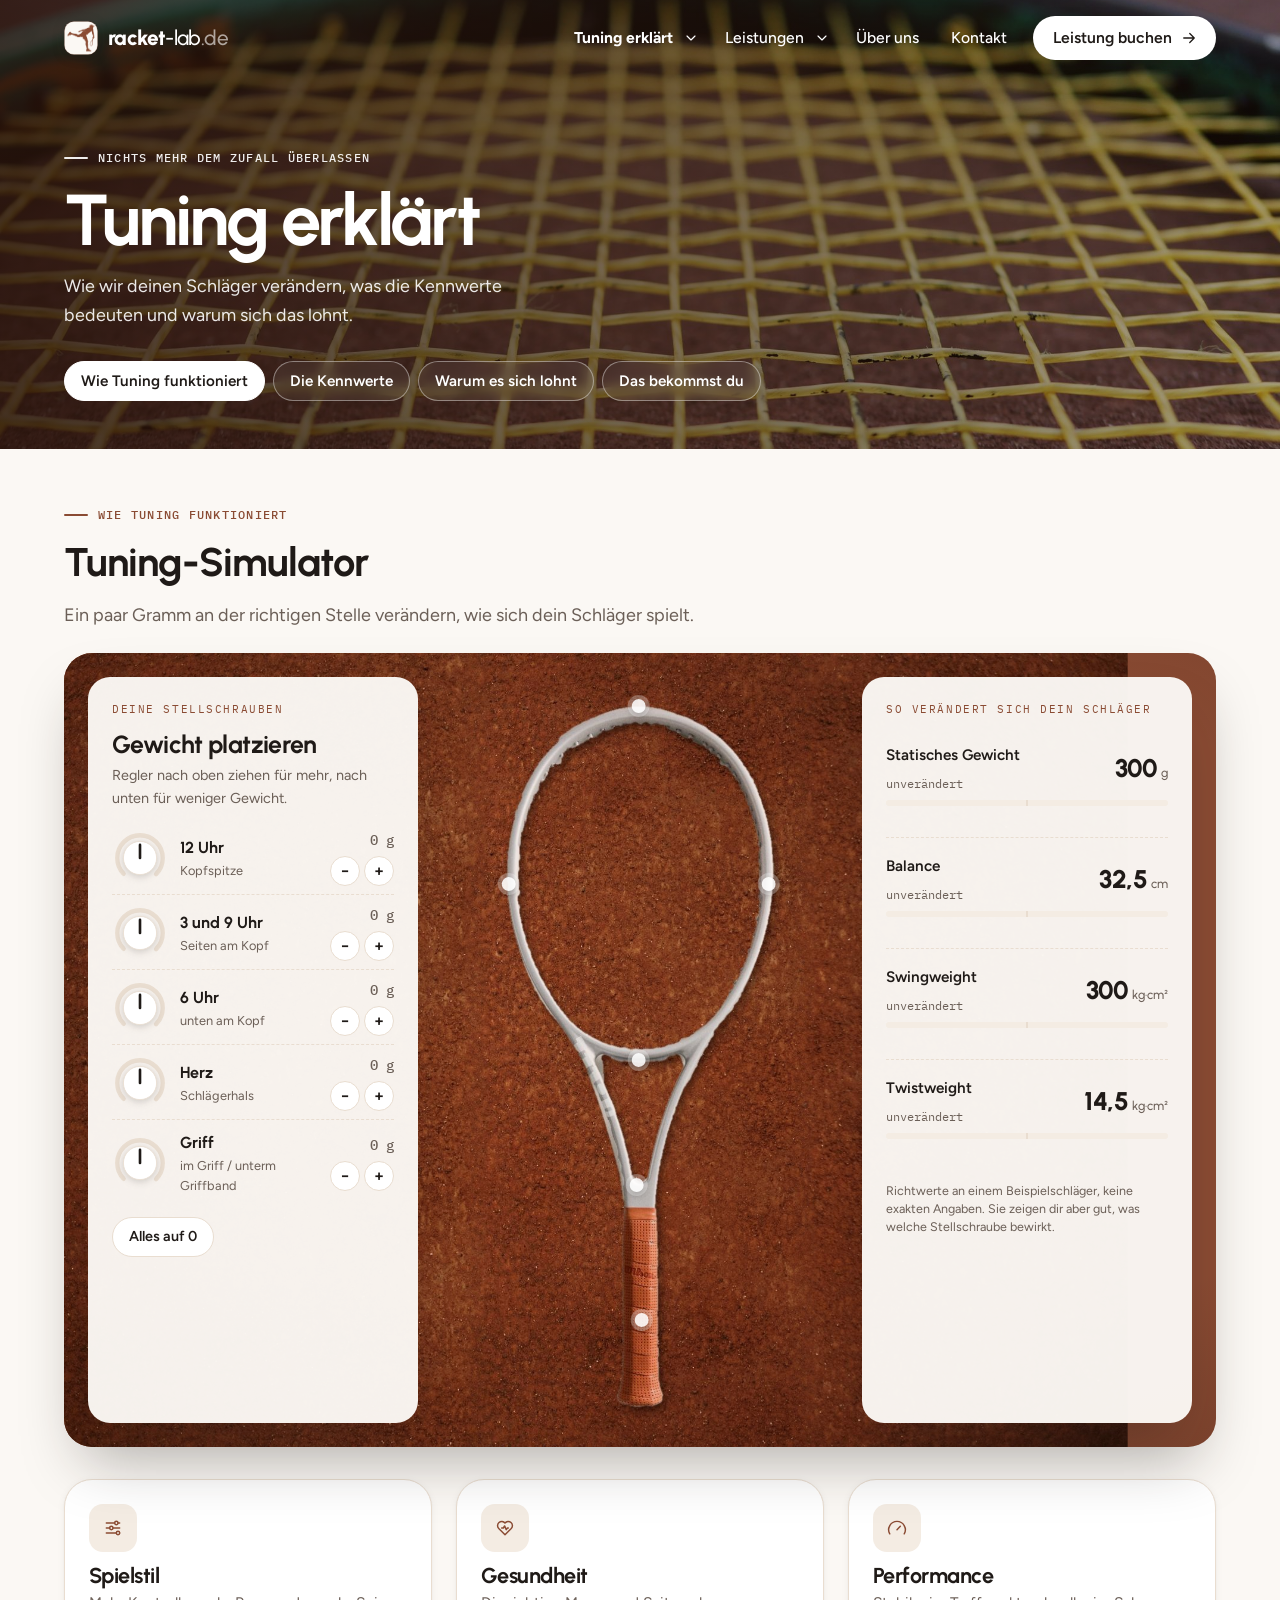
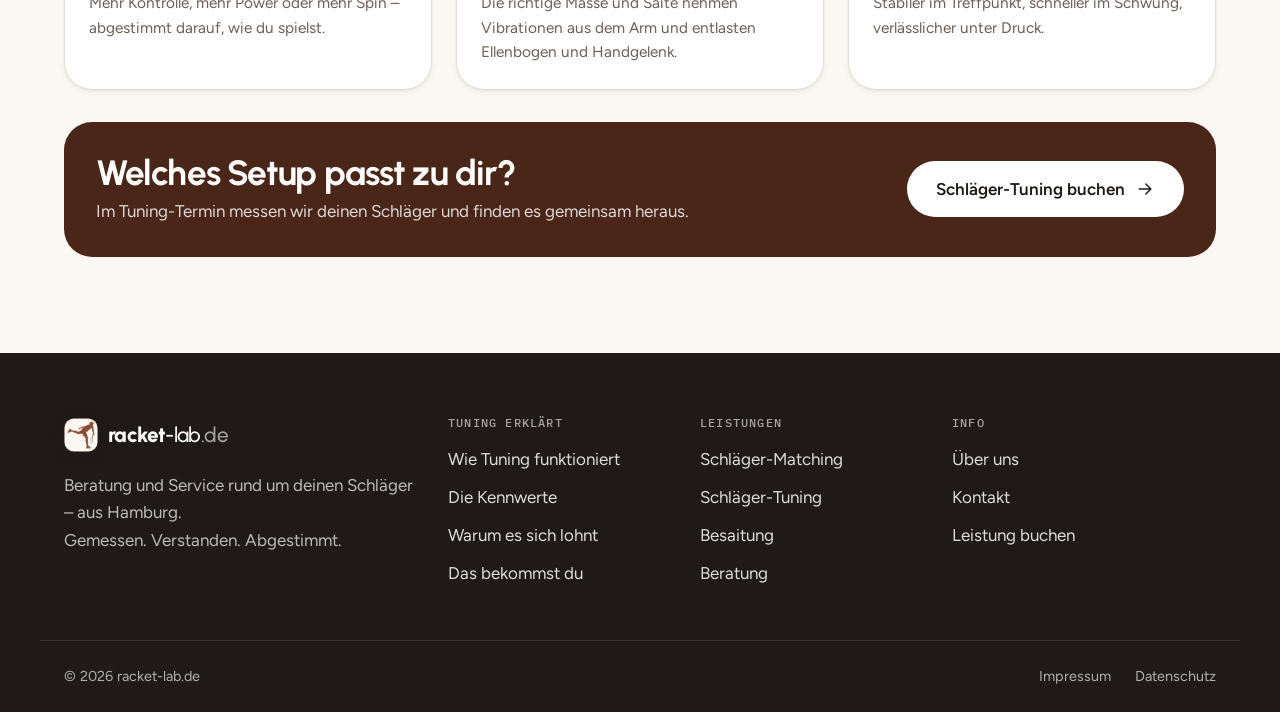
==== index.html @ cbac8662 "Add files via upload" ====
<!doctype html>
<html lang="de">
<head>
  <meta charset="utf-8">
  <meta name="viewport" content="width=device-width, initial-scale=1">
  <title>racket-lab.de – Schläger-Tuning erklärt</title>
  <meta name="description" content="Schläger-Tuning aus Hamburg, erklärt: Tuning-Simulator, die vier Kennwerte statisches Gewicht, Balance, Swingweight und Twistweight, warum sich Tuning lohnt und was du bekommst.">
  <meta name="theme-color" content="#8a4b33">
  <link rel="icon" href="assets/favicon.svg?v=3" type="image/svg+xml">
  <link rel="preconnect" href="https://fonts.googleapis.com">
  <link rel="preconnect" href="https://fonts.gstatic.com" crossorigin>
  <link href="https://fonts.googleapis.com/css2?family=Urbanist:wght@500;600;700;800&family=Figtree:wght@400;500;600&family=IBM+Plex+Mono:wght@500&family=Caveat:wght@600&display=swap" rel="stylesheet">
  <link rel="stylesheet" href="styles.css">
</head>
<body>
  <a class="skip-link" href="#main">Zum Inhalt springen</a>

  <svg width="0" height="0" style="position:absolute" aria-hidden="true">
    <symbol id="i-arrow" viewBox="0 0 24 24"><path d="M5 12h14M13 6l6 6-6 6"/></symbol>
    <symbol id="i-menu" viewBox="0 0 24 24"><path d="M4 7h16M4 12h16M4 17h16"/></symbol>
    <symbol id="i-close" viewBox="0 0 24 24"><path d="M6 6l12 12M18 6 6 18"/></symbol>
    <symbol id="i-chevron" viewBox="0 0 24 24"><path d="m6 9 6 6 6-6"/></symbol>
    <symbol id="i-sliders" viewBox="0 0 24 24"><path d="M4 6h10M18 6h2M4 12h4M12 12h8M4 18h12M20 18h0"/><circle cx="16" cy="6" r="2"/><circle cx="10" cy="12" r="2"/><circle cx="18" cy="18" r="2"/></symbol>
    <symbol id="i-heart" viewBox="0 0 24 24"><path d="M19.5 12.6 12 20l-7.5-7.4A5 5 0 1 1 12 6a5 5 0 1 1 7.5 6.6Z"/><path d="M8 12h2l1.5-2.5 2 4.5 1.5-2h1"/></symbol>
    <symbol id="i-gauge" viewBox="0 0 24 24"><path d="M12 14l4-4"/><path d="M3.3 19a10 10 0 1 1 17.4 0"/></symbol>
    <symbol id="i-up" viewBox="0 0 24 24"><path d="M12 19V5M6 11l6-6 6 6"/></symbol>
    <symbol id="i-down" viewBox="0 0 24 24"><path d="M12 5v14M6 13l6 6 6-6"/></symbol>
    <symbol id="i-flat" viewBox="0 0 24 24"><path d="M5 12h14"/></symbol>
  </svg>

  <header class="site-header" data-header>
    <div class="container header-inner">
      <a class="logo" href="index.html" aria-label="racket-lab.de – zur Startseite">
        <svg class="logo-mark" viewBox="0 0 64 64" aria-hidden="true"><rect x="0.75" y="0.75" width="62.5" height="62.5" rx="18" fill="#fbf8f4" stroke="#8a4b33" stroke-opacity=".28" stroke-width="1.5"/><image href="assets/img/logo-silhouette-lab.png" x="6.40" y="6.60" width="51.20" height="50.80"/></svg>
        <span class="logo-text">racket<span class="logo-light">-lab</span><span class="logo-tld">.de</span></span>
      </a>
      <nav class="main-nav" aria-label="Hauptnavigation" id="main-nav">
        <ul>
          <li class="has-sub">
            <a href="index.html" aria-current="page">Tuning erklärt</a>
            <button class="sub-toggle" type="button" aria-expanded="false" aria-controls="sub-tuning"><svg class="ic" aria-hidden="true"><use href="#i-chevron"/></svg><span class="sr-only">Untermenü Tuning erklärt</span></button>
            <ul class="sub" id="sub-tuning">
              <li><a href="index.html#tuning">Wie Tuning funktioniert</a></li>
              <li><a href="index.html#kennwerte">Die Kennwerte</a></li>
              <li><a href="index.html#warum">Warum es sich lohnt</a></li>
              <li><a href="index.html#ergebnis">Das bekommst du</a></li>
            </ul>
          </li>
          <li class="has-sub">
            <a href="leistungen.html">Leistungen</a>
            <button class="sub-toggle" type="button" aria-expanded="false" aria-controls="sub-services"><svg class="ic" aria-hidden="true"><use href="#i-chevron"/></svg><span class="sr-only">Untermenü Leistungen</span></button>
            <ul class="sub" id="sub-services">
              <li><a href="leistungen.html#matching">Schläger-Matching</a></li>
              <li><a href="leistungen.html#tuning">Schläger-Tuning</a></li>
              <li><a href="leistungen.html#stringing">Besaitung</a></li>
              <li><a href="leistungen.html#consulting">Beratung</a></li>
            </ul>
          </li>
          <li><a href="about.html">Über uns</a></li>
          <li><a href="kontakt.html">Kontakt</a></li>
          <li class="nav-book-li"><a class="nav-book" href="buchen.html">Leistung buchen <svg class="ic" aria-hidden="true"><use href="#i-arrow"/></svg></a></li>
        </ul>
      </nav>
      <button class="menu-toggle" type="button" aria-expanded="false" aria-controls="main-nav" data-menu-toggle>
        <svg class="ic ic-open" aria-hidden="true"><use href="#i-menu"/></svg>
        <svg class="ic ic-close" aria-hidden="true"><use href="#i-close"/></svg>
        <span class="sr-only">Menü</span>
      </button>
    </div>
  </header>

  <main id="main">
    <section class="page-hero page-hero-compact" aria-labelledby="page-title">
      <div class="page-hero-media" aria-hidden="true"><img src="assets/img/strings-macro.jpg" alt="" width="2000" height="1333" style="object-position:50% 45%"></div>
      <div class="container">
        <p class="eyebrow eyebrow-light">Nichts mehr dem Zufall überlassen</p>
        <h1 id="page-title">Tuning erklärt</h1>
        <p class="lead">Wie wir deinen Schläger verändern, was die Kennwerte bedeuten und warum sich das lohnt.</p>
        <nav class="subnav tabs" aria-label="Themen">
          <a href="#tuning" data-tab="tuning">Wie Tuning funktioniert</a>
          <a href="#kennwerte" data-tab="kennwerte">Die Kennwerte</a>
          <a href="#warum" data-tab="warum">Warum es sich lohnt</a>
          <a href="#ergebnis" data-tab="ergebnis">Das bekommst du</a>
        </nav>
      </div>
    </section>

    <!-- TAB 1 -->
    <section class="section tab-panel tuning-tab" id="tuning" data-panel aria-labelledby="tuning-title">
      <div class="container">
        <div class="section-head section-head-left">
          <p class="eyebrow">Wie Tuning funktioniert</p>
          <h2 id="tuning-title" class="h-lg">Tuning-Simulator</h2>
          <p class="section-lead">Ein paar Gramm an der richtigen Stelle verändern, wie sich dein Schläger spielt.</p>
        </div>

        <div class="tsim" data-tsim>
          <div class="tsim-photo"><div class="tsim-photo-inner">
            <img src="assets/img/racket-clay-top.jpg?v=3" alt="Tennisschläger von oben auf dem Sandplatz" width="2000" height="1333" loading="lazy">
            <span class="tsim-mark" data-mark="12" style="--x:58.9%;--y:6.6%"><b></b></span>
            <span class="tsim-mark" data-mark="39" style="--x:69.8%;--y:29.1%"><b></b></span>
            <span class="tsim-mark" data-mark="39" style="--x:48%;--y:29.1%"><b></b></span>
            <span class="tsim-mark" data-mark="6" style="--x:58.9%;--y:51.3%"><b></b></span>
            <span class="tsim-mark" data-mark="heart" style="--x:58.7%;--y:67%"><b></b></span>
            <span class="tsim-mark" data-mark="grip" style="--x:59.1%;--y:84%"><b></b></span>
          </div></div>

          <div class="tsim-panel tsim-controls">
            <p class="ws-kicker">Deine Stellschrauben</p>
            <h3>Gewicht platzieren</h3>
            <p class="tsim-hint">Regler nach oben ziehen für mehr, nach unten für weniger Gewicht.</p>
            <ul class="knobs">
              <li class="knob-row" data-row="12">
                <div class="knob" role="slider" tabindex="0" data-knob="12" aria-label="Gewicht 12 Uhr" aria-valuemin="-10" aria-valuemax="10" aria-valuenow="0" aria-valuetext="0 Gramm">
                  <svg viewBox="0 0 64 64" aria-hidden="true"><circle class="knob-track" cx="32" cy="32" r="26"/><path class="knob-arc" d=""/><circle class="knob-cap" cx="32" cy="32" r="19"/><line class="knob-ptr" x1="32" y1="32" x2="32" y2="17"/></svg>
                </div>
                <div class="knob-meta"><span class="knob-label">12 Uhr</span><span class="knob-sub">Kopfspitze</span></div>
                <div class="knob-ctl">
                  <output class="knob-val" data-val="12">0 g</output>
                  <span class="knob-steps"><button type="button" data-step="-1" aria-label="12 Uhr – 1 Gramm weniger">&minus;</button><button type="button" data-step="1" aria-label="12 Uhr – 1 Gramm mehr">+</button></span>
                </div>
              </li>              <li class="knob-row" data-row="39">
                <div class="knob" role="slider" tabindex="0" data-knob="39" aria-label="Gewicht 3 und 9 Uhr" aria-valuemin="-10" aria-valuemax="10" aria-valuenow="0" aria-valuetext="0 Gramm">
                  <svg viewBox="0 0 64 64" aria-hidden="true"><circle class="knob-track" cx="32" cy="32" r="26"/><path class="knob-arc" d=""/><circle class="knob-cap" cx="32" cy="32" r="19"/><line class="knob-ptr" x1="32" y1="32" x2="32" y2="17"/></svg>
                </div>
                <div class="knob-meta"><span class="knob-label">3 und 9 Uhr</span><span class="knob-sub">Seiten am Kopf</span></div>
                <div class="knob-ctl">
                  <output class="knob-val" data-val="39">0 g</output>
                  <span class="knob-steps"><button type="button" data-step="-1" aria-label="3 und 9 Uhr – 1 Gramm weniger">&minus;</button><button type="button" data-step="1" aria-label="3 und 9 Uhr – 1 Gramm mehr">+</button></span>
                </div>
              </li>              <li class="knob-row" data-row="6">
                <div class="knob" role="slider" tabindex="0" data-knob="6" aria-label="Gewicht 6 Uhr" aria-valuemin="-10" aria-valuemax="10" aria-valuenow="0" aria-valuetext="0 Gramm">
                  <svg viewBox="0 0 64 64" aria-hidden="true"><circle class="knob-track" cx="32" cy="32" r="26"/><path class="knob-arc" d=""/><circle class="knob-cap" cx="32" cy="32" r="19"/><line class="knob-ptr" x1="32" y1="32" x2="32" y2="17"/></svg>
                </div>
                <div class="knob-meta"><span class="knob-label">6 Uhr</span><span class="knob-sub">unten am Kopf</span></div>
                <div class="knob-ctl">
                  <output class="knob-val" data-val="6">0 g</output>
                  <span class="knob-steps"><button type="button" data-step="-1" aria-label="6 Uhr – 1 Gramm weniger">&minus;</button><button type="button" data-step="1" aria-label="6 Uhr – 1 Gramm mehr">+</button></span>
                </div>
              </li>              <li class="knob-row" data-row="heart">
                <div class="knob" role="slider" tabindex="0" data-knob="heart" aria-label="Gewicht Herz" aria-valuemin="-10" aria-valuemax="10" aria-valuenow="0" aria-valuetext="0 Gramm">
                  <svg viewBox="0 0 64 64" aria-hidden="true"><circle class="knob-track" cx="32" cy="32" r="26"/><path class="knob-arc" d=""/><circle class="knob-cap" cx="32" cy="32" r="19"/><line class="knob-ptr" x1="32" y1="32" x2="32" y2="17"/></svg>
                </div>
                <div class="knob-meta"><span class="knob-label">Herz</span><span class="knob-sub">Schlägerhals</span></div>
                <div class="knob-ctl">
                  <output class="knob-val" data-val="heart">0 g</output>
                  <span class="knob-steps"><button type="button" data-step="-1" aria-label="Herz – 1 Gramm weniger">&minus;</button><button type="button" data-step="1" aria-label="Herz – 1 Gramm mehr">+</button></span>
                </div>
              </li>              <li class="knob-row" data-row="grip">
                <div class="knob" role="slider" tabindex="0" data-knob="grip" aria-label="Gewicht Griff" aria-valuemin="-10" aria-valuemax="10" aria-valuenow="0" aria-valuetext="0 Gramm">
                  <svg viewBox="0 0 64 64" aria-hidden="true"><circle class="knob-track" cx="32" cy="32" r="26"/><path class="knob-arc" d=""/><circle class="knob-cap" cx="32" cy="32" r="19"/><line class="knob-ptr" x1="32" y1="32" x2="32" y2="17"/></svg>
                </div>
                <div class="knob-meta"><span class="knob-label">Griff</span><span class="knob-sub">im Griff / unterm Griffband</span></div>
                <div class="knob-ctl">
                  <output class="knob-val" data-val="grip">0 g</output>
                  <span class="knob-steps"><button type="button" data-step="-1" aria-label="Griff – 1 Gramm weniger">&minus;</button><button type="button" data-step="1" aria-label="Griff – 1 Gramm mehr">+</button></span>
                </div>
              </li>            </ul>
            <button type="button" class="tsim-reset" data-reset>Alles auf 0</button>
          </div>

          <div class="tsim-panel tsim-results">
            <p class="ws-kicker">So verändert sich dein Schläger</p>
            <ul class="res-list" aria-live="polite">
              <li class="res" data-res="weight">
                <span class="res-k">Statisches Gewicht</span>
                <span class="res-v"><b data-v></b> <small>g</small></span>
                <span class="res-d" data-d></span>
                <span class="res-bar" aria-hidden="true"><i data-bar></i></span>
                <span class="res-note" data-note></span>
              </li>              <li class="res" data-res="balance">
                <span class="res-k">Balance</span>
                <span class="res-v"><b data-v></b> <small>cm</small></span>
                <span class="res-d" data-d></span>
                <span class="res-bar" aria-hidden="true"><i data-bar></i></span>
                <span class="res-note" data-note></span>
              </li>              <li class="res" data-res="sw">
                <span class="res-k">Swingweight</span>
                <span class="res-v"><b data-v></b> <small>kg·cm²</small></span>
                <span class="res-d" data-d></span>
                <span class="res-bar" aria-hidden="true"><i data-bar></i></span>
                <span class="res-note" data-note></span>
              </li>              <li class="res" data-res="tw">
                <span class="res-k">Twistweight</span>
                <span class="res-v"><b data-v></b> <small>kg·cm²</small></span>
                <span class="res-d" data-d></span>
                <span class="res-bar" aria-hidden="true"><i data-bar></i></span>
                <span class="res-note" data-note></span>
              </li>            </ul>
            <p class="tsim-note">Richtwerte an einem Beispielschläger, keine exakten Angaben. Sie zeigen dir aber gut, was welche Stellschraube bewirkt.</p>
          </div>
        </div>
        <div class="goal-trio">
          <article class="goal-card">
            <span class="goal-ic"><svg class="ic" aria-hidden="true"><use href="#i-sliders"/></svg></span>
            <h3>Spielstil</h3>
            <p>Mehr Kontrolle, mehr Power oder mehr Spin – abgestimmt darauf, wie du spielst.</p>
          </article>
          <article class="goal-card">
            <span class="goal-ic"><svg class="ic" aria-hidden="true"><use href="#i-heart"/></svg></span>
            <h3>Gesundheit</h3>
            <p>Die richtige Masse und Saite nehmen Vibrationen aus dem Arm und entlasten Ellenbogen und Handgelenk.</p>
          </article>
          <article class="goal-card">
            <span class="goal-ic"><svg class="ic" aria-hidden="true"><use href="#i-gauge"/></svg></span>
            <h3>Performance</h3>
            <p>Stabiler im Treffpunkt, schneller im Schwung, verlässlicher unter Druck.</p>
          </article>
        </div>

        <div class="cta-band tuning-cta">
          <div>
            <h2>Welches Setup passt zu dir?</h2>
            <p>Im Tuning-Termin messen wir deinen Schläger und finden es gemeinsam heraus.</p>
          </div>
          <a class="btn btn-light btn-lg" href="buchen.html#tuning">Schläger-Tuning buchen <svg class="ic" aria-hidden="true"><use href="#i-arrow"/></svg></a>
        </div>
      </div>
    </section>

    <!-- TAB 2 -->
    <section class="section tab-panel" id="kennwerte" data-panel aria-labelledby="kennwerte-title">
      <div class="container">
        <div class="section-head section-head-left">
          <p class="eyebrow">Die Kennwerte</p>
          <h2 id="kennwerte-title" class="h-lg">Vier Werte. <span class="soft">Ein Gefühl auf dem Platz.</span></h2>
        </div>
        <div class="xp-grid">
          <article class="xp-card">
            <div class="xp-frame" data-explainer="static"></div>
            <div class="xp-body">
              <span class="xp-num">01</span>
              <div>
                <h3>Statisches Gewicht</h3>
                <p>Das Gewicht des besaiteten Schlägers. Mehr Masse bringt Stabilität und Ruhe im Treffpunkt, kostet aber auch mehr Kraft.</p>
              </div>
            </div>
          </article>
          <article class="xp-card">
            <div class="xp-frame" data-explainer="balance"></div>
            <div class="xp-body">
              <span class="xp-num">02</span>
              <div>
                <h3>Balance</h3>
                <p>Wo der Schwerpunkt liegt, gemessen ab dem Griffende. Ein kopflastiger Schläger fühlt sich kraftvoll an, ein kopfleichter wendig und kontrolliert.</p>
              </div>
            </div>
          </article>
          <article class="xp-card">
            <div class="xp-frame" data-explainer="swing"></div>
            <div class="xp-body">
              <span class="xp-num">03</span>
              <div>
                <h3>Swingweight <span class="tag">Oft unterschätzt</span></h3>
                <p>Das Schwunggewicht: wie schwer sich der Schläger im Schwung anfühlt. Einer der wichtigsten Werte überhaupt, und trotzdem steht er selten im Datenblatt. Je niedriger das Swingweight, desto schneller kannst du den Schläger schwingen.</p>
              </div>
            </div>
          </article>
          <article class="xp-card">
            <div class="xp-frame" data-explainer="twist"></div>
            <div class="xp-body">
              <span class="xp-num">04</span>
              <div>
                <h3>Twistweight <span class="tag">Selten angegeben</span></h3>
                <p>Der Widerstand gegen Verdrehen – im Datenblatt genauso selten zu finden wie das Swingweight. Er bestimmt, wie stabil der Schläger im Treffpunkt bleibt und wie viel Spin du spielen kannst.</p>
              </div>
            </div>
          </article>
        </div>
      </div>
    </section>
    <!-- TAB 3 -->
    <section class="section tab-panel" id="warum" data-panel aria-labelledby="warum-title">
      <div class="container">
        <div class="section-head section-head-left">
          <p class="eyebrow">Warum es sich lohnt</p>
          <h2 id="warum-title" class="h-lg">Vier gute Gründe <span class="soft">für einen abgestimmten Schläger.</span></h2>
        </div>
        <div class="why-cards">
          <article class="why-card">
            <div class="why-media"><img src="assets/img/racket-matching-hq.avif" alt="Sechs Schläger desselben Modells nebeneinander" width="900" height="1176" loading="lazy" style="object-position:50% 45%"></div>
            <div class="why-body">
              <h3>Gleiches Modell, anderes Gefühl</h3>
              <p>Zwei Schläger desselben Modells sind ab Werk selten wirklich gleich. Gewicht, Balance und Schwunggewicht weichen oft spürbar voneinander ab – und damit auch, wie sich jeder Schläger spielt.</p>
            </div>
          </article>
          <article class="why-card">
            <div class="why-media"><img src="assets/img/arm-forearm.jpg" alt="Hand umfasst den Unterarm, um Beschwerden zu lindern" width="1280" height="720" loading="lazy" style="object-position:50% 45%"></div>
            <div class="why-body">
              <h3>Entlastung für deinen Arm</h3>
              <p>Beschwerden entstehen oft durch eine ungünstige Kombination aus Material, Schlägereigenschaften und Spielstil. Die richtige Abstimmung kann deinen Arm entlasten.</p>
            </div>
          </article>
          <article class="why-card">
            <div class="why-media"><img src="assets/img/backhand-player.jpg" alt="Rückhandschlag auf dem Tennisplatz" width="1400" height="933" loading="lazy" style="object-position:35% 50%"></div>
            <div class="why-body">
              <h3>Hol mehr aus deinem Spiel raus</h3>
              <p>Wenn Schläger und Spielstil zusammenpassen, triffst du sauberer, kontrollierter und mit mehr Selbstvertrauen. Oft machen schon wenige Gramm an der richtigen Stelle einen deutlichen Unterschied.</p>
            </div>
          </article>
          <article class="why-card">
            <div class="why-media"><img src="assets/img/pro-clay-stadium.jpg" alt="Profi-Match auf dem Sandplatz im vollen Stadion, an der Bank die Schlägertaschen" width="1100" height="1650" loading="lazy" style="object-position:50% 46%"></div>
            <div class="why-body">
              <h3 lang="en">The Pros are doing it!</h3>
              <p>Auf der Profi-Tour spielt kaum jemand einen Schläger direkt aus dem Laden. Die Profis lassen ihre Schläger vermessen, angleichen und genau auf ihr Spiel abstimmen – damit sich jeder Schläger in der Tasche gleich anfühlt.</p>
            </div>
          </article>
        </div>
      </div>
    </section>

    <!-- TAB 4 -->
    <section class="section tab-panel" id="ergebnis" data-panel aria-labelledby="ergebnis-title">
      <div class="container">
        <div class="section-head section-head-left">
          <p class="eyebrow">Das bekommst du</p>
          <h2 id="ergebnis-title" class="h-lg">Gemessen, angepasst, <span class="soft">dokumentiert.</span></h2>
          <p class="section-lead">Nach jedem Matching und Tuning bekommst du ein Zertifikat mit allen Werten und jeder Anpassung, schwarz auf weiß.</p>
        </div>

        <ol class="measure-steps">
          <li><b>1</b><span><strong>Vorher messen</strong>unbesaitet, jeder Schläger einzeln</span></li>
          <li><b>2</b><span><strong>Anpassen und nachmessen</strong>wieder unbesaitet, bis die Werte stimmen</span></li>
          <li><b>3</b><span><strong>Besaitet messen</strong>optional, wenn wir auch besaiten</span></li>
        </ol>

        <div class="result-grid">
          <figure class="cert-stage">
            <article class="doc" aria-label="Beispiel eines Matching-Zertifikats">
              <span class="doc-watermark" aria-hidden="true">Muster</span>
              <header class="doc-head">
                <div class="doc-brand">
                  <svg class="logo-mark" viewBox="0 0 64 64" aria-hidden="true"><rect x="0.75" y="0.75" width="62.5" height="62.5" rx="18" fill="#fbf8f4" stroke="#8a4b33" stroke-opacity=".28" stroke-width="1.5"/><image href="assets/img/logo-silhouette-lab.png" x="6.40" y="6.60" width="51.20" height="50.80"/></svg>
                  <span><b>racket-lab.de</b><small>Schlägerberatung &amp; Schlägerservice</small></span>
                </div>
                <dl class="doc-ref">
                  <div><dt>Auftrag</dt><dd>2026-0147</dd></div>
                  <div><dt>Datum</dt><dd>14.11.2026</dd></div>
                </dl>
              </header>

              <h3 class="doc-title">Matching-Zertifikat <span>Messprotokoll</span></h3>

              <dl class="doc-info">
                <div><dt>Name</dt><dd>Alex Muster</dd></div>
                <div><dt>Schläger</dt><dd>3 × gleiches Modell, Griffstärke 3</dd></div>
                <div><dt>Leistung</dt><dd>Schläger-Matching</dd></div>
                <div><dt>Referenz</dt><dd>Schläger 3 (schwerster)</dd></div>
              </dl>

              <section class="doc-sec">
                <h4><span>1</span> Messwerte unbesaitet</h4>
                <table class="doc-table">
                  <caption class="sr-only">Messwerte unbesaitet vor und nach dem Matching</caption>
                  <thead><tr><th scope="col">Schläger</th><th scope="col"></th><th scope="col">Gewicht <small>g</small></th><th scope="col">Balance <small>cm</small></th><th scope="col">SW <small>kg·cm²</small></th><th scope="col">TW <small>kg·cm²</small></th></tr></thead>
                  <tbody>
                    <tr class="pre"><th scope="rowgroup" rowspan="2">1</th><td>vorher</td><td>301,4</td><td>31,5</td><td>297</td><td>13,4</td></tr>
                    <tr class="post"><td>nachher</td><td>304,7</td><td>31,8</td><td>305</td><td>13,7</td></tr>
                    <tr class="pre"><th scope="rowgroup" rowspan="2">2</th><td>vorher</td><td>303,2</td><td>31,9</td><td>302</td><td>13,6</td></tr>
                    <tr class="post"><td>nachher</td><td>304,9</td><td>31,8</td><td>305</td><td>13,7</td></tr>
                    <tr class="pre"><th scope="rowgroup" rowspan="2">3</th><td>vorher</td><td>304,8</td><td>31,8</td><td>305</td><td>13,7</td></tr>
                    <tr class="post"><td>nachher</td><td>304,8</td><td>31,8</td><td>305</td><td>13,7</td></tr>
                  </tbody>
                  <tfoot>
                    <tr><th scope="row" rowspan="2">Max. Abw.</th><td>vorher</td><td>3,4</td><td>0,4</td><td>8</td><td>0,3</td></tr>
                    <tr class="ok"><td>nachher</td><td>0,2</td><td>0,0</td><td>0</td><td>0,0</td></tr>
                  </tfoot>
                </table>
              </section>

              <section class="doc-sec">
                <h4><span>2</span> Durchgeführte Anpassungen</h4>
                <table class="doc-table doc-adj">
                  <caption class="sr-only">Anpassungen je Schläger</caption>
                  <thead><tr><th scope="col">Schläger</th><th scope="col">Position</th><th scope="col">Material</th><th scope="col">Menge</th></tr></thead>
                  <tbody>
                    <tr><th scope="row" rowspan="3">1</th><td>12 Uhr</td><td>Bleiband</td><td>1,0 g</td></tr>
                    <tr><td>3 und 9 Uhr</td><td>Bleiband</td><td>je 0,6 g</td></tr>
                    <tr><td>Griff</td><td>Silikon</td><td>1,1 g</td></tr>
                    <tr><th scope="row" rowspan="2">2</th><td>12 Uhr</td><td>Bleiband</td><td>0,6 g</td></tr>
                    <tr><td>3 und 9 Uhr</td><td>Bleiband</td><td>je 0,3 g</td></tr>
                    <tr><th scope="row">3</th><td colspan="3">Referenz, unverändert</td></tr>
                  </tbody>
                </table>
              </section>

              <section class="doc-sec">
                <h4><span>3</span> Messwerte besaitet <em>optional</em></h4>
                <p class="doc-string">Polyester 1,25 mm · Härte 23/22 kg</p>
                <table class="doc-table">
                  <caption class="sr-only">Messwerte nach der Besaitung</caption>
                  <thead><tr><th scope="col">Schläger</th><th scope="col">Gewicht <small>g</small></th><th scope="col">Balance <small>cm</small></th><th scope="col">SW <small>kg·cm²</small></th><th scope="col">TW <small>kg·cm²</small></th></tr></thead>
                  <tbody>
                    <tr><th scope="row">1</th><td>321,5</td><td>33,0</td><td>324</td><td>14,4</td></tr>
                    <tr><th scope="row">2</th><td>321,7</td><td>33,0</td><td>324</td><td>14,4</td></tr>
                    <tr><th scope="row">3</th><td>321,6</td><td>33,0</td><td>325</td><td>14,4</td></tr>
                  </tbody>
                </table>
              </section>

              <p class="doc-method">Alle Werte ohne Besaitung gemessen, sofern nicht anders angegeben. Balance ab Griffende. SW = Swingweight (Achse 10 cm über dem Griffende), TW = Twistweight. Gewicht mit Präzisionswaage, Auflösung 0,1 g.</p>
              <footer class="doc-foot">
                <span>racket-lab.de · max.mustermann@example.com</span>
                <span>Auftrag 2026-0147 · Seite 1 von 1</span>
              </footer>
            </article>
          </figure>

          <aside class="tools" aria-labelledby="tools-title">
            <h3 id="tools-title" class="tools-title">Unsere Werkzeuge</h3>
            <ul class="tool-list">
              <li class="tool">
                <div class="tool-img"><img src="assets/img/swingweight-device.jpg" alt="Swingweight-Messgerät mit Schlägerwiege und Klettband" width="554" height="554" loading="lazy"></div>
                <div class="tool-body"><span class="tool-k">Swingweight · Twistweight</span><h4>Swingweight-Messgerät</h4><p>Federgetriebene Wiege, in die der Schläger am Griff eingespannt wird. Das Smartphone misst die Schwingung.</p></div>
              </li>
              <li class="tool">
                <div class="tool-img"><img src="assets/img/balance-measure.jpg" alt="Schläger auf der Balance-Vorrichtung mit Präzisionswaage und Smartphone" width="554" height="554" loading="lazy"></div>
                <div class="tool-body"><span class="tool-k">Balance · Gewicht</span><h4>Balance-Vorrichtung und Präzisionswaage</h4><p>Misst Balance und Gewicht, genau auf 0,1 g.</p></div>
              </li>
              <li class="tool">
                <div class="tool-img"><img src="assets/img/stringing-machine.jpg" alt="Elektronische Besaitungsmaschine mit Linearzug" width="800" height="600" loading="lazy"></div>
                <div class="tool-body"><span class="tool-k">Besaitung</span><h4>Besaitungsmaschine</h4><p>Elektronischer Linearzug für eine konstante, exakt eingestellte Besaitungshärte.</p></div>
              </li>
            </ul>
          </aside>
        </div>
      </div>    </section>
  </main>

  <footer class="site-footer">
    <div class="container footer-grid">
      <div>
        <a class="logo logo-footer" href="index.html" aria-label="racket-lab.de – zur Startseite">
          <svg class="logo-mark" viewBox="0 0 64 64" aria-hidden="true"><rect x="0.75" y="0.75" width="62.5" height="62.5" rx="18" fill="#fbf8f4" stroke="#8a4b33" stroke-opacity=".28" stroke-width="1.5"/><image href="assets/img/logo-silhouette-lab.png" x="6.40" y="6.60" width="51.20" height="50.80"/></svg>
          <span class="logo-text">racket<span class="logo-light">-lab</span><span class="logo-tld">.de</span></span>
        </a>
        <p class="footer-claim">Beratung und Service rund um deinen Schläger – aus Hamburg.<br>Gemessen. Verstanden. Abgestimmt.</p>
      </div>
      <nav aria-label="Footer: Tuning erklärt">
        <h2 class="footer-h">Tuning erklärt</h2>
        <ul>
          <li><a href="index.html#tuning">Wie Tuning funktioniert</a></li>
          <li><a href="index.html#kennwerte">Die Kennwerte</a></li>
          <li><a href="index.html#warum">Warum es sich lohnt</a></li>
          <li><a href="index.html#ergebnis">Das bekommst du</a></li>
        </ul>
      </nav>
      <nav aria-label="Footer: Leistungen">
        <h2 class="footer-h">Leistungen</h2>
        <ul>
          <li><a href="leistungen.html#matching">Schläger-Matching</a></li>
          <li><a href="leistungen.html#tuning">Schläger-Tuning</a></li>
          <li><a href="leistungen.html#stringing">Besaitung</a></li>
          <li><a href="leistungen.html#consulting">Beratung</a></li>
        </ul>
      </nav>
      <nav aria-label="Footer: Info">
        <h2 class="footer-h">Info</h2>
        <ul>
          <li><a href="about.html">Über uns</a></li>
          <li><a href="kontakt.html">Kontakt</a></li>
          <li><a href="buchen.html">Leistung buchen</a></li>
        </ul>
      </nav>
    </div>
    <div class="container footer-bottom">
      <p>© <span data-year>2026</span> racket-lab.de</p>
      <ul>
        <li>Impressum</li>
        <li>Datenschutz</li>
      </ul>
    </div>
  </footer>

  <script src="main.js" defer></script>
  <script src="tuning-sim.js" defer></script>
  <script src="explainer.js" defer></script>
</body>
</html>
---- styles.css ----
/* ============================================================
   racket-lab.de – design tokens
   ============================================================ */
:root {
  /* palette */
  --clay-900: #4a2618;
  --clay-800: #6e3a26;
  --clay-700: #8a4b33;
  --clay-600: #a6654a;   /* sampled from hero photo */
  --clay-300: #e3b9a3;
  --sand-50:  #fbf8f4;
  --sand-100: #f4ece3;
  --sand-200: #e9ddd0;
  --ink:      #1f1a17;
  --ink-2:    #3b322c;
  --muted:    #6b5f57;   /* 5.9:1 on sand-50 */
  --soft:     #9a8d84;   /* large headings only (3:1+) */
  --ball:     #d6f03c;
  --white:    #ffffff;

  /* semantic */
  --bg: var(--sand-50);
  --surface: var(--white);
  --text: var(--ink);
  --text-muted: var(--muted);
  --border: var(--sand-200);
  --primary: var(--ink);
  --on-primary: var(--white);
  --accent: var(--ball);
  --on-accent: var(--ink);
  --focus: #2f6fe4;
  --error: #b42318;

  /* type */
  --font-display: "Urbanist", system-ui, sans-serif;
  --font-body: "Figtree", system-ui, sans-serif;
  --font-mono: "IBM Plex Mono", ui-monospace, monospace;

  /* spacing (8pt) */
  --s1: 4px; --s2: 8px; --s3: 12px; --s4: 16px; --s5: 24px;
  --s6: 32px; --s7: 48px; --s8: 64px; --s9: 96px; --s10: 128px;

  /* shape & elevation */
  --r-sm: 12px; --r-md: 20px; --r-lg: 28px; --r-pill: 999px;
  --shadow-1: 0 1px 2px rgba(31,26,23,.06), 0 2px 8px rgba(31,26,23,.05);
  --shadow-2: 0 10px 30px -8px rgba(31,26,23,.18);
  --shadow-3: 0 30px 60px -20px rgba(31,26,23,.35);

  /* motion */
  --ease-out: cubic-bezier(.22,1,.36,1);
  --t-fast: 150ms; --t-med: 250ms; --t-slow: 600ms;

  /* z */
  --z-header: 100; --z-menu: 110;

  --container: 1200px;
  --header-h: 76px;
}

/* ============================================================
   base
   ============================================================ */
*, *::before, *::after { box-sizing: border-box; }
html { scroll-behavior: smooth; scroll-padding-top: calc(var(--header-h) + 16px); -webkit-text-size-adjust: 100%; }
body {
  margin: 0;
  background: var(--bg);
  color: var(--text);
  font: 400 1.0625rem/1.6 var(--font-body);
  -webkit-font-smoothing: antialiased;
  overflow-x: hidden;
}
img { max-width: 100%; height: auto; display: block; }
a { color: inherit; }
h1, h2, h3 { font-family: var(--font-display); font-weight: 700; letter-spacing: -0.025em; line-height: 1.08; margin: 0; text-wrap: balance; }
p { margin: 0; }
ul, ol { margin: 0; padding: 0; list-style: none; }
button, input, select, textarea { font: inherit; color: inherit; }
:focus-visible { outline: 3px solid var(--focus); outline-offset: 3px; border-radius: 6px; }

.sr-only { position: absolute; width: 1px; height: 1px; padding: 0; margin: -1px; overflow: hidden; clip: rect(0 0 0 0); white-space: nowrap; border: 0; }
.skip-link { position: absolute; left: 16px; top: -100px; z-index: 1000; background: var(--ink); color: #fff; padding: 12px 18px; border-radius: var(--r-sm); text-decoration: none; }
.skip-link:focus { top: 16px; }

.container { width: 100%; max-width: var(--container); margin: 0 auto; padding: 0 var(--s4); }
@media (min-width: 768px) { .container { padding: 0 var(--s6); } }
@media (min-width: 1280px) { .container { padding: 0 var(--s5); } }

.ic { width: 20px; height: 20px; fill: none; stroke: currentColor; stroke-width: 1.75; stroke-linecap: round; stroke-linejoin: round; flex-shrink: 0; }
.ic-lg { width: 28px; height: 28px; }
.mono { font-family: var(--font-mono); font-size: .75rem; letter-spacing: .06em; text-transform: uppercase; }
.muted { color: var(--text-muted); }
.soft { color: var(--soft); }
.soft-light { color: rgba(255,255,255,.72); }

/* type scale */
.h-lg { font-size: clamp(2.1rem, 4.6vw, 3.5rem); }
.h-md { font-size: clamp(1.5rem, 2.6vw, 2rem); }
.h-sm { font-size: 1.125rem; letter-spacing: -0.01em; line-height: 1.3; }

.eyebrow { display: inline-flex; align-items: center; gap: 10px; font-family: var(--font-mono); font-size: .78rem; font-weight: 500; letter-spacing: .1em; text-transform: uppercase; color: var(--clay-700); margin-bottom: var(--s4); }
.eyebrow::before { content: ""; width: 24px; height: 2px; background: currentColor; border-radius: 2px; }
.eyebrow-light { color: rgba(255,255,255,.92); }
.hero .eyebrow::before { display: none; }
.eyebrow .dot { width: 8px; height: 8px; border-radius: 50%; background: var(--ball); box-shadow: 0 0 0 4px rgba(214,240,60,.25); }

/* ============================================================
   buttons
   ============================================================ */
.btn {
  display: inline-flex; align-items: center; justify-content: center; gap: 10px;
  min-height: 48px; padding: 0 22px; border-radius: var(--r-pill);
  border: 1.5px solid transparent; font-weight: 600; font-size: 1rem; text-decoration: none; cursor: pointer;
  transition: background-color var(--t-fast) ease, color var(--t-fast) ease, border-color var(--t-fast) ease, transform var(--t-fast) ease, box-shadow var(--t-fast) ease;
  touch-action: manipulation; white-space: nowrap;
}
.btn:active { transform: scale(.97); }
.btn .ic { transition: transform var(--t-med) var(--ease-out); }
.btn:hover .ic { transform: translateX(3px); }
.btn-lg { min-height: 56px; padding: 0 28px; font-size: 1.0625rem; }
.btn-block { width: 100%; }
.btn-primary { background: var(--primary); color: var(--on-primary); }
.btn-primary:hover { background: var(--clay-800); }
.btn-light { background: var(--white); color: var(--ink); }
.btn-light:hover { background: var(--ball); }
.btn-ghost-light { color: #fff; border-color: rgba(255,255,255,.55); background: rgba(255,255,255,.06); backdrop-filter: blur(6px); }
.btn-ghost-light:hover { background: rgba(255,255,255,.18); border-color: #fff; }
.btn-soft { background: var(--sand-100); color: var(--ink); min-height: 44px; font-size: .95rem; }
.btn-soft:hover { background: var(--sand-200); }
.btn-outline { border-color: var(--ink); color: var(--ink); background: transparent; }
.btn-outline:hover { background: var(--ink); color: #fff; }

.text-link { display: inline-flex; align-items: center; gap: 8px; font-weight: 600; text-decoration: none; margin-top: auto; padding-top: var(--s4); min-height: 44px; }
.text-link:hover { text-decoration: underline; text-underline-offset: 4px; }

/* ============================================================
   header
   ============================================================ */
.site-header {
  position: fixed; inset: 0 0 auto 0; z-index: var(--z-header); height: var(--header-h);
  display: flex; align-items: center; color: #fff;
  transition: background-color var(--t-med) ease, box-shadow var(--t-med) ease, color var(--t-med) ease;
}
.site-header.is-solid { background: rgba(251,248,244,.9); backdrop-filter: blur(14px) saturate(1.4); -webkit-backdrop-filter: blur(14px) saturate(1.4); color: var(--ink); box-shadow: 0 1px 0 var(--border); }
.header-inner { display: flex; align-items: center; gap: var(--s5); }

.logo { display: inline-flex; align-items: center; gap: 10px; text-decoration: none; font-family: var(--font-display); font-weight: 800; font-size: 1.3rem; letter-spacing: -0.03em; min-height: 44px; }
.logo-mark { width: 34px; height: 34px; flex-shrink: 0; filter: drop-shadow(0 2px 6px rgba(31,26,23,.18)); }
.logo-light { font-weight: 500; }
.logo-tld { font-weight: 500; opacity: .6; }

.main-nav { margin-left: auto; }
.main-nav ul { display: flex; gap: var(--s1); }
.main-nav a { display: inline-flex; align-items: center; min-height: 44px; padding: 0 14px; border-radius: var(--r-pill); text-decoration: none; font-weight: 500; font-size: .98rem; transition: background-color var(--t-fast) ease; }
.main-nav ul a:hover { background: rgba(255,255,255,.14); }
.site-header.is-solid .main-nav ul a:hover { background: var(--sand-100); }
.main-nav a[aria-current="true"] { background: rgba(255,255,255,.18); }
.site-header.is-solid .main-nav a[aria-current="true"] { background: var(--sand-200); }
.main-nav a, .logo-text { white-space: nowrap; }
/* "Leistung buchen" als hervorgehobener Button */
.main-nav .nav-book-li { margin-left: var(--s2); }
.main-nav ul a.nav-book { gap: 8px; padding: 0 18px 0 20px; background: #fff; color: var(--ink); font-weight: 600; box-shadow: 0 4px 14px rgba(31,26,23,.18); transition: background-color var(--t-fast) ease, color var(--t-fast) ease, transform var(--t-fast) ease; }
.main-nav ul a.nav-book:hover { background: var(--ball); }
.main-nav ul a.nav-book .ic { width: 18px; height: 18px; transition: transform var(--t-med) var(--ease-out); }
.main-nav ul a.nav-book:hover .ic { transform: translateX(3px); }
.main-nav ul a.nav-book:active { transform: scale(.97); }
.site-header.is-solid .main-nav ul a.nav-book { background: var(--ink); color: #fff; box-shadow: none; }
.site-header.is-solid .main-nav ul a.nav-book:hover { background: var(--clay-800); }
.main-nav a.nav-book[aria-current="page"] { font-weight: 700; }
@media (min-width: 960px) and (max-width: 1199px) {
  .main-nav ul a { padding: 0 10px; font-size: .94rem; }
  .main-nav ul a.nav-book { padding: 0 14px 0 16px; }
  .sub-toggle { margin-left: -8px; }
}

.menu-toggle { display: none; width: 48px; height: 48px; border-radius: 50%; border: 1.5px solid rgba(255,255,255,.5); background: rgba(255,255,255,.08); color: inherit; cursor: pointer; align-items: center; justify-content: center; margin-left: auto; }
.site-header.is-solid .menu-toggle { border-color: var(--border); background: var(--white); }
.menu-toggle .ic-close { display: none; }
.menu-toggle[aria-expanded="true"] .ic-open { display: none; }
.menu-toggle[aria-expanded="true"] .ic-close { display: block; }

@media (max-width: 959px) {
  .menu-toggle { display: inline-flex; }
  .main-nav {
    position: fixed; inset: var(--header-h) 0 auto 0; z-index: var(--z-menu);
    margin: 0; padding: var(--s4) var(--s4) var(--s5);
    background: var(--sand-50); color: var(--ink); box-shadow: var(--shadow-2);
    border-radius: 0 0 var(--r-lg) var(--r-lg);
    opacity: 0; transform: translateY(-8px); visibility: hidden;
    transition: opacity var(--t-med) var(--ease-out), transform var(--t-med) var(--ease-out), visibility 0s linear var(--t-med);
  }
  .main-nav.is-open { opacity: 1; transform: none; visibility: visible; transition-delay: 0s; }
  .main-nav ul { flex-direction: column; gap: 2px; }
  .main-nav ul a { width: 100%; min-height: 52px; font-size: 1.125rem; border-radius: var(--r-sm); }
  .main-nav ul a:hover, .site-header .main-nav a[aria-current="true"] { background: var(--sand-100); }
  .main-nav .nav-book-li { margin: var(--s3) 0 0; }
  :is(.site-header, .site-header.is-solid) .main-nav ul a.nav-book { justify-content: center; background: var(--primary); color: #fff; border-radius: var(--r-pill); box-shadow: none; }
  :is(.site-header, .site-header.is-solid) .main-nav ul a.nav-book:hover { background: var(--clay-800); }
  .site-header.menu-open { background: var(--sand-50); color: var(--ink); }
  .site-header.menu-open .menu-toggle { border-color: var(--border); background: var(--white); }
}

/* ============================================================
   hero
   ============================================================ */
.hero {
  position: relative; isolation: isolate; overflow: hidden;
  background: var(--clay-600); color: #fff;
  min-height: 100svh;
  padding: calc(var(--header-h) + var(--s7)) 0 var(--s7);
  display: flex; align-items: center;
}
.hero-media { position: absolute; inset: 0; z-index: -2; }
.bg-video { position: absolute; inset: 0; width: 100%; height: 100%; object-fit: cover; display: block; }
.hero-media .bg-video { object-position: 50% 92%; }
/* portrait drone video turned 90° so the court lies across the header */
.page-hero-media-rotate { container-type: size; overflow: hidden; }
.page-hero-court { min-height: clamp(520px, 50vw, 760px); display: flex; align-items: center; }
.page-hero-court > .container { width: 100%; }
@media (max-width: 699px) { /* portrait screens: the portrait video fits without turning it */
  .bg-video-rotated { top: 0; left: 0; width: 100%; height: 100%; transform: none; }
  .page-hero-court { min-height: 0; }
}
.bg-video-rotated { inset: auto; top: 50%; left: 50%; width: 100cqh; height: 100cqw; transform: translate(-50%, -50%) rotate(-90deg); object-fit: cover; }
.hero::before { /* legibility scrim + warm vignette */
  content: ""; position: absolute; inset: 0; z-index: -1;
  background:
    linear-gradient(90deg, rgba(40,18,10,.78) 0%, rgba(40,18,10,.55) 40%, rgba(40,18,10,.12) 70%, rgba(40,18,10,.25) 100%),
    radial-gradient(120% 90% at 50% 50%, transparent 55%, rgba(58,28,16,.35) 100%);
}
.hero-grid { display: grid; gap: var(--s7); align-items: center; }
@media (min-width: 1024px) { .hero-grid { grid-template-columns: minmax(0, 1fr) 320px; gap: var(--s8); } }

.hero-copy { max-width: 600px; }
.hero h1 { font-size: clamp(2.75rem, 7vw, 5.25rem); font-weight: 700; letter-spacing: -0.04em; line-height: .98; text-shadow: 0 2px 30px rgba(58,28,16,.25); }
.hero-lead { margin-top: var(--s5); font-size: clamp(1.0625rem, 1.4vw, 1.2rem); max-width: 34em; color: rgba(255,255,255,.94); }
.hero-actions { display: flex; flex-wrap: wrap; gap: var(--s3); margin-top: var(--s6); }

.hero-thumbs { display: flex; align-items: center; gap: 8px; margin-top: var(--s7); padding: 8px; border-radius: var(--r-md); width: fit-content; background: rgba(255,255,255,.14); border: 1px solid rgba(255,255,255,.25); backdrop-filter: blur(10px); -webkit-backdrop-filter: blur(10px); }
.hero-thumbs li:not(.thumbs-label) { width: 60px; height: 60px; border-radius: 12px; overflow: hidden; background: #fff; }
.hero-thumbs img { width: 100%; height: 100%; object-fit: cover; }
.thumbs-label { font-size: .8rem; line-height: 1.25; font-weight: 600; padding: 0 12px 0 6px; }

.hero-side { display: grid; gap: var(--s4); align-content: center; }
.spec-card { background: var(--surface); color: var(--ink); border-radius: var(--r-lg); padding: var(--s5); box-shadow: var(--shadow-3); }
.spec-head { display: flex; justify-content: space-between; align-items: center; }
.chip { display: inline-flex; align-items: center; min-height: 28px; padding: 0 12px; border-radius: var(--r-pill); border: 1px solid var(--border); font-size: .8rem; font-weight: 600; }
.spec-title { font-family: var(--font-display); font-weight: 700; font-size: 1.6rem; line-height: 1.12; letter-spacing: -0.03em; margin: var(--s4) 0 var(--s4); }
.spec-list { margin: 0 0 var(--s4); display: grid; }
.spec-list div { display: flex; justify-content: space-between; align-items: baseline; gap: 12px; padding: 10px 0; border-top: 1px dashed var(--sand-200); }
.spec-list dt { font-size: .9rem; color: var(--text-muted); }
.spec-list dd { margin: 0; font-family: var(--font-display); font-weight: 700; font-size: 1.15rem; font-variant-numeric: tabular-nums; white-space: nowrap; }
.spec-list small { font-family: var(--font-body); font-weight: 500; font-size: .75rem; color: var(--text-muted); }

.glass-card { border-radius: var(--r-lg); padding: var(--s5); background: rgba(74,38,24,.42); border: 1px solid rgba(255,255,255,.28); backdrop-filter: blur(14px); -webkit-backdrop-filter: blur(14px); }
.glass-label { display: flex; align-items: center; gap: 8px; font-weight: 600; font-size: .9rem; }
.glass-big { font-family: var(--font-display); font-size: 2.1rem; font-weight: 700; letter-spacing: -0.03em; margin-top: 6px; font-variant-numeric: tabular-nums; }
.glass-big small { font-size: .95rem; font-weight: 600; opacity: .85; }
.glass-text { font-size: .92rem; color: rgba(255,255,255,.9); margin-top: 4px; }

@media (max-width: 1023px) {
  .hero { min-height: auto; padding-top: calc(var(--header-h) + var(--s6)); }
  .hero::before { background: linear-gradient(180deg, rgba(58,28,16,.6) 0%, rgba(58,28,16,.5) 45%, rgba(58,28,16,.55) 100%); }
  .hero-side { grid-template-columns: repeat(auto-fit, minmax(260px, 1fr)); align-items: stretch; }
}
@media (max-width: 559px) {
  .hero-actions .btn { width: 100%; }
  .hero-thumbs { width: 100%; }
  .hero-thumbs li:not(.thumbs-label) { width: 52px; height: 52px; }
}

/* ============================================================
   principles
   ============================================================ */
.principles { background: var(--surface); border-bottom: 1px solid var(--border); }
.principles-grid { display: grid; gap: var(--s5); padding-top: var(--s7); padding-bottom: var(--s7); }
@media (min-width: 640px) { .principles-grid { grid-template-columns: repeat(2, 1fr); } }
@media (min-width: 1024px) { .principles-grid { grid-template-columns: repeat(4, 1fr); gap: var(--s6); } }
.principle { display: flex; gap: var(--s4); align-items: flex-start; }
.principle > .ic { color: var(--clay-700); margin-top: 2px; }
.principle p { color: var(--text-muted); font-size: .95rem; margin-top: 6px; }

/* ============================================================
   sections
   ============================================================ */
.section { padding: var(--s9) 0; }
@media (max-width: 767px) { .section { padding: var(--s8) 0; } }
.section-sand { background: var(--sand-100); }
.section-clay { background: var(--clay-700); color: #fff; position: relative; overflow: hidden; }
.section-clay::before { content: ""; position: absolute; inset: 0; background: radial-gradient(80% 60% at 85% 0%, rgba(255,255,255,.08), transparent 60%), radial-gradient(60% 50% at 0% 100%, rgba(0,0,0,.18), transparent 70%); pointer-events: none; }
.section-clay .container { position: relative; }
.section-bg { position: absolute; inset: 0; }
.section-bg .bg-video { opacity: .28; mix-blend-mode: luminosity; }
.section-bg::after { content: ""; position: absolute; inset: 0; background: linear-gradient(180deg, rgba(138,75,51,.55), rgba(138,75,51,.85)); }
.section-head { max-width: 720px; margin: 0 auto var(--s8); text-align: center; }
.section-head .eyebrow { justify-content: center; }
.section-head-left { text-align: left; margin-left: 0; margin-bottom: var(--s6); }
.section-head-left .eyebrow { justify-content: flex-start; }
.section-lead { margin-top: var(--s4); font-size: 1.125rem; color: var(--text-muted); }
.section-clay .section-lead { color: rgba(255,255,255,.88); }

/* services */
.services { display: grid; gap: var(--s4); }
@media (min-width: 768px) { .services { grid-template-columns: repeat(2, 1fr); gap: var(--s5); } }
@media (min-width: 1024px) { .services { grid-template-columns: repeat(6, 1fr); } .service { grid-column: span 2; } .service-feature { grid-column: span 3; } }
.service {
  display: flex; flex-direction: column; gap: var(--s3);
  background: var(--surface); border: 1px solid var(--border); border-radius: var(--r-lg); padding: var(--s5);
  box-shadow: var(--shadow-1); transition: transform var(--t-med) var(--ease-out), box-shadow var(--t-med) ease;
}
.service:hover { transform: translateY(-3px); box-shadow: var(--shadow-2); }
.service h3 { font-size: 1.5rem; }
.service p { color: var(--text-muted); }
.service-top { display: flex; justify-content: space-between; align-items: center; margin-bottom: var(--s2); }
.service-icon { width: 48px; height: 48px; border-radius: 14px; display: grid; place-items: center; background: var(--sand-100); color: var(--clay-700); }
.deliverable { display: flex; gap: 10px; align-items: flex-start; margin-top: auto; padding-top: var(--s4); border-top: 1px solid var(--border); font-size: .95rem; color: var(--ink-2) !important; }
.deliverable .ic { color: var(--clay-700); margin-top: 2px; }
.deliverable strong { color: var(--ink); }

.service-feature { padding: 0; overflow: hidden; display: grid; grid-template-rows: auto 1fr; }
.service-feature .service-media { aspect-ratio: 16 / 9; overflow: hidden; background: #fff; }
.service-feature .service-media img { width: 100%; height: 100%; object-fit: cover; transition: transform var(--t-slow) var(--ease-out); }
.service-feature:hover .service-media img { transform: scale(1.03); }
.service-media-contain img { object-fit: contain !important; padding: var(--s3); }
.service-has-media { overflow: hidden; }
.service-media-top { position: relative; aspect-ratio: 16 / 10; margin: calc(var(--s5) * -1) calc(var(--s5) * -1) var(--s2); overflow: hidden; }
.service-media-dark { background: #0e1013; }
.service-feature .service-body { display: flex; flex-direction: column; gap: var(--s3); padding: var(--s5); }
.service-dark { background: #1d2a36; border-color: #1d2a36; color: #fff; }
.service-dark p, .service-dark .muted { color: rgba(255,255,255,.8) !important; }
.service-dark .deliverable { border-top-color: rgba(255,255,255,.16); color: rgba(255,255,255,.92) !important; }
.service-dark .deliverable strong { color: #fff; }
.service-dark .deliverable .ic { color: var(--ball); }
.service-dark .service-icon { background: rgba(255,255,255,.1); color: var(--ball); }
.service-dark .service-media { background: #1d2a36; }
.service-dark .service-media img { object-position: 50% 62%; }
.service-accent { background: var(--ball); border-color: var(--ball); }
.service-accent p { color: var(--ink-2); }
.service-accent .service-icon { background: rgba(31,26,23,.08); color: var(--ink); }
.service-accent .deliverable { border-top-color: rgba(31,26,23,.15); }
.service-accent .deliverable .ic { color: var(--ink); }
.service-accent .text-link { padding-top: var(--s2); }

/* metrics */
.metrics { display: grid; gap: var(--s4); }
@media (min-width: 640px) { .metrics { grid-template-columns: repeat(2, 1fr); } }
@media (min-width: 1024px) { .metrics { grid-template-columns: repeat(4, 1fr); } }
.metric { background: var(--surface); border-radius: var(--r-md); padding: var(--s5); border: 1px solid var(--border); position: relative; }
.metric-unit { color: var(--clay-700); margin-bottom: var(--s5); text-transform: none !important; font-size: .85rem !important; }
.metric h3 { font-size: 1.3rem; margin-bottom: var(--s2); }
.metric p:not(.mono) { color: var(--text-muted); font-size: .97rem; }

.explorer { margin-top: var(--s6); display: grid; gap: var(--s6); background: var(--ink); color: #fff; border-radius: var(--r-lg); padding: var(--s6); }
@media (min-width: 960px) { .explorer { grid-template-columns: 1fr 1.15fr; padding: var(--s7); gap: var(--s7); } }
.explorer-intro p { color: rgba(255,255,255,.78); margin-top: var(--s3); }
.goal-chips { display: flex; flex-wrap: wrap; gap: 10px; margin-top: var(--s5); }
.goal { min-height: 44px; padding: 0 18px; border-radius: var(--r-pill); border: 1.5px solid rgba(255,255,255,.3); background: transparent; color: #fff; font-weight: 600; cursor: pointer; transition: background-color var(--t-fast) ease, color var(--t-fast) ease, border-color var(--t-fast) ease; }
.goal:hover { border-color: #fff; }
.goal[aria-checked="true"] { background: var(--ball); border-color: var(--ball); color: var(--ink); }
.explorer-panel { background: rgba(255,255,255,.06); border: 1px solid rgba(255,255,255,.12); border-radius: var(--r-md); padding: var(--s5); }
.explorer-summary { font-family: var(--font-display); font-size: 1.3rem; font-weight: 600; letter-spacing: -0.02em; line-height: 1.3; }
.levers { margin-top: var(--s4); display: grid; }
.levers li { display: grid; grid-template-columns: 40px 1fr; gap: 12px; padding: 14px 0; border-top: 1px solid rgba(255,255,255,.12); animation: lever-in var(--t-med) var(--ease-out) both; }
.levers li:nth-child(2) { animation-delay: 40ms; } .levers li:nth-child(3) { animation-delay: 80ms; } .levers li:nth-child(4) { animation-delay: 120ms; }
@keyframes lever-in { from { opacity: 0; transform: translateY(6px); } to { opacity: 1; transform: none; } }
.lever-dir { width: 40px; height: 40px; border-radius: 12px; display: grid; place-items: center; background: rgba(214,240,60,.14); color: var(--ball); }
.lever-dir.flat { background: rgba(255,255,255,.08); color: rgba(255,255,255,.8); }
.lever-name { font-weight: 600; }
.lever-name em { font-style: normal; font-family: var(--font-mono); font-size: .72rem; letter-spacing: .06em; text-transform: uppercase; color: var(--ball); margin-left: 8px; }
.lever-how { color: rgba(255,255,255,.75); font-size: .95rem; }
.explorer-note { margin-top: var(--s4); font-size: .85rem; color: rgba(255,255,255,.6); }

/* process */
.process-wrap { display: grid; gap: var(--s7); align-items: center; }
@media (min-width: 960px) { .process-wrap { grid-template-columns: 1fr 1.1fr; gap: var(--s8); } }
.process-media { position: relative; border-radius: var(--r-lg); overflow: hidden; background: #fff; border: 1px solid var(--border); box-shadow: var(--shadow-2); aspect-ratio: 1; }
.process-media img { width: 100%; height: 100%; object-fit: cover; }
.process-badge { position: absolute; left: var(--s4); bottom: var(--s4); background: var(--ink); color: #fff; border-radius: var(--r-md); padding: var(--s4) var(--s5); display: grid; gap: 2px; box-shadow: var(--shadow-2); }
.process-badge .mono { color: var(--ball); }
.process-badge strong { font-family: var(--font-display); font-size: 1.8rem; letter-spacing: -0.03em; font-variant-numeric: tabular-nums; }
.process-badge span:last-child { font-size: .88rem; color: rgba(255,255,255,.8); }
.steps { display: grid; counter-reset: step; }
.steps li { display: grid; grid-template-columns: 48px 1fr; gap: var(--s4); padding: var(--s5) 0; border-top: 1px solid var(--border); }
.steps li:last-child { border-bottom: 1px solid var(--border); }
.step-num { width: 48px; height: 48px; border-radius: 50%; display: grid; place-items: center; background: var(--sand-100); color: var(--clay-700); font-family: var(--font-display); font-weight: 800; font-size: 1.2rem; }
.steps h3 { font-size: 1.25rem; margin-bottom: 4px; }
.steps p { color: var(--text-muted); }

/* formats */
.formats { display: grid; gap: var(--s4); align-items: stretch; }
@media (min-width: 900px) { .formats { grid-template-columns: repeat(3, 1fr); gap: var(--s5); } }
.format { display: flex; flex-direction: column; gap: var(--s3); background: var(--surface); color: var(--ink); border-radius: var(--r-lg); padding: var(--s6) var(--s5) var(--s5); position: relative; }
.format-highlight { box-shadow: 0 0 0 3px var(--ball), var(--shadow-3); }
@media (min-width: 900px) { .format-highlight { transform: translateY(-12px); } }
.format-flag { position: absolute; top: -14px; left: var(--s5); background: var(--ball); color: var(--ink); font-size: .8rem; font-weight: 700; padding: 4px 12px; border-radius: var(--r-pill); }
.format-time { font-family: var(--font-display); font-weight: 600; color: var(--text-muted); }
.format-time strong { font-size: 3.5rem; letter-spacing: -0.05em; color: var(--ink); line-height: 1; margin-right: 4px; font-variant-numeric: tabular-nums; }
.format h3 { font-size: 1.5rem; }
.format > p:not(.format-time):not(.format-flag) { color: var(--text-muted); }
.ticks { display: grid; gap: 10px; margin: var(--s2) 0 var(--s5); }
.ticks li { display: flex; gap: 10px; align-items: flex-start; font-size: .97rem; }
.ticks .ic { color: var(--clay-700); margin-top: 2px; }
.format .btn { margin-top: auto; }

.combos { margin-top: var(--s7); display: flex; flex-wrap: wrap; align-items: center; justify-content: center; gap: var(--s3); }
.combo { display: grid; gap: 2px; padding: var(--s4) var(--s5); border-radius: var(--r-md); border: 1px solid rgba(255,255,255,.28); background: rgba(255,255,255,.06); min-width: 220px; text-align: center; }
.combo span { font-size: .9rem; color: rgba(255,255,255,.82); }
.combo-best { background: #fff; color: var(--ink); border-color: #fff; }
.combo-best span { color: var(--text-muted); }
.combo-plus { font-family: var(--font-mono); font-size: .75rem; text-transform: uppercase; letter-spacing: .1em; color: rgba(255,255,255,.75); }
@media (max-width: 767px) { .combos { flex-direction: column; align-items: stretch; } .combo { min-width: 0; } }

/* audience */
.audience-wrap { display: grid; gap: var(--s7); align-items: center; }
@media (min-width: 960px) { .audience-wrap { grid-template-columns: 1.2fr 1fr; gap: var(--s8); } }
.audience { display: flex; flex-wrap: wrap; gap: 10px; }
.audience li { display: inline-flex; align-items: center; gap: 10px; min-height: 44px; padding: 0 18px; border-radius: var(--r-pill); background: var(--surface); border: 1px solid var(--border); font-weight: 600; }
.audience li::before { content: ""; width: 8px; height: 8px; border-radius: 50%; background: var(--clay-600); }
.arm-card { background: var(--clay-900); color: #fff; border-radius: var(--r-lg); padding: var(--s6); display: grid; gap: var(--s4); justify-items: start; box-shadow: var(--shadow-3); overflow: hidden; }
.arm-media { position: relative; justify-self: stretch; aspect-ratio: 16 / 9; margin: calc(var(--s6) * -1) calc(var(--s6) * -1) var(--s2); background: var(--clay-800); }
.audience-photos { display: grid; gap: var(--s4); margin-top: var(--s7); grid-template-columns: 1fr; }
.audience-photos img { width: 100%; height: 100%; object-fit: cover; border-radius: var(--r-lg); aspect-ratio: 4 / 3; }
@media (min-width: 768px) {
  .audience-photos { grid-template-columns: .8fr 1.25fr 1.25fr; height: 380px; }
  .audience-photos img { aspect-ratio: auto; }
  .audience-photos img:first-child { object-position: 50% 30%; }
}
.booking-photo { margin-top: var(--s5); width: 100%; aspect-ratio: 16 / 10; object-fit: cover; border-radius: var(--r-lg); box-shadow: var(--shadow-2); }
.arm-card > .ic { color: var(--ball); }
.arm-card h3 { font-size: 1.75rem; }
.arm-card p { color: rgba(255,255,255,.88); }
.arm-card .arm-note { font-size: .86rem; color: rgba(255,255,255,.7); border-left: 2px solid rgba(255,255,255,.3); padding-left: 12px; }
.arm-card .btn-primary { background: #fff; color: var(--ink); }
.arm-card .btn-primary:hover { background: var(--ball); }

/* faq */
.faq-wrap { display: grid; gap: var(--s6); }
@media (min-width: 960px) { .faq-wrap { grid-template-columns: 1fr 1.6fr; gap: var(--s8); align-items: start; } }
.faq { display: grid; gap: var(--s3); }
.faq details { background: var(--surface); border: 1px solid var(--border); border-radius: var(--r-md); transition: box-shadow var(--t-med) ease; }
.faq details[open] { box-shadow: var(--shadow-1); }
.faq summary { list-style: none; cursor: pointer; display: flex; justify-content: space-between; align-items: center; gap: var(--s4); padding: var(--s4) var(--s5); min-height: 64px; font-family: var(--font-display); font-weight: 700; font-size: 1.15rem; letter-spacing: -0.015em; }
.faq summary::-webkit-details-marker { display: none; }
.faq summary::after { content: ""; flex-shrink: 0; width: 32px; height: 32px; border-radius: 50%; background: var(--sand-100) url("data:image/svg+xml,%3Csvg xmlns='http://www.w3.org/2000/svg' viewBox='0 0 24 24' fill='none' stroke='%231f1a17' stroke-width='2' stroke-linecap='round'%3E%3Cpath d='M12 6v12M6 12h12'/%3E%3C/svg%3E") center / 16px no-repeat; transition: transform var(--t-med) var(--ease-out); }
.faq details[open] summary::after { transform: rotate(45deg); }
.faq details p { padding: 0 var(--s5) var(--s5); color: var(--text-muted); max-width: 62ch; }

/* booking */
.booking-wrap { display: grid; gap: var(--s7); align-items: start; }
@media (min-width: 960px) { .booking-wrap { grid-template-columns: 1fr 1.25fr; gap: var(--s8); } .booking-intro { position: sticky; top: calc(var(--header-h) + 32px); } }
.booking-points { display: grid; gap: 12px; margin-top: var(--s5); }
.booking-points li { display: flex; gap: 10px; align-items: center; font-weight: 500; }
.booking-points .ic { color: var(--clay-700); }
.mail-link { display: inline-flex; align-items: center; gap: 10px; margin-top: var(--s6); font-weight: 600; font-size: 1.1rem; text-decoration: none; min-height: 44px; border-bottom: 2px solid var(--ball); }
.mail-link:hover { border-color: var(--clay-600); }

.form { background: var(--surface); border: 1px solid var(--border); border-radius: var(--r-lg); padding: var(--s5); box-shadow: var(--shadow-2); display: grid; gap: var(--s5); }
@media (min-width: 640px) { .form { padding: var(--s6); } }
.field-group { border: 0; padding: 0; margin: 0; min-width: 0; }
.field-group legend, .field label:not(.check) { display: block; font-weight: 600; font-size: .95rem; margin-bottom: 8px; padding: 0; }
.req { color: var(--error); }
.field-row { display: grid; gap: var(--s5); }
@media (min-width: 640px) { .field-row { grid-template-columns: 1fr 1fr; } }
input[type="text"], input[type="email"], input[type="number"], select, textarea {
  width: 100%; min-height: 52px; padding: 12px 16px; border-radius: var(--r-sm);
  border: 1.5px solid var(--sand-200); background: var(--sand-50); font-size: 1rem;
  transition: border-color var(--t-fast) ease, background-color var(--t-fast) ease, box-shadow var(--t-fast) ease;
}
textarea { resize: vertical; min-height: 120px; }
select { appearance: none; background-image: url("data:image/svg+xml,%3Csvg xmlns='http://www.w3.org/2000/svg' viewBox='0 0 24 24' fill='none' stroke='%231f1a17' stroke-width='2' stroke-linecap='round'%3E%3Cpath d='m6 9 6 6 6-6'/%3E%3C/svg%3E"); background-repeat: no-repeat; background-position: right 14px center; background-size: 18px; padding-right: 44px; cursor: pointer; }
input:hover, select:hover, textarea:hover { border-color: #cdbcab; }
input:focus, select:focus, textarea:focus { outline: none; border-color: var(--ink); background: #fff; box-shadow: 0 0 0 4px rgba(47,111,228,.22); }
[aria-invalid="true"] { border-color: var(--error) !important; background: #fff6f5 !important; }
.field-error { color: var(--error); font-size: .9rem; margin-top: 6px; font-weight: 500; }
.field-help { color: var(--text-muted); font-size: .88rem; margin-top: 6px; }

.choice-cards { display: grid; gap: 10px; grid-template-columns: repeat(3, 1fr); }
@media (max-width: 479px) { .choice-cards { grid-template-columns: 1fr; } }
.choice { position: relative; cursor: pointer; }
.choice input { position: absolute; opacity: 0; inset: 0; cursor: pointer; }
.choice span { display: grid; gap: 2px; height: 100%; padding: 14px 16px; border-radius: var(--r-sm); border: 1.5px solid var(--sand-200); background: var(--sand-50); transition: border-color var(--t-fast) ease, background-color var(--t-fast) ease, box-shadow var(--t-fast) ease; }
.choice small { color: var(--text-muted); font-size: .82rem; }
.choice:hover span { border-color: #cdbcab; }
.choice input:checked + span { border-color: var(--ink); background: #fff; box-shadow: inset 0 0 0 1px var(--ink); }
.choice input:checked + span strong::after { content: ""; display: inline-block; width: 8px; height: 8px; margin-left: 8px; border-radius: 50%; background: var(--clay-600); vertical-align: middle; }
.choice input:focus-visible + span { outline: 3px solid var(--focus); outline-offset: 2px; }

.checks { display: grid; gap: 8px; }
@media (min-width: 560px) { .checks { grid-template-columns: 1fr 1fr; } }
.check { display: flex; gap: 12px; align-items: flex-start; cursor: pointer; min-height: 44px; padding: 10px 12px; border-radius: var(--r-sm); border: 1.5px solid var(--sand-200); background: var(--sand-50); }
.check:hover { border-color: #cdbcab; }
.check input { width: 20px; height: 20px; margin: 2px 0 0; accent-color: var(--ink); flex-shrink: 0; cursor: pointer; }
.check-consent { border: 0; background: none; padding: 0; font-size: .92rem; color: var(--ink-2); }
.check-consent a { font-weight: 600; }
[data-show-for][hidden] { display: none !important; }

.form-summary { border: 2px solid var(--error); background: #fff6f5; border-radius: var(--r-sm); padding: var(--s4); color: var(--ink); }
.form-summary ul { margin-top: 6px; padding-left: 18px; list-style: disc; }
.form-summary a { color: var(--error); font-weight: 600; }
.form-foot { font-size: .85rem; color: var(--text-muted); margin-top: calc(var(--s3) * -1); }
.form-success { text-align: center; display: grid; gap: var(--s3); justify-items: center; padding: var(--s6) var(--s4); }
.form-success > .ic { width: 56px; height: 56px; padding: 14px; border-radius: 50%; background: var(--ball); color: var(--ink); stroke-width: 2.4; }
.form-success h3 { font-size: 1.75rem; }
.form-success p { max-width: 42ch; }
.form.is-sent > :not([data-success]) { display: none; }

/* footer */
.site-footer { background: var(--ink); color: rgba(255,255,255,.85); padding: var(--s8) 0 var(--s5); }
.footer-grid { display: grid; gap: var(--s6); }
@media (min-width: 768px) { .footer-grid { grid-template-columns: 1.6fr 1fr 1fr 1.2fr; } }
.logo-footer { color: #fff; }
.footer-claim { margin-top: var(--s3); color: rgba(255,255,255,.7); }
.footer-h { font-family: var(--font-mono); font-size: .75rem; font-weight: 500; letter-spacing: .1em; text-transform: uppercase; color: rgba(255,255,255,.6); margin-bottom: var(--s3); }
.site-footer ul { display: grid; gap: 2px; }
.site-footer a { text-decoration: none; display: inline-flex; align-items: center; min-height: 36px; }
.site-footer a:hover { color: var(--ball); }
.footer-bottom { display: flex; flex-wrap: wrap; justify-content: space-between; gap: var(--s3); margin-top: var(--s7); padding-top: var(--s5); border-top: 1px solid rgba(255,255,255,.12); font-size: .9rem; color: rgba(255,255,255,.65); }
.footer-bottom ul { display: flex; gap: var(--s5); }

/* ============================================================
   multi-page additions
   ============================================================ */
/* dropdown navigation */
.has-sub { position: relative; display: flex; align-items: center; }
.sub-toggle { display: inline-grid; place-items: center; width: 32px; height: 44px; margin-left: -12px; border: 0; background: none; color: inherit; cursor: pointer; border-radius: 10px; }
.sub-toggle .ic { width: 16px; height: 16px; transition: transform var(--t-med) var(--ease-out); }
.has-sub.is-open .sub-toggle .ic { transform: rotate(180deg); }
.main-nav .sub { display: block; }
.main-nav .sub a { display: flex; width: 100%; }
.main-nav a[aria-current="page"] { font-weight: 700; }
@media (min-width: 960px) {
  .main-nav .sub {
    position: absolute; top: calc(100% + 6px); left: 0; min-width: 240px; padding: 8px;
    background: #fff; color: var(--ink); border-radius: 18px; box-shadow: var(--shadow-3);
    opacity: 0; visibility: hidden; transform: translateY(6px);
    transition: opacity var(--t-med) var(--ease-out), transform var(--t-med) var(--ease-out), visibility 0s linear var(--t-med);
  }
  .main-nav .sub::before { content: ""; position: absolute; left: 0; right: 0; top: -10px; height: 10px; } /* hover bridge */
  .has-sub.is-open .sub { opacity: 1; visibility: visible; transform: none; transition-delay: 0s; }
  .main-nav .sub a { border-radius: 12px; color: var(--ink); }
  .main-nav .sub a:hover { background: var(--sand-100) !important; }
}
@media (max-width: 959px) {
  .sub-toggle { display: none; }
  .has-sub { flex-direction: column; align-items: stretch; }
  .main-nav .sub { padding: 0 0 6px 14px; }
  .main-nav .sub a { min-height: 44px !important; font-size: 1rem !important; color: var(--text-muted); }
  .main-nav { max-height: calc(100dvh - var(--header-h)); overflow-y: auto; }
}

/* compact page header for sub-pages */
.page-hero { position: relative; isolation: isolate; overflow: hidden; background: var(--clay-700); color: #fff; padding: calc(var(--header-h) + var(--s8)) 0 var(--s8); }
.page-hero-media { position: absolute; inset: 0; z-index: -2; }
.page-hero-media img { width: 100%; height: 100%; object-fit: cover; }
.page-hero::before { content: ""; position: absolute; inset: 0; z-index: -1; background: linear-gradient(90deg, rgba(40,18,10,.85) 0%, rgba(40,18,10,.6) 50%, rgba(40,18,10,.35) 100%); }
.page-hero h1 { font-size: clamp(2.5rem, 6vw, 4.5rem); letter-spacing: -0.04em; line-height: 1; }
.page-hero .lead { margin-top: var(--s4); max-width: 46ch; font-size: clamp(1.05rem, 1.4vw, 1.2rem); color: rgba(255,255,255,.9); }
.subnav { display: flex; flex-wrap: wrap; gap: 8px; margin-top: var(--s6); }
.subnav a { display: inline-flex; align-items: center; min-height: 40px; padding: 0 16px; border-radius: var(--r-pill); border: 1px solid rgba(255,255,255,.4); color: #fff; text-decoration: none; font-weight: 600; font-size: .95rem; background: rgba(255,255,255,.06); backdrop-filter: blur(6px); transition: background-color var(--t-fast) ease; }
.subnav a:hover { background: rgba(255,255,255,.2); }
.subnav .subnav-cta { gap: 8px; background: #fff; color: var(--ink); border-color: #fff; }
.subnav .subnav-cta:hover { background: var(--ball); border-color: var(--ball); }
.subnav .subnav-cta .ic { width: 16px; height: 16px; transition: transform var(--t-med) var(--ease-out); }
.subnav .subnav-cta:hover .ic { transform: translateX(3px); }

/* home: service cards */
.svc-cards { display: grid; gap: var(--s4); }
@media (min-width: 640px) { .svc-cards { grid-template-columns: repeat(2, 1fr); } }
@media (min-width: 1100px) { .svc-cards { grid-template-columns: repeat(4, 1fr); } }
.svc-card { display: flex; flex-direction: column; background: var(--surface); border: 1px solid var(--border); border-radius: var(--r-lg); overflow: hidden; text-decoration: none; color: inherit; box-shadow: var(--shadow-1); transition: transform var(--t-med) var(--ease-out), box-shadow var(--t-med) ease; }
.svc-card:hover { transform: translateY(-4px); box-shadow: var(--shadow-2); }
.svc-media { position: relative; aspect-ratio: 4 / 3; overflow: hidden; background: #0e1013; }
.svc-media img { width: 100%; height: 100%; object-fit: cover; }
.svc-body { display: flex; flex-direction: column; gap: 8px; padding: var(--s5); flex: 1; }
.svc-body h3 { font-size: 1.35rem; }
.svc-body p { color: var(--text-muted); font-size: .97rem; }
.svc-more { margin-top: auto; padding-top: var(--s3); display: inline-flex; align-items: center; gap: 8px; font-weight: 600; }
.svc-card:hover .svc-more .ic { transform: translateX(3px); }
.svc-more .ic { transition: transform var(--t-med) var(--ease-out); }

/* home: tuning explained teaser */
.xp-teaser { display: grid; gap: var(--s6); align-items: center; background: var(--ink); color: #fff; border-radius: var(--r-lg); padding: var(--s5); }
@media (min-width: 960px) { .xp-teaser { grid-template-columns: 1.15fr 1fr; padding: var(--s6); gap: var(--s7); } }
.xp-teaser h2 { margin-top: var(--s3); }
.xp-teaser p { color: rgba(255,255,255,.8); margin-top: var(--s4); }
.xp-teaser .eyebrow { color: var(--ball); margin: 0; }
.xp-teaser .hero-actions { margin-top: var(--s5); }

/* services page: alternating rows */
.svc-rows { display: grid; gap: var(--s9); }
@media (max-width: 767px) { .svc-rows { gap: var(--s8); } }
.svc-row { display: grid; gap: var(--s6); align-items: center; scroll-margin-top: calc(var(--header-h) + 24px); }
@media (min-width: 900px) {
  .svc-row { grid-template-columns: 1fr 1fr; gap: var(--s8); }
  .svc-row:nth-child(even) .svc-row-media { order: 2; }
}
.svc-row-media { position: relative; aspect-ratio: 4 / 3; border-radius: var(--r-lg); overflow: hidden; background: #0e1013; box-shadow: var(--shadow-2); }
.svc-row-media img { width: 100%; height: 100%; object-fit: cover; }
.svc-row h2 { font-size: clamp(2rem, 3.6vw, 2.8rem); margin-bottom: var(--s4); }
.svc-row p { color: var(--text-muted); }
.svc-row .deliverable { margin-top: var(--s5); }
.chips { display: flex; flex-wrap: wrap; gap: 8px; margin-top: var(--s5); }
.chips li { display: inline-flex; align-items: center; min-height: 36px; padding: 0 14px; border-radius: var(--r-pill); background: var(--sand-100); font-weight: 600; font-size: .92rem; }
.formats-mini { display: grid; grid-template-columns: repeat(auto-fit, minmax(150px, 1fr)); gap: 10px; margin-top: var(--s5); }
.formats-mini div { border: 1px solid var(--border); background: var(--surface); border-radius: var(--r-md); padding: var(--s4); display: grid; gap: 2px; }
.formats-mini strong { font-family: var(--font-display); font-size: 1.9rem; letter-spacing: -0.04em; line-height: 1; }
.formats-mini strong small { font-size: .9rem; font-weight: 600; color: var(--text-muted); margin-left: 3px; }
.formats-mini span { font-size: .85rem; color: var(--text-muted); }
.svc-row .btn { margin-top: var(--s5); }

/* tuning explained: animated hero, tabs, why cards, tag, levers */
.page-hero::before { pointer-events: none; }
.page-hero-tall { min-height: min(78svh, 720px); display: flex; align-items: center; }
.page-hero-tall > .container { width: 100%; }
.page-hero-media > svg { position: absolute; inset: 0; width: 100%; height: 100%; display: block; }
.page-hero-media .xp-ctrl { top: auto; bottom: 16px; right: 16px; }
.page-hero-tall::before { background: linear-gradient(90deg, rgba(40,18,10,.85) 0%, rgba(40,18,10,.55) 38%, rgba(40,18,10,.05) 62%, rgba(40,18,10,0) 100%); }
.page-hero-tall::before { background: radial-gradient(90% 120% at 85% 50%, rgba(255,255,255,.08), transparent 60%), linear-gradient(90deg, rgba(40,18,10,.55), rgba(40,18,10,.15)); }
.hero-split { display: grid; gap: var(--s7); align-items: center; }
@media (min-width: 900px) { .hero-split { grid-template-columns: 1.1fr 1fr; gap: var(--s8); } }

.tabs a[aria-current="true"] { background: #fff; color: var(--ink); border-color: #fff; }
.tab-panel[hidden] { display: none; }
.tab-panel { scroll-margin-top: var(--header-h); }

.why-cards { display: grid; gap: var(--s5); }
@media (min-width: 768px) { .why-cards { grid-template-columns: repeat(2, 1fr); } }
.why-card { background: var(--surface); border: 1px solid var(--border); border-radius: var(--r-lg); overflow: hidden; box-shadow: var(--shadow-1); display: flex; flex-direction: column; }
.why-media { position: relative; aspect-ratio: 16 / 9; overflow: hidden; background: #0e1013; }
.why-media img { width: 100%; height: 100%; object-fit: cover; }
.why-body { padding: var(--s5); }
.why-body h3 { font-size: 1.35rem; margin-bottom: 6px; }
.why-body p { color: var(--text-muted); }

.tag { display: inline-flex; align-items: center; vertical-align: middle; margin-left: 8px; padding: 3px 10px; border-radius: var(--r-pill); background: var(--ball); color: var(--ink); font-family: var(--font-body); font-size: .75rem; font-weight: 700; letter-spacing: 0; }

.levers { display: grid; gap: var(--s5); }
@media (min-width: 1000px) { .levers { grid-template-columns: 1.6fr 1fr; align-items: center; } }
.lever-stage { position: relative; aspect-ratio: 16 / 7; border-radius: var(--r-lg); overflow: hidden; background: var(--clay-600); box-shadow: var(--shadow-2); }
.lever-stage > svg { position: absolute; inset: 0; width: 100%; height: 100%; }
.lever-list { display: grid; gap: 10px; }
.lever { display: grid; gap: 2px; text-align: left; padding: 14px 18px; border-radius: var(--r-md); border: 1.5px solid var(--border); background: var(--surface); cursor: pointer; transition: border-color var(--t-fast) ease, background-color var(--t-fast) ease, box-shadow var(--t-fast) ease; min-height: 44px; }
.lever strong { font-family: var(--font-display); font-size: 1.15rem; }
.lever span { color: var(--text-muted); font-size: .93rem; }
.lever:hover { border-color: #cdbcab; }
.lever[aria-pressed="true"] { border-color: var(--ink); box-shadow: inset 4px 0 0 var(--ball), var(--shadow-1); }


/* tuning explained: "Wie Tuning funktioniert" — goals + photo workshop (light, clay accents) */
.goal-trio { display: grid; gap: var(--s4); margin-bottom: var(--s6); }
@media (min-width: 800px) { .goal-trio { grid-template-columns: repeat(3, 1fr); gap: var(--s5); } }
.goal-card { background: var(--surface); border: 1px solid var(--border); border-radius: var(--r-lg); padding: var(--s5); box-shadow: var(--shadow-1); }
.goal-ic { display: inline-grid; place-items: center; width: 48px; height: 48px; border-radius: 14px; background: var(--sand-100); color: var(--clay-700); margin-bottom: var(--s3); }
.goal-card h3 { font-size: 1.35rem; margin-bottom: 4px; }
.goal-card p { color: var(--text-muted); font-size: .96rem; }

.workshop { position: relative; border-radius: var(--r-lg); overflow: hidden; background: var(--clay-700); box-shadow: var(--shadow-3); }
.ws-photo { position: relative; aspect-ratio: 3 / 2; overflow: hidden; }
.ws-photo-inner { position: absolute; inset: 0; }
@media (max-width: 999px) { /* zoom onto the racket; hotspots move with the image */
  .ws-photo { aspect-ratio: 1 / 1; }
  .ws-photo-inner { right: auto; width: 150%; left: -37%; }
}
.ws-photo img { width: 100%; height: 100%; object-fit: cover; display: block; }
.ws-photo::after { content: ""; position: absolute; inset: 0; pointer-events: none; background: radial-gradient(120% 90% at 60% 45%, transparent 55%, rgba(42,18,10,.35) 100%); }

/* hotspots */
.hs { position: absolute; z-index: 2; left: var(--x); top: var(--y); width: 44px; height: 44px; margin: -22px 0 0 -22px; border: 0; padding: 0; background: none; cursor: pointer; display: grid; place-items: center; }
.hs::before { content: ""; width: 16px; height: 16px; border-radius: 50%; background: #fff; box-shadow: 0 0 0 4px rgba(255,255,255,.35), 0 4px 10px rgba(0,0,0,.35); transition: transform var(--t-med) var(--ease-out), background-color var(--t-fast) ease, box-shadow var(--t-fast) ease; }
.hs:hover::before { transform: scale(1.2); }
.hs.is-family::before { background: rgba(255,255,255,.9); box-shadow: 0 0 0 4px rgba(255,255,255,.55), 0 4px 10px rgba(0,0,0,.35); }
.hs.is-active::before { width: 18px; height: 18px; background: var(--clay-700); box-shadow: 0 0 0 5px #fff, 0 6px 14px rgba(0,0,0,.4); }
.hs.is-active::after { content: ""; position: absolute; width: 18px; height: 18px; border-radius: 50%; border: 2px solid #fff; animation: hs-pulse 1.8s var(--ease-out) infinite; }
@keyframes hs-pulse { from { transform: scale(1); opacity: .9; } to { transform: scale(3); opacity: 0; } }
.hs:focus-visible { outline: 3px solid var(--focus); outline-offset: 2px; border-radius: 50%; }

/* info card on the free clay surface */
.ws-card { position: relative; background: var(--sand-50); padding: var(--s5); display: grid; gap: var(--s3); }
@media (min-width: 1000px) {
  .ws-card { position: absolute; z-index: 3; left: 28px; top: 28px; bottom: 28px; width: min(400px, 38%); overflow-y: auto; border-radius: 22px;
    background: rgba(251,248,244,.95); backdrop-filter: blur(10px); -webkit-backdrop-filter: blur(10px); box-shadow: 0 24px 50px -20px rgba(42,18,10,.6); padding: var(--s5); align-content: start; }
}
.ws-kicker { font-family: var(--font-mono); font-size: .7rem; letter-spacing: .14em; text-transform: uppercase; color: var(--clay-700); }
.ws-tabs { display: grid; grid-template-columns: repeat(4, 1fr); gap: 4px; padding: 4px; border-radius: 14px; background: var(--sand-100); border: 1px solid var(--border); }
.ws-tab { min-height: 42px; padding: 6px 4px; border: 0; border-radius: 10px; background: none; color: var(--ink-2); font-family: var(--font-display); font-weight: 700; font-size: .9rem; cursor: pointer; transition: background-color var(--t-fast) ease, color var(--t-fast) ease, box-shadow var(--t-fast) ease; }
.ws-tab:hover { background: rgba(255,255,255,.7); }
.ws-tab[aria-selected="true"] { background: #fff; color: var(--clay-700); box-shadow: var(--shadow-1); }
.ws-detail h3 { font-size: clamp(1.35rem, 2.2vw, 1.65rem); }
.ws-detail > p:not(.ws-label) { color: var(--text-muted); margin-top: 4px; font-size: .95rem; }
.ws-subs { display: flex; flex-wrap: wrap; gap: 6px; margin-top: var(--s3); }
.ws-sub { min-height: 36px; padding: 0 12px; border-radius: var(--r-pill); border: 1.5px solid var(--sand-200); background: #fff; color: var(--ink); font-weight: 600; font-size: .85rem; cursor: pointer; }
.ws-sub:hover { border-color: #cdbcab; }
.ws-sub[aria-pressed="true"] { background: var(--ink); border-color: var(--ink); color: #fff; }
.ws-label { margin-top: var(--s4); font-family: var(--font-mono); font-size: .64rem; letter-spacing: .12em; text-transform: uppercase; color: var(--muted); }
.ws-fx { display: grid; gap: 4px; margin-top: 6px; }
.ws-fx li { display: grid; grid-template-columns: 26px 1fr auto; align-items: center; gap: 10px; padding: 6px 4px; border-bottom: 1px dashed var(--sand-200); }
.ws-fx li:last-child { border-bottom: 0; }
.fx-ic { display: grid; place-items: center; width: 26px; height: 26px; border-radius: 50%; }
.fx-ic .ic { width: 14px; height: 14px; stroke-width: 2.4; }
.fx-up .fx-ic { background: var(--clay-700); color: #fff; }
.fx-down .fx-ic { background: var(--ink); color: #fff; }
.fx-flat .fx-ic { background: var(--sand-100); color: var(--muted); }
.fx-k { font-weight: 600; font-size: .93rem; }
.fx-v { color: var(--text-muted); font-size: .86rem; text-align: right; }
.ws-good { display: flex; flex-wrap: wrap; gap: 6px; margin-top: 6px; }
.ws-good li { display: inline-flex; align-items: center; min-height: 30px; padding: 0 12px; border-radius: var(--r-pill); background: var(--sand-100); color: var(--clay-800); font-size: .85rem; font-weight: 600; }
.ws-hint { font-size: .8rem; color: var(--muted); }
.tuning-cta { margin-top: var(--s6); }
@media (prefers-reduced-motion: reduce) { .hs.is-active::after { animation: none; opacity: 0; } }

/* tuning explained: "Das bekommst du" — certificate on clay + tools */
.result-grid { display: grid; gap: var(--s6); align-items: start; }
@media (min-width: 1000px) { .result-grid { grid-template-columns: 1.45fr 1fr; gap: var(--s7); } }
.cert-stage { margin: 0; position: relative; border-radius: var(--r-lg); padding: clamp(18px, 4vw, 56px) clamp(12px, 3.5vw, 48px); overflow: hidden;
  background-color: var(--clay-600);
  background-image:
    radial-gradient(120% 90% at 50% 40%, transparent 55%, rgba(42,18,10,.45) 100%),
    url("data:image/svg+xml,%3Csvg xmlns='http://www.w3.org/2000/svg' width='220' height='220'%3E%3Cfilter id='n'%3E%3CfeTurbulence type='fractalNoise' baseFrequency='.85' numOctaves='2' stitchTiles='stitch'/%3E%3CfeColorMatrix values='0 0 0 0 0 0 0 0 0 0 0 0 0 0 0 0 0 0 .2 0'/%3E%3C/filter%3E%3Crect width='220' height='220' filter='url(%23n)'/%3E%3C/svg%3E");
  box-shadow: var(--shadow-2); }
.cert-stage::before { content: ""; position: absolute; left: -10%; right: -10%; top: 72%; height: 12px; background: rgba(255,255,255,.5); transform: rotate(-8deg); }
.cert { position: relative; background: #fffdf8; color: var(--ink); border-radius: 6px; padding: clamp(18px, 3.4vw, 34px);
  transform: rotate(-1.6deg); box-shadow: 0 2px 0 rgba(0,0,0,.04), 18px 26px 40px -14px rgba(42,18,10,.6), 0 0 0 1px rgba(31,26,23,.06);
  background-image: linear-gradient(transparent 0, transparent 100%), radial-gradient(100% 60% at 50% 0%, rgba(166,101,74,.06), transparent 70%); }
.cert::before { content: ""; position: absolute; inset: 10px; border: 1px solid rgba(166,101,74,.35); border-radius: 3px; pointer-events: none; box-shadow: inset 0 0 0 3px #fffdf8, inset 0 0 0 4px rgba(166,101,74,.18); }
.cert-sample { position: absolute; right: 18px; top: 50%; transform: rotate(-20deg); font-family: var(--font-display); font-size: clamp(2.2rem, 7vw, 4rem); font-weight: 800; letter-spacing: .08em; text-transform: uppercase; color: rgba(166,101,74,.07); pointer-events: none; }
.cert-head { display: flex; justify-content: space-between; align-items: center; gap: 12px; }
.cert-brand { display: inline-flex; align-items: center; gap: 8px; font-family: var(--font-display); font-weight: 800; font-size: .95rem; letter-spacing: -0.02em; }
.cert-brand b { font-weight: 500; }
.cert-brand .logo-mark { width: 26px; height: 26px; filter: none; }
.cert-no { font-family: var(--font-mono); font-size: .68rem; letter-spacing: .08em; color: var(--muted); }
.cert-title { margin: clamp(14px, 2.4vw, 22px) 0 6px; font-size: clamp(1.5rem, 3.4vw, 2.2rem); letter-spacing: -0.03em; }
.cert-meta { display: flex; flex-wrap: wrap; gap: 6px 22px; margin: 0 0 clamp(12px, 2vw, 18px); font-size: .82rem; }
.cert-meta div { display: flex; gap: 6px; }
.cert-meta dt { color: var(--muted); }
.cert-meta dd { margin: 0; font-weight: 600; }
.cert-table { width: 100%; border-collapse: collapse; font-variant-numeric: tabular-nums; font-size: clamp(.72rem, 1.6vw, .9rem); }
.cert-table th, .cert-table td { padding: 8px 6px; text-align: right; border-bottom: 1px solid rgba(31,26,23,.1); white-space: nowrap; }
.cert-table thead th { font-family: var(--font-mono); font-size: .62rem; font-weight: 500; letter-spacing: .06em; text-transform: uppercase; color: var(--muted); vertical-align: bottom; border-bottom: 1.5px solid var(--ink); }
.cert-table thead small { display: block; text-transform: none; letter-spacing: 0; opacity: .8; }
.cert-table thead th { white-space: normal; hyphens: manual; }
@media (max-width: 520px) {
  .cert-table th, .cert-table td { padding: 7px 3px; }
  .cert-table thead th { font-size: .54rem; letter-spacing: .02em; }
  .cert-table tfoot th { font-size: .7em; }
}
.cert-table th:first-child { text-align: left; }
.cert-table tbody th { font-family: var(--font-display); font-weight: 800; }
.cert-table td { font-family: var(--font-display); font-weight: 700; }
.cert-table s { display: block; font-weight: 500; font-size: .82em; color: var(--muted); text-decoration-color: rgba(166,101,74,.7); }
.cert-table tfoot th, .cert-table tfoot td { border-bottom: 0; border-top: 1.5px solid var(--ink); }
.cert-table tfoot th { font-family: var(--font-body); font-weight: 600; font-size: .8em; }
.cert-table tfoot td { color: var(--clay-700); }
.cert-legend { margin-top: 6px; font-size: .72rem; color: var(--muted); text-align: right; }
.cert-legend s { text-decoration-color: rgba(166,101,74,.7); margin-right: 6px; }
.cert-notes { margin-top: clamp(12px, 2vw, 18px); font-size: .8rem; }
.cert-notes h4 { font-family: var(--font-mono); font-size: .64rem; font-weight: 500; letter-spacing: .1em; text-transform: uppercase; color: var(--muted); margin: 0 0 6px; }
.cert-notes ul { display: grid; gap: 3px; }
.cert-notes b { font-family: var(--font-display); margin-right: 6px; }
.cert-foot { display: flex; justify-content: space-between; align-items: flex-end; gap: 16px; margin-top: clamp(14px, 2.4vw, 22px); }
.cert-sign { display: grid; gap: 2px; font-size: .72rem; color: var(--muted); }
.cert-sign span:last-child { border-top: 1px solid rgba(31,26,23,.4); padding-top: 4px; min-width: 150px; }
.cert-signature { font-family: "Caveat", cursive; font-size: 1.9rem; line-height: 1; color: #1d3a6b; transform: rotate(-4deg); transform-origin: left bottom; }
.cert-seal { width: clamp(64px, 12vw, 92px); color: var(--clay-700); transform: rotate(12deg); opacity: .9; flex-shrink: 0; }
.cert-seal svg { display: block; width: 100%; font-family: var(--font-display); }
.cert-tools { margin-top: 12px; font-size: .66rem; color: var(--muted); }

.tools-title { font-size: 1.35rem; margin-bottom: var(--s4); }
.tool-list { display: grid; gap: var(--s3); }
.tool { display: grid; grid-template-columns: 96px 1fr; gap: var(--s4); align-items: center; background: var(--surface); border: 1px solid var(--border); border-radius: var(--r-md); padding: 10px; box-shadow: var(--shadow-1); }
.tool img { width: 96px; height: 96px; object-fit: cover; border-radius: 12px; background: #fff; }
.tool h4 { font-family: var(--font-display); font-size: 1.05rem; margin: 0 0 2px; letter-spacing: -0.01em; }
.tool p { color: var(--text-muted); font-size: .9rem; line-height: 1.45; }

/* ============================================================
   booking page
   ============================================================ */
.page-hero-compact { padding-bottom: var(--s7); }
.booking-section { background: var(--sand-100); }
.book-layout { display: grid; gap: var(--s6); align-items: start; }
@media (min-width: 1000px) { .book-layout { grid-template-columns: minmax(0, 1fr) 340px; gap: var(--s7); } }
.book-form { display: grid; gap: var(--s4); }
.book-step { margin: 0; min-width: 0; border: 1px solid var(--border); border-radius: var(--r-lg); background: var(--surface); padding: var(--s5); box-shadow: var(--shadow-1); display: grid; gap: var(--s4); }
@media (min-width: 640px) { .book-step { padding: var(--s6); } }
.book-step legend { float: left; width: 100%; display: flex; align-items: center; gap: 12px; padding: 0; font-family: var(--font-display); font-weight: 700; font-size: 1.4rem; letter-spacing: -0.02em; }
.book-step legend + * { clear: both; }
.step-no { display: inline-grid; place-items: center; width: 34px; height: 34px; border-radius: 50%; background: var(--ink); color: #fff; font-size: .95rem; flex-shrink: 0; }
.step-hint { color: var(--text-muted); font-size: .95rem; margin-top: -6px; }
.book-step .field { display: grid; gap: 8px; }
.book-form [hidden], .book-side [hidden] { display: none !important; }
.field-label { font-weight: 600; font-size: .95rem; }
.opt { font-weight: 400; color: var(--text-muted); font-size: .85rem; margin-left: 4px; }
input[type="tel"], input[type="date"] { width: 100%; min-height: 52px; padding: 12px 16px; border-radius: var(--r-sm); border: 1.5px solid var(--sand-200); background: var(--sand-50); font-size: 1rem; }
input[type="tel"]:focus, input[type="date"]:focus { outline: none; border-color: var(--ink); background: #fff; box-shadow: 0 0 0 4px rgba(47,111,228,.22); }

.svc-picks { display: grid; gap: 10px; }
@media (min-width: 560px) { .svc-picks { grid-template-columns: 1fr 1fr; } }
.svc-pick { position: relative; cursor: pointer; }
.svc-pick input { position: absolute; opacity: 0; inset: 0; cursor: pointer; }
.svc-pick > span { display: grid; gap: 2px; padding: 16px 18px 16px 50px; border-radius: var(--r-md); border: 1.5px solid var(--sand-200); background: var(--sand-50); min-height: 72px; position: relative; transition: border-color var(--t-fast) ease, background-color var(--t-fast) ease, box-shadow var(--t-fast) ease; }
.svc-pick > span::before { content: ""; position: absolute; left: 16px; top: 50%; width: 22px; height: 22px; margin-top: -11px; border-radius: 7px; border: 1.5px solid #cdbcab; background: #fff; transition: background-color var(--t-fast) ease, border-color var(--t-fast) ease; }
.svc-pick strong { font-family: var(--font-display); font-size: 1.1rem; }
.svc-pick small { color: var(--text-muted); font-size: .86rem; }
.svc-pick:hover > span { border-color: #cdbcab; }
.svc-pick input:checked + span { border-color: var(--ink); background: #fff; box-shadow: inset 0 0 0 1px var(--ink); }
.svc-pick input:checked + span::before { background: var(--ball) url("data:image/svg+xml,%3Csvg xmlns='http://www.w3.org/2000/svg' viewBox='0 0 24 24' fill='none' stroke='%231f1a17' stroke-width='3' stroke-linecap='round' stroke-linejoin='round'%3E%3Cpath d='M20 6 9 17l-5-5'/%3E%3C/svg%3E") center / 14px no-repeat; border-color: var(--ink); }
.svc-pick input:focus-visible + span { outline: 3px solid var(--focus); outline-offset: 2px; }
.svc-pick input:disabled { cursor: not-allowed; }
.svc-pick input:disabled + span { cursor: not-allowed; }
.price-tag { justify-self: start; margin-top: 6px; font-style: normal; font-family: var(--font-display); font-weight: 700; font-size: .9rem; color: var(--clay-700); }
.svc-pick input:checked + span .price-tag { color: var(--ink); }
.opt-row { display: flex; flex-wrap: wrap; align-items: center; justify-content: space-between; gap: 12px 24px; padding: 14px 0; border-top: 1px solid var(--border); }
.book-step legend + .step-hint + .opt-row, .book-step .opt-row:first-of-type { border-top: 0; }
.opt-row-stack { flex-direction: column; align-items: flex-start; }
.opt-text { display: grid; gap: 2px; flex: 1 1 260px; }
.opt-text .field-help { margin: 0; }
.opt-price { font-weight: 700; color: var(--clay-700); white-space: nowrap; }
.yesno { display: inline-flex; gap: 6px; }
.yesno .pill span { min-width: 64px; justify-content: center; }
.dur-picks { display: grid; gap: 10px; }
@media (min-width: 640px) { .dur-picks { grid-template-columns: 1fr 1fr; } }
.dur-pick { position: relative; cursor: pointer; }
.dur-pick input { position: absolute; opacity: 0; inset: 0; cursor: pointer; }
.dur-pick > span { display: grid; gap: 2px; height: 100%; padding: 16px 18px; border-radius: var(--r-md); border: 1.5px solid var(--sand-200); background: var(--sand-50); transition: border-color var(--t-fast) ease, background-color var(--t-fast) ease; }
.dur-pick strong { font-family: var(--font-display); font-size: 1.05rem; }
.dur-pick small { color: var(--text-muted); font-size: .86rem; }
.dur-pick:hover > span { border-color: #cdbcab; }
.dur-pick input:checked + span { border-color: var(--ink); background: #fff; box-shadow: inset 0 0 0 1px var(--ink); }
.dur-pick input:focus-visible + span { outline: 3px solid var(--focus); outline-offset: 2px; }
.sum-line { display: flex !important; justify-content: space-between; gap: 12px; color: #fff !important; }
.sum-line strong { font-size: 1rem !important; }
.sum-line b { font-family: var(--font-display); white-space: nowrap; }
.sum-total { display: flex; justify-content: space-between; align-items: baseline; margin-top: var(--s4); padding-top: var(--s3); border-top: 1.5px solid rgba(255,255,255,.35); }
.sum-total span { color: rgba(255,255,255,.75); }
.sum-total strong { font-family: var(--font-display); font-size: 1.8rem; letter-spacing: -0.02em; color: var(--ball); }
.incl-badge { justify-self: start; margin-top: 4px; font-style: normal; font-size: .75rem; font-weight: 700; padding: 2px 10px; border-radius: var(--r-pill); background: var(--ball); color: var(--ink); }
.incl-note { background: var(--sand-100); border-left: 3px solid var(--ball); border-radius: 0 var(--r-sm) var(--r-sm) 0; padding: 12px 14px; font-size: .93rem; color: var(--ink-2); }

.pills { display: flex; flex-wrap: wrap; gap: 8px; }
.pill { position: relative; cursor: pointer; }
.pill input { position: absolute; opacity: 0; inset: 0; cursor: pointer; }
.pill span { display: inline-flex; align-items: center; min-height: 44px; padding: 0 16px; border-radius: var(--r-pill); border: 1.5px solid var(--sand-200); background: var(--sand-50); font-weight: 600; font-size: .93rem; transition: border-color var(--t-fast) ease, background-color var(--t-fast) ease, color var(--t-fast) ease; }
.pill:hover span { border-color: #cdbcab; }
.pill input:checked + span { background: var(--ink); border-color: var(--ink); color: #fff; }
.pill input:focus-visible + span { outline: 3px solid var(--focus); outline-offset: 2px; }
.pill.is-off { cursor: not-allowed; }
.pill.is-off span { opacity: .4; text-decoration: line-through; }

.stepper { display: inline-flex; align-items: center; border: 1.5px solid var(--sand-200); border-radius: var(--r-pill); background: var(--sand-50); width: fit-content; }
.stepper button { width: 48px; height: 48px; border: 0; background: none; font-size: 1.4rem; cursor: pointer; border-radius: 50%; color: var(--ink); }
.stepper button:hover { background: var(--sand-200); }
.stepper input[type="number"] { width: 56px; min-height: 44px; border: 0; background: none; text-align: center; font-family: var(--font-display); font-weight: 700; font-size: 1.2rem; padding: 0; -moz-appearance: textfield; }
.stepper input::-webkit-outer-spin-button, .stepper input::-webkit-inner-spin-button { -webkit-appearance: none; margin: 0; }
.stepper input:focus { box-shadow: none; background: none; }

.check-line { display: flex; gap: 12px; align-items: flex-start; cursor: pointer; font-size: .95rem; color: var(--ink-2); }
.check-line input { width: 20px; height: 20px; margin: 2px 0 0; accent-color: var(--ink); flex-shrink: 0; cursor: pointer; }

.book-submit { display: flex; flex-wrap: wrap; align-items: center; gap: 12px 20px; padding: var(--s2) 0; }
.book-submit p { color: var(--text-muted); font-size: .92rem; }
.book-form.is-sent > :not([data-success]) { display: none; }
.book-success { background: var(--surface); border-radius: var(--r-lg); padding: var(--s7) var(--s5); text-align: center; display: grid; gap: var(--s3); justify-items: center; box-shadow: var(--shadow-1); }
.book-success h2 { font-size: 2rem; }
.book-success p { max-width: 46ch; }
.success-icon { width: 60px; height: 60px; border-radius: 50%; background: var(--ball); display: grid; place-items: center; }
.success-icon .ic { width: 28px; height: 28px; stroke-width: 2.6; }

.book-side { display: grid; gap: var(--s4); }
@media (min-width: 1000px) { .book-side { position: sticky; top: calc(var(--header-h) + 24px); } }
.book-summary { background: var(--ink); color: #fff; border-radius: var(--r-lg); padding: var(--s5); box-shadow: var(--shadow-2); }
.book-summary .mono { color: var(--ball); }
.sum-list { display: grid; gap: 2px; margin: var(--s3) 0 var(--s4); }
.sum-list li { display: grid; gap: 2px; padding: 10px 0; border-bottom: 1px solid rgba(255,255,255,.12); }
.sum-list strong { font-family: var(--font-display); font-size: 1.1rem; }
.sum-list span { color: rgba(255,255,255,.7); font-size: .9rem; }
.sum-empty { color: rgba(255,255,255,.6); font-size: .95rem; }
.sum-meta { margin: 0; display: grid; gap: 6px; font-size: .92rem; }
.sum-meta div { display: flex; justify-content: space-between; gap: 12px; }
.sum-meta dt { color: rgba(255,255,255,.6); }
.sum-meta dd { margin: 0; font-weight: 600; text-align: right; }
.sum-note { margin-top: var(--s4); padding-top: var(--s3); border-top: 1px solid rgba(255,255,255,.12); font-size: .84rem; color: rgba(255,255,255,.65); }
.book-next { background: var(--surface); border: 1px solid var(--border); border-radius: var(--r-lg); padding: var(--s5); }
.book-next ol { display: grid; gap: var(--s3); margin-top: var(--s3); }
.book-next li { display: grid; grid-template-columns: 32px 1fr; gap: 12px; align-items: start; }
.book-next b { width: 32px; height: 32px; border-radius: 50%; display: grid; place-items: center; background: var(--sand-100); color: var(--clay-700); font-family: var(--font-display); }
.book-next span { display: grid; font-size: .9rem; color: var(--text-muted); }
.book-next strong { color: var(--ink); font-size: .98rem; }

/* cta band */
.cta-band { display: flex; flex-wrap: wrap; align-items: center; justify-content: space-between; gap: var(--s5); background: var(--clay-900); color: #fff; border-radius: var(--r-lg); padding: var(--s6); }
.cta-band h2 { font-size: clamp(1.6rem, 3vw, 2.2rem); }
.cta-band p { color: rgba(255,255,255,.82); margin-top: 6px; }

/* tuning explained: why grid */
.why-grid { display: grid; gap: var(--s4); }
@media (min-width: 768px) { .why-grid { grid-template-columns: repeat(2, 1fr); gap: var(--s5); } }
.why { display: grid; grid-template-columns: 52px 1fr; gap: var(--s4); align-items: start; background: var(--surface); border: 1px solid var(--border); border-radius: var(--r-lg); padding: var(--s5); }
.why .service-icon { width: 52px; height: 52px; }
.why h3 { font-size: 1.3rem; margin-bottom: 6px; }
.why p { color: var(--text-muted); }

/* tuning explained: animated property explainers */
.xp-grid { display: grid; gap: var(--s6); }
@media (min-width: 900px) { .xp-grid { grid-template-columns: 1fr 1fr; gap: var(--s6) var(--s5); } }
.xp-card h3 { font-size: 1.5rem; margin-top: var(--s4); }
.xp-card p { color: var(--text-muted); margin-top: 6px; }
.xp-frame { position: relative; aspect-ratio: 16 / 9; border-radius: var(--r-lg); overflow: hidden; background: var(--clay-600); box-shadow: var(--shadow-2); }
.xp-frame svg { position: absolute; inset: 0; width: 100%; height: 100%; display: block; }
.xp-ctrl { position: absolute; right: 12px; top: 12px; z-index: 2; display: inline-flex; align-items: center; gap: 8px; min-height: 40px; padding: 0 14px; border-radius: var(--r-pill); border: 1px solid rgba(255,255,255,.35); background: rgba(58,28,16,.45); color: #fff; font-weight: 600; font-size: .85rem; cursor: pointer; backdrop-filter: blur(6px); }
.xp-ctrl:hover { background: rgba(58,28,16,.7); }
.xp-ctrl svg { position: static; width: 14px; height: 14px; }
.xp-teaser .xp-frame { box-shadow: none; }

/* placeholder for pages still to come */
.placeholder { border: 2px dashed var(--sand-200); border-radius: var(--r-lg); padding: var(--s8) var(--s5); text-align: center; color: var(--text-muted); }
.placeholder strong { display: block; font-family: var(--font-display); font-size: 1.4rem; color: var(--ink); margin-bottom: 6px; }

.section-tight { padding: var(--s8) 0; }

/* reveal on scroll */
.reveal { opacity: 0; transform: translateY(18px); transition: opacity var(--t-slow) var(--ease-out), transform var(--t-slow) var(--ease-out); }
.reveal.is-visible { opacity: 1; transform: none; }

@media (prefers-reduced-motion: reduce) {
  html { scroll-behavior: auto; }
  *, *::before, *::after { animation-duration: .01ms !important; animation-iteration-count: 1 !important; transition-duration: .01ms !important; }
  .reveal { opacity: 1; transform: none; }
}

/* ============================================================
   Kontakt
   ============================================================ */
input[type="tel"] { width: 100%; min-height: 52px; padding: 12px 16px; border-radius: var(--r-sm); border: 1.5px solid var(--sand-200); background: var(--sand-50); font-size: 1rem; transition: border-color var(--t-fast) ease, background-color var(--t-fast) ease, box-shadow var(--t-fast) ease; }
.page-hero-contact { min-height: clamp(360px, 38vw, 520px); display: flex; align-items: flex-end; }
.page-hero-contact > .container { width: 100%; }
@media (min-width: 1000px) { .page-hero-contact { padding-bottom: calc(var(--s8) + 72px); } }
.page-hero-contact .page-hero-media img { object-position: 60% 62%; }
.page-hero-contact::before { background: linear-gradient(90deg, rgba(40,18,10,.86) 0%, rgba(40,18,10,.55) 45%, rgba(40,18,10,.08) 80%), linear-gradient(0deg, rgba(40,18,10,.35), transparent 50%); }

.contact-section { background: var(--sand-50); }
.contact-layout { display: grid; gap: var(--s6); align-items: start; }
@media (min-width: 1000px) { .contact-layout { grid-template-columns: minmax(0, 1fr) 380px; gap: var(--s7); margin-top: calc(var(--s9) * -1 - 56px); position: relative; z-index: 2; } }

.contact-form { background: var(--surface); border: 1px solid var(--border); border-radius: var(--r-lg); padding: var(--s5); box-shadow: var(--shadow-2); display: grid; gap: var(--s5); }
@media (min-width: 640px) { .contact-form { padding: var(--s6) var(--s6) var(--s5); } }
.contact-form .field { display: grid; gap: 8px; }
.contact-form .field-help, .contact-form .field-error { margin: 0; }
.contact-form-head h2 { font-size: clamp(1.8rem, 3vw, 2.3rem); letter-spacing: -0.03em; margin-top: 4px; }
.contact-form-head .mono { color: var(--clay-700); }
.contact-form [hidden] { display: none !important; }
.contact-form.is-sent > :not([data-success]) { display: none; }
.contact-form .book-success { box-shadow: none; padding: var(--s7) var(--s3); }

.contact-side { display: grid; gap: var(--s4); }
@media (min-width: 1000px) { .contact-side { position: sticky; top: calc(var(--header-h) + 24px); } }

.contact-direct { background: var(--ink); color: #fff; border-radius: var(--r-lg); padding: var(--s5); box-shadow: var(--shadow-2); }
.contact-direct .mono { color: var(--ball); }
.contact-direct ul { display: grid; margin-top: var(--s3); }
.contact-direct li { display: grid; grid-template-columns: 44px 1fr; gap: 14px; align-items: center; padding: 14px 0; border-top: 1px solid rgba(255,255,255,.12); }
.contact-direct li:first-child { border-top: 0; }
.contact-direct li > span:last-child { display: grid; gap: 2px; min-width: 0; }
.contact-direct small { font-size: .8rem; color: rgba(255,255,255,.6); }
.contact-direct a { color: #fff; font-weight: 600; text-decoration: none; overflow-wrap: anywhere; }
.contact-direct a:hover { color: var(--ball); }
.contact-direct em { font-style: normal; color: rgba(255,255,255,.5); }
.contact-ic { width: 44px; height: 44px; border-radius: 50%; display: grid; place-items: center; background: rgba(255,255,255,.08); border: 1px solid rgba(255,255,255,.14); }
.contact-ic .ic { width: 20px; height: 20px; }

.contact-book { position: relative; overflow: hidden; background: var(--clay-700); color: #fff; border-radius: var(--r-lg); padding: var(--s5); display: grid; gap: var(--s3); justify-items: start; }
.contact-book::after { content: ""; position: absolute; right: -40px; top: -40px; width: 140px; height: 140px; border-radius: 50%; background: var(--ball); opacity: .9; box-shadow: inset -10px -12px 0 rgba(0,0,0,.08); }
.contact-book > * { position: relative; z-index: 1; }
.contact-book .mono { color: rgba(255,255,255,.75); max-width: 22ch; }
.contact-book h3 { font-size: 1.45rem; letter-spacing: -0.02em; line-height: 1.15; max-width: 16ch; }
.contact-book p:not(.mono) { color: rgba(255,255,255,.85); font-size: .95rem; }
.contact-book .btn { margin-top: var(--s2); }

.contact-steps { background: var(--surface); border: 1px solid var(--border); border-radius: var(--r-lg); padding: var(--s5); }
.contact-steps .mono { color: var(--clay-700); }
.contact-steps ol { display: grid; gap: var(--s3); margin-top: var(--s3); }
.contact-steps li { display: grid; grid-template-columns: 32px 1fr; gap: 12px; align-items: start; }
.contact-steps b { width: 32px; height: 32px; border-radius: 50%; display: grid; place-items: center; background: var(--sand-100); color: var(--clay-700); font-family: var(--font-display); }
.contact-steps span { display: grid; font-size: .9rem; color: var(--text-muted); }
.contact-steps strong { color: var(--ink); font-size: .98rem; }

/* ============================================================
   Tuning-Simulator (Tuning erklärt → Wie Tuning funktioniert)
   ============================================================ */
.tsim { position: relative; display: grid; border-radius: var(--r-lg); overflow: hidden; background: var(--clay-700); box-shadow: var(--shadow-3); }
.tsim-photo { position: relative; aspect-ratio: 1 / 1; overflow: hidden; }
.tsim-photo-inner { position: absolute; top: 0; bottom: 0; width: 150%; left: -37%; }
.tsim-photo img { width: 100%; height: 100%; object-fit: cover; display: block; }
.tsim-photo::after { content: ""; position: absolute; inset: 0; pointer-events: none; background: radial-gradient(120% 90% at 50% 45%, transparent 55%, rgba(42,18,10,.35) 100%); }

.tsim-mark { --s: 1; position: absolute; left: var(--x); top: var(--y); width: 0; height: 0; z-index: 2; pointer-events: none; }
.tsim-mark::before { content: ""; position: absolute; left: -7px; top: -7px; width: 14px; height: 14px; border-radius: 50%; background: rgba(255,255,255,.9); box-shadow: 0 0 0 4px rgba(255,255,255,.28), 0 3px 8px rgba(0,0,0,.35); transform: scale(var(--s)); transition: transform var(--t-med) var(--ease-out), background-color var(--t-fast) ease, box-shadow var(--t-fast) ease; }
.tsim-mark[data-dir="up"]::before { background: var(--ball); box-shadow: 0 0 0 4px rgba(214,240,60,.35), 0 3px 10px rgba(0,0,0,.4); }
.tsim-mark[data-dir="down"]::before { background: var(--ink); box-shadow: 0 0 0 4px rgba(255,255,255,.55), 0 3px 10px rgba(0,0,0,.4); }
.tsim-mark b { position: absolute; left: 16px; top: -12px; white-space: nowrap; font-family: var(--font-mono); font-size: .72rem; font-weight: 500; padding: 3px 8px; border-radius: var(--r-pill); background: #fff; color: var(--ink); box-shadow: 0 3px 10px rgba(0,0,0,.25); }
.tsim-mark b:empty { display: none; }
.tsim-mark[style*="--x:48%"] b { left: auto; right: 16px; }

.tsim-panel { background: var(--sand-50); padding: var(--s5); display: grid; gap: var(--s3); align-content: start; }
.tsim-panel h3 { font-size: clamp(1.3rem, 2vw, 1.55rem); }
.tsim-hint { color: var(--text-muted); font-size: .9rem; margin-top: -6px; }
.tsim-results { order: 2; }
.tsim-controls { order: 3; border-top: 1px solid var(--border); }

.knobs { display: grid; gap: 2px; }
.knob-row { display: grid; grid-template-columns: 56px 1fr auto; align-items: center; gap: 12px; padding: 8px 0; border-bottom: 1px dashed var(--sand-200); }
.knob-row:last-child { border-bottom: 0; }
.knob { width: 56px; height: 56px; border-radius: 50%; cursor: ns-resize; touch-action: none; user-select: none; -webkit-user-select: none; }
.knob svg { width: 100%; height: 100%; display: block; overflow: visible; }
.knob-track { fill: none; stroke: var(--sand-200); stroke-width: 5; stroke-dasharray: 122.5 41; stroke-dashoffset: -61.3; stroke-linecap: round; }
.knob-arc { fill: none; stroke: var(--clay-700); stroke-width: 5; stroke-linecap: round; }
.knob[data-dir="down"] .knob-arc { stroke: var(--ink); }
.knob-cap { fill: #fff; stroke: var(--sand-200); stroke-width: 1; filter: drop-shadow(0 2px 4px rgba(31,26,23,.18)); }
.knob-ptr { stroke: var(--ink); stroke-width: 3; stroke-linecap: round; transform-origin: 32px 32px; transition: transform 80ms linear; }
.knob:hover .knob-cap, .knob.is-drag .knob-cap { stroke: var(--clay-600); }
.knob:focus-visible { outline: 3px solid var(--focus); outline-offset: 3px; }
.knob-meta { display: grid; min-width: 0; }
.knob-label { font-family: var(--font-display); font-weight: 700; font-size: 1rem; }
.knob-sub { font-size: .8rem; color: var(--text-muted); }
.knob-ctl { display: grid; justify-items: end; gap: 4px; }
.knob-val { font-family: var(--font-mono); font-size: .85rem; font-weight: 500; min-width: 4.2em; text-align: right; color: var(--muted); }
.knob-row[data-dir="up"] .knob-val { color: var(--clay-700); }
.knob-row[data-dir="down"] .knob-val { color: var(--ink); }
.knob-steps { display: inline-flex; gap: 4px; }
.knob-steps button { width: 30px; height: 30px; border-radius: 50%; border: 1.5px solid var(--sand-200); background: #fff; color: var(--ink); font-weight: 700; font-size: 1rem; line-height: 1; cursor: pointer; display: grid; place-items: center; }
.knob-steps button:hover { border-color: var(--clay-600); color: var(--clay-700); }
.tsim-reset { justify-self: start; min-height: 40px; padding: 0 16px; border-radius: var(--r-pill); border: 1.5px solid var(--sand-200); background: #fff; font-weight: 600; font-size: .9rem; cursor: pointer; }
.tsim-reset:hover { border-color: var(--ink); }

.res-list { display: grid; gap: 4px; }
.res { display: grid; grid-template-columns: 1fr auto; column-gap: 12px; row-gap: 6px; padding: 12px 0; border-bottom: 1px dashed var(--sand-200); }
.res:last-child { border-bottom: 0; }
.res-k { font-weight: 600; font-size: .95rem; }
.res-v { grid-row: span 2; align-self: center; text-align: right; font-family: var(--font-display); }
.res-v b { font-size: 1.6rem; font-weight: 800; letter-spacing: -0.02em; font-variant-numeric: tabular-nums; }
.res-v small { font-size: .78rem; color: var(--text-muted); font-weight: 500; }
.res-d { font-family: var(--font-mono); font-size: .78rem; color: var(--muted); }
.res[data-dir="up"] .res-d { color: var(--clay-700); }
.res[data-dir="down"] .res-d { color: var(--ink); }
.res-bar { grid-column: 1 / -1; position: relative; height: 6px; border-radius: 6px; background: var(--sand-100); overflow: hidden; }
.res-bar::after { content: ""; position: absolute; left: 50%; top: -2px; bottom: -2px; width: 2px; margin-left: -1px; background: var(--sand-200); }
.res-bar i { position: absolute; top: 0; bottom: 0; left: 50%; width: 0; border-radius: 6px; background: var(--clay-700); transition: left var(--t-med) var(--ease-out), width var(--t-med) var(--ease-out); }
.res[data-dir="down"] .res-bar i { background: var(--ink); }
.res-note { grid-column: 1 / -1; font-size: .82rem; color: var(--text-muted); min-height: 1.2em; margin-top: -2px; }
.tsim-note { font-size: .78rem; color: var(--muted); line-height: 1.45; }

@media (min-width: 640px) and (max-width: 999px) {
  .tsim-photo { aspect-ratio: 4 / 3; }
  .tsim-photo-inner { width: 112%; left: -16%; }
  .res-list { grid-template-columns: 1fr 1fr; column-gap: var(--s5); }
  .res:nth-last-child(2) { border-bottom: 0; }
}
@media (min-width: 1000px) {
  .tsim { display: block; }
  .tsim-photo { aspect-ratio: auto; height: clamp(720px, 62vw, 820px); }
  .tsim-photo-inner { width: auto; aspect-ratio: 3 / 2; height: 100%; left: 50%; transform: translateX(-59%); }
  .tsim-panel { position: absolute; z-index: 3; top: 24px; bottom: 24px; width: min(330px, 29%); overflow-y: auto; border-radius: 22px; box-shadow: var(--shadow-3); background: rgba(251,248,244,.97); }
  .tsim-controls { left: 24px; border-top: 0; }
  .tsim-results { right: 24px; }
}
@media (prefers-reduced-motion: reduce) { .tsim-mark::before, .res-bar i, .knob-ptr { transition: none; } }

/* Buchen: Info-Box "So funktioniert's" */
.book-how { background: var(--surface); border: 1px solid var(--border); border-left: 4px solid var(--ball); border-radius: var(--r-lg); padding: var(--s5); box-shadow: var(--shadow-1); display: grid; gap: var(--s3); }
.book-how .mono { color: var(--clay-700); }
.book-how h2 { font-size: 1.35rem; letter-spacing: -0.02em; line-height: 1.15; }
.book-how h2 span { color: var(--clay-700); }
.book-how ul { display: grid; gap: 10px; }
.book-how li { display: grid; grid-template-columns: 22px 1fr; gap: 10px; align-items: start; font-size: .9rem; color: var(--text-muted); line-height: 1.45; }
.book-how li strong { color: var(--ink); font-weight: 600; }
.book-how .ic { width: 22px; height: 22px; padding: 4px; border-radius: 50%; background: var(--ball); color: var(--ink); stroke-width: 3; margin-top: 1px; }
.book-sticky { display: grid; gap: var(--s4); }
@media (min-width: 1000px) {
  .book-layout > .book-side { position: static; align-self: stretch; align-content: start; }
  .book-sticky { position: sticky; top: calc(var(--header-h) + 24px); }
}
@media (max-width: 999px) {
  .book-layout > .book-side { display: contents; }
  .book-layout > .book-side > .book-how { order: -1; }
  .book-layout > .book-side > .book-sticky { order: 2; }
}

/* ============================================================
   Kennwerte v2 – Karten + Animations-Overlays
   ============================================================ */
.xp-grid { gap: var(--s5); }
@media (min-width: 900px) { .xp-grid { grid-template-columns: 1fr 1fr; gap: var(--s5); } }
.xp-card { display: flex; flex-direction: column; background: var(--surface); border: 1px solid var(--border); border-radius: calc(var(--r-lg) + 4px); padding: 10px; box-shadow: var(--shadow-1); transition: box-shadow var(--t-med) ease, transform var(--t-med) var(--ease-out); }
.xp-card:hover { box-shadow: var(--shadow-2); }
.xp-card .xp-frame { border-radius: var(--r-lg); box-shadow: none; container-type: inline-size; background: #a5603f; }
.xp-body { display: grid; grid-template-columns: auto 1fr; gap: 16px; padding: var(--s5) var(--s4) var(--s4); }
.xp-num { font-family: var(--font-mono); font-size: .8rem; font-weight: 500; color: var(--clay-700); letter-spacing: .08em; padding-top: 7px; }
.xp-card h3 { margin-top: 0; font-size: 1.45rem; letter-spacing: -0.02em; display: flex; flex-wrap: wrap; align-items: center; gap: 6px 10px; }
.xp-card p { margin-top: 6px; font-size: .97rem; line-height: 1.55; }

.xp-frame > svg { pointer-events: none; }
.xp-read { position: absolute; left: 3.2cqw; bottom: 3.2cqw; z-index: 2; display: grid; grid-template-columns: auto; gap: .7cqw; min-width: 26cqw; padding: 1.8cqw 2.2cqw 1.6cqw; border-radius: 2.4cqw; background: rgba(31,26,23,.58); border: 1px solid rgba(255,255,255,.14); color: #fff; backdrop-filter: blur(10px) saturate(1.2); -webkit-backdrop-filter: blur(10px) saturate(1.2); box-shadow: 0 10px 30px rgba(31,12,6,.25); }
.xp-read-k { font-family: var(--font-mono); font-size: clamp(.55rem, 1.45cqw, .72rem); letter-spacing: .14em; text-transform: uppercase; color: rgba(255,255,255,.72); }
.xp-read-v { display: flex; align-items: baseline; gap: .8cqw; font-family: var(--font-display); line-height: 1; }
.xp-read-v b { font-size: clamp(1.25rem, 5.2cqw, 2.4rem); font-weight: 800; letter-spacing: -0.03em; font-variant-numeric: tabular-nums; }
.xp-read-v small { font-size: clamp(.62rem, 1.7cqw, .85rem); font-weight: 600; color: rgba(255,255,255,.7); }
.xp-read-range { position: relative; height: max(4px, .6cqw); margin-top: .6cqw; border-radius: 9px; background: linear-gradient(90deg, rgba(214,240,60,.25), rgba(214,240,60,.6), rgba(214,240,60,.25)); }
.xp-read-range i { position: absolute; top: 50%; left: 50%; width: max(10px, 1.7cqw); height: max(10px, 1.7cqw); border-radius: 50%; background: var(--ball); border: 2px solid #1f1a17; transform: translate(-50%, -50%); box-shadow: 0 0 0 3px rgba(214,240,60,.25); transition: opacity .3s ease; }
.xp-read-scale { display: flex; justify-content: space-between; font-family: var(--font-mono); font-size: clamp(.5rem, 1.25cqw, .66rem); color: rgba(255,255,255,.6); letter-spacing: .06em; }
.xp-chip { position: absolute; left: 3.2cqw; top: 3.2cqw; z-index: 2; padding: .9cqw 1.8cqw; border-radius: 99px; font-family: var(--font-mono); font-size: clamp(.55rem, 1.5cqw, .74rem); letter-spacing: .08em; text-transform: uppercase; background: rgba(31,26,23,.55); color: #fff; border: 1px solid rgba(255,255,255,.16); backdrop-filter: blur(8px); -webkit-backdrop-filter: blur(8px); transition: background-color .35s ease, color .35s ease; }
.xp-chip:empty { display: none; }
.xp-chip.is-on { background: var(--ball); color: var(--ink); border-color: transparent; }
.xp-card .xp-ctrl { top: auto; bottom: 3.2cqw; right: 3.2cqw; width: 40px; height: 40px; min-height: 0; padding: 0; justify-content: center; border-radius: 50%; background: rgba(31,26,23,.45); border-color: rgba(255,255,255,.22); }
.xp-card .xp-ctrl svg { width: 16px; height: 16px; }
.xp-card .xp-ctrl:hover { background: rgba(31,26,23,.75); }
@media (max-width: 520px) {
  .xp-read { padding: 8px 10px 7px; border-radius: 12px; }
  .xp-body { padding: var(--s4) var(--s3) var(--s3); gap: 12px; }
}

.xp-read.is-top { top: 3.2cqw; bottom: auto; }

/* ============================================================
   Das bekommst du v2 – Messablauf, Messprotokoll, Werkzeuge
   ============================================================ */
.measure-steps { display: grid; gap: var(--s3); margin: 0 0 var(--s6); counter-reset: none; }
@media (min-width: 760px) { .measure-steps { grid-template-columns: repeat(3, 1fr); } }
.measure-steps li { display: grid; grid-template-columns: 36px 1fr; gap: 12px; align-items: center; padding: 14px 16px; background: var(--surface); border: 1px solid var(--border); border-radius: var(--r-md); }
.measure-steps b { width: 36px; height: 36px; border-radius: 50%; display: grid; place-items: center; background: var(--clay-700); color: #fff; font-family: var(--font-display); }
.measure-steps li:last-child b { background: var(--sand-100); color: var(--clay-700); border: 1.5px dashed var(--clay-600); }
.measure-steps span { display: grid; font-size: .88rem; color: var(--text-muted); line-height: 1.35; }
.measure-steps strong { color: var(--ink); font-size: 1rem; font-family: var(--font-display); }

/* Messprotokoll – DIN A4 (210 × 297), skaliert mit der Breite wie ein echtes Blatt.
   Basis: 794 px Blattbreite ≙ 12,5 px Schrift; alle Maße in em. */
.cert-stage { container-type: inline-size; }
.doc { position: relative; aspect-ratio: 210 / 297; display: flex; flex-direction: column; overflow: hidden;
  font-size: calc(100cqi * .01574); line-height: 1.38; color: #1d1b19; font-family: var(--font-body);
  padding: 5.2em 5.6em 3.4em;
  background: #fff linear-gradient(180deg, rgba(0,0,0,.018), transparent 18%, transparent 82%, rgba(0,0,0,.025));
  border-radius: 1px; transform: rotate(-.6deg);
  box-shadow: 0 .1em .2em rgba(0,0,0,.08), 0 1.6em 3.2em -1.2em rgba(42,18,10,.55), 0 0 0 1px rgba(0,0,0,.04); }
.doc::after { content: ""; position: absolute; inset: 0; pointer-events: none; background: linear-gradient(105deg, rgba(255,255,255,0) 60%, rgba(0,0,0,.025) 100%); }
.doc-watermark { position: absolute; left: 50%; top: 52%; transform: translate(-50%, -50%) rotate(-32deg); font-family: var(--font-display); font-weight: 800; font-size: 11em; letter-spacing: .12em; text-transform: uppercase; color: rgba(29,27,25,.045); pointer-events: none; white-space: nowrap; }
.doc-head { display: flex; justify-content: space-between; align-items: flex-start; gap: 2em; padding-bottom: 1.1em; border-bottom: .14em solid #1d1b19; }
.doc-brand { display: flex; align-items: center; gap: .9em; }
.doc-brand .logo-mark { width: 3em; height: 3em; filter: none; }
.doc-brand span { display: grid; line-height: 1.25; }
.doc-brand b { font-family: var(--font-display); font-weight: 800; font-size: 1.25em; letter-spacing: -0.01em; }
.doc-brand small { font-size: .82em; color: #6e6862; }
.doc-ref { display: grid; gap: .2em; margin: 0; font-size: .92em; }
.doc-ref div { display: flex; gap: .8em; justify-content: flex-end; }
.doc-ref dt { color: #6e6862; }
.doc-ref dd { margin: 0; font-family: var(--font-mono); min-width: 7.4em; text-align: right; }
.doc-title { margin: 1.9em 0 1em; font-family: var(--font-display); font-size: 1.75em; font-weight: 700; letter-spacing: -0.01em; display: flex; align-items: baseline; gap: .6em; }
.doc-title span { font-family: var(--font-mono); font-size: .42em; font-weight: 500; letter-spacing: .14em; text-transform: uppercase; color: #6e6862; }
.doc-info { display: grid; grid-template-columns: 1fr 1fr; margin: 0 0 2em; border: 1px solid #cfc9c1; }
.doc-info div { display: grid; gap: .1em; padding: .5em .9em; }
.doc-info div:nth-child(odd) { border-right: 1px solid #cfc9c1; }
.doc-info div:nth-child(-n+2) { border-bottom: 1px solid #cfc9c1; }
.doc-info dt { font-size: .8em; color: #6e6862; }
.doc-info dd { margin: 0; font-weight: 600; }
.doc-sec { margin-top: 1.6em; }
.doc-sec h4 { display: flex; align-items: center; gap: .6em; margin: 0 0 .6em; font-family: var(--font-body); font-size: .92em; font-weight: 700; text-transform: uppercase; letter-spacing: .07em; }
.doc-sec h4 span { display: inline-grid; place-items: center; width: 1.55em; height: 1.55em; border: .1em solid #1d1b19; border-radius: 50%; font-size: .9em; letter-spacing: 0; }
.doc-sec h4 em { font-style: normal; font-weight: 400; text-transform: none; letter-spacing: 0; color: #6e6862; }
.doc-string { margin: -.2em 0 .6em; color: #6e6862; font-size: .92em; }
.doc-table { width: 100%; border-collapse: collapse; font-variant-numeric: tabular-nums; font-size: .95em; }
.doc-table th, .doc-table td { padding: .32em .6em; border: 1px solid #cfc9c1; text-align: right; white-space: nowrap; }
.doc-table thead th { background: #f3f1ee; font-weight: 600; font-size: .9em; vertical-align: bottom; }
.doc-table thead th small { font-weight: 400; color: #6e6862; }
.doc-table th:first-child { text-align: center; width: 4.6em; }
.doc-table tbody th, .doc-table tfoot th { font-weight: 700; background: #faf9f7; }
.doc-table td { font-family: var(--font-mono); font-size: .95em; }
.doc-table tr.pre td { color: #77706a; }
.doc-table tr.post td { font-weight: 600; }
.doc-table tr.pre td:first-of-type, .doc-table tr.post td:first-of-type, .doc-table tfoot td:first-of-type { text-align: left; font-family: var(--font-body); font-weight: 400; color: #6e6862; font-size: .9em; width: 5em; }
.doc-table tfoot th, .doc-table tfoot td { border-top: .12em solid #1d1b19; }
.doc-table tfoot tr.ok th, .doc-table tfoot tr.ok td { border-top: 1px solid #cfc9c1; }
.doc-table tfoot tr.ok td { font-weight: 600; }
.doc-table tfoot th { font-size: .88em; }
.doc-adj td { text-align: left; font-family: var(--font-body); }
.doc-adj td:last-child { text-align: right; font-family: var(--font-mono); }
.doc-adj td[colspan] { color: #6e6862; }
.doc-method { margin-top: 1.8em; font-size: .82em; color: #6e6862; max-width: 62em; }
.doc-foot { margin-top: auto; display: flex; justify-content: space-between; gap: 1em; padding-top: .8em; border-top: 1px solid #cfc9c1; font-size: .76em; color: #8a837c; }
.doc-foot span:last-child { font-family: var(--font-mono); }
@media (max-width: 520px) { .doc { transform: none; } }
/* Werkzeuge – größer und präsenter */
.tools-title { font-size: 1.45rem; }
.tool-list { gap: var(--s4); }
.tool { display: grid; grid-template-columns: 1fr; gap: 0; padding: 0; overflow: hidden; border-radius: var(--r-lg); background: var(--surface); }
@media (min-width: 560px) and (max-width: 999px) { .tool { grid-template-columns: 220px 1fr; align-items: stretch; } }
.tool-img { background: #fff; aspect-ratio: 16 / 10; display: grid; place-items: center; overflow: hidden; border-bottom: 1px solid var(--border); }
@media (min-width: 560px) and (max-width: 999px) { .tool-img { aspect-ratio: auto; border-bottom: 0; border-right: 1px solid var(--border); } }
.tool .tool-img img { width: 100%; height: 100%; object-fit: contain; border-radius: 0; padding: 10px; background: #fff; transition: transform var(--t-slow, .6s) var(--ease-out); }
.tool:hover .tool-img img { transform: scale(1.04); }
.tool-body { padding: var(--s4) var(--s5) var(--s5); display: grid; gap: 4px; align-content: start; }
.tool-k { font-family: var(--font-mono); font-size: .68rem; letter-spacing: .12em; text-transform: uppercase; color: var(--clay-700); }
.tool h4 { font-size: 1.2rem; }
.tool-img { position: relative; }
.tool .tool-img img { position: absolute; inset: 0; }
@media (min-width: 560px) and (max-width: 999px) { .tool-img { min-height: 150px; } }


/* Tuning-Tab: Simulator sofort sichtbar */
#tuning.section { padding-top: var(--s7); }
#tuning .section-head { margin-bottom: var(--s5); }
#tuning .h-lg { font-size: clamp(1.7rem, 3.2vw, 2.5rem); max-width: 30ch; }
#tuning .goal-trio { margin-top: var(--s6); }

@media (min-width: 1000px) { .result-grid { grid-template-columns: 1.75fr 1fr; gap: var(--s6); } .result-grid .cert-stage { padding: 40px 44px; } }

.doc-adj thead th { text-align: left; }
.doc-adj thead th:first-child { text-align: center; }
.doc-adj thead th:last-child { text-align: right; }
.doc-adj td[colspan]:last-child { text-align: left; font-family: var(--font-body); color: #6e6862; }

/* ============================================================
   Über uns
   ============================================================ */
.about-split { display: grid; gap: var(--s6); align-items: center; }
@media (min-width: 900px) { .about-split { grid-template-columns: 1.05fr 1fr; gap: var(--s8); } .about-split-rev { grid-template-columns: 1fr .8fr; } }
.about-photo { margin: 0; position: relative; border-radius: var(--r-lg); overflow: hidden; box-shadow: var(--shadow-2); aspect-ratio: 4 / 3; }
.about-photo img { width: 100%; height: 100%; object-fit: cover; display: block; }
.about-photo::after { content: ""; position: absolute; left: 18px; bottom: 18px; width: 64px; height: 6px; border-radius: 6px; background: var(--ball); }
.about-text .h-lg { font-size: clamp(1.9rem, 3.6vw, 2.8rem); margin-bottom: var(--s4); }
.about-text p:not(.eyebrow) { color: var(--text-muted); font-size: 1.05rem; line-height: 1.65; max-width: 52ch; }
.about-text p + p { margin-top: var(--s3); }

.about-stats { padding: 0 0 var(--s8); }
.stats { display: grid; grid-template-columns: repeat(2, 1fr); gap: 1px; background: var(--sand-200); border: 1px solid var(--sand-200); border-radius: var(--r-lg); overflow: hidden; }
@media (min-width: 860px) { .stats { grid-template-columns: repeat(4, 1fr); } }
.stats li { background: var(--surface); padding: var(--s5) var(--s5) var(--s5); display: grid; gap: 6px; align-content: start; }
.stats strong { font-family: var(--font-display); font-weight: 800; font-size: clamp(2.4rem, 5vw, 3.4rem); line-height: 1; letter-spacing: -0.04em; color: var(--clay-700); }
.stats strong small { font-size: .45em; font-weight: 700; margin-left: 4px; letter-spacing: 0; }
.stats span { color: var(--text-muted); font-size: .93rem; line-height: 1.4; }

.values { display: grid; gap: var(--s4); }
@media (min-width: 860px) { .values { grid-template-columns: repeat(3, 1fr); } }
.value { position: relative; background: var(--surface); border: 1px solid var(--border); border-radius: var(--r-lg); padding: var(--s6) var(--s5) var(--s5); box-shadow: var(--shadow-1); overflow: hidden; }
.value::before { content: ""; position: absolute; left: 0; top: 0; right: 0; height: 4px; background: linear-gradient(90deg, var(--clay-700), var(--clay-600)); }
.value-no { font-family: var(--font-mono); font-size: .8rem; color: var(--clay-700); letter-spacing: .08em; }
.value h3 { font-size: 1.4rem; margin: 10px 0 8px; letter-spacing: -0.02em; }
.value p { color: var(--text-muted); line-height: 1.6; }

.about-nerd { background: var(--clay-900); color: #fff; }
.about-nerd .h-lg { color: #fff; }
.nerd-list { display: grid; gap: 14px; margin-top: var(--s5); }
.nerd-list li { display: grid; grid-template-columns: 28px 1fr; gap: 12px; align-items: start; font-size: 1.05rem; color: rgba(255,255,255,.88); line-height: 1.5; }
.nerd-list .ic { width: 28px; height: 28px; padding: 6px; border-radius: 50%; background: var(--ball); color: var(--ink); stroke-width: 3; }
.about-photo-tool { aspect-ratio: 1; background: #fff; box-shadow: 0 20px 50px -20px rgba(0,0,0,.6); }
.about-photo-tool img { object-fit: contain; padding: 6%; }
.about-photo-tool::after { display: none; }
.cta-actions { display: flex; flex-wrap: wrap; gap: 12px; }

.svc-note { margin-top: var(--s3); padding: 10px 14px; border-left: 3px solid var(--clay-600); background: var(--sand-100); border-radius: 0 10px 10px 0; font-size: .9rem; color: var(--text-muted); line-height: 1.5; }
.svc-note b { color: var(--ink); }

.contact-local { background: var(--surface); border: 1px solid var(--border); border-left: 4px solid var(--clay-600); border-radius: var(--r-lg); padding: var(--s5); display: grid; gap: 8px; }
.contact-local .mono { color: var(--clay-700); }
.contact-local h3 { font-size: 1.3rem; letter-spacing: -0.02em; }
.contact-local p:not(.mono) { color: var(--text-muted); font-size: .93rem; line-height: 1.55; }
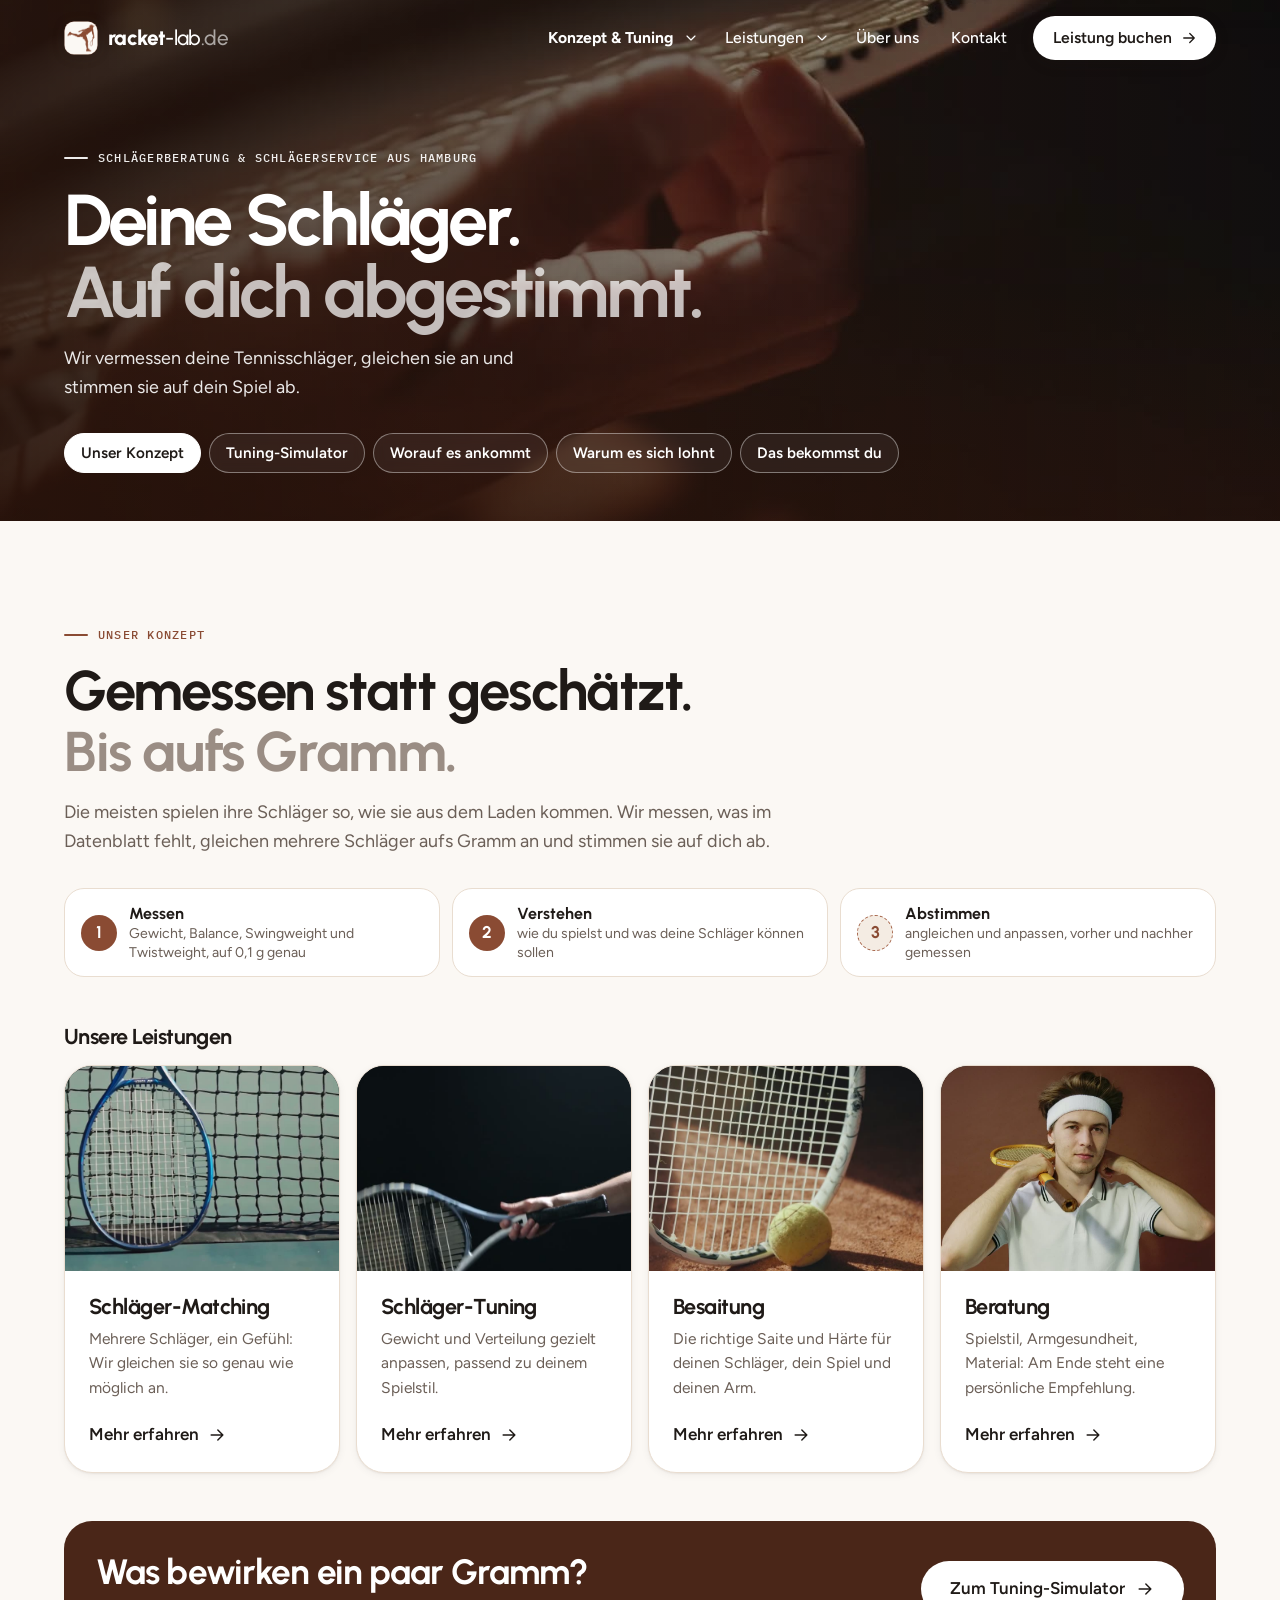
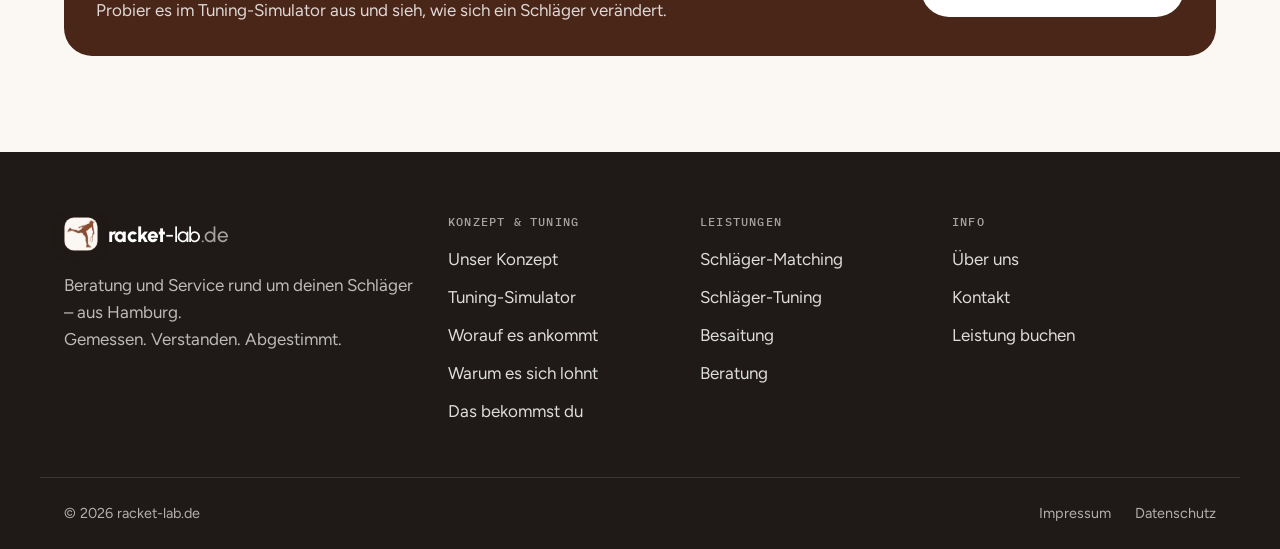
==== commit 46a9b19e: "Startseite: Konzept-Reiter, Header-Video, Videos in Leistungskarten, neue Reiternamen" ====
--- a/index.html
+++ b/index.html
@@ -3,8 +3,8 @@
 <head>
   <meta charset="utf-8">
   <meta name="viewport" content="width=device-width, initial-scale=1">
-  <title>racket-lab.de – Schläger-Tuning erklärt</title>
-  <meta name="description" content="Schläger-Tuning aus Hamburg, erklärt: Tuning-Simulator, die vier Kennwerte statisches Gewicht, Balance, Swingweight und Twistweight, warum sich Tuning lohnt und was du bekommst.">
+  <title>racket-lab.de – Schlägerberatung &amp; Schläger-Tuning aus Hamburg</title>
+  <meta name="description" content="Schlägerberatung und Schlägerservice aus Hamburg: Wir vermessen deinen Tennisschläger und stimmen ihn auf dein Spiel ab. Matching, Tuning, Besaitung und Beratung, dazu Tuning-Simulator, die vier Kennwerte statisches Gewicht, Balance, Swingweight und Twistweight, warum sich Tuning lohnt und was du bekommst.">
   <meta name="theme-color" content="#8a4b33">
   <link rel="icon" href="assets/favicon.svg?v=3" type="image/svg+xml">
   <link rel="preconnect" href="https://fonts.googleapis.com">
@@ -37,11 +37,12 @@
       <nav class="main-nav" aria-label="Hauptnavigation" id="main-nav">
         <ul>
           <li class="has-sub">
-            <a href="index.html" aria-current="page">Tuning erklärt</a>
-            <button class="sub-toggle" type="button" aria-expanded="false" aria-controls="sub-tuning"><svg class="ic" aria-hidden="true"><use href="#i-chevron"/></svg><span class="sr-only">Untermenü Tuning erklärt</span></button>
+            <a href="index.html" aria-current="page">Konzept &amp; Tuning</a>
+            <button class="sub-toggle" type="button" aria-expanded="false" aria-controls="sub-tuning"><svg class="ic" aria-hidden="true"><use href="#i-chevron"/></svg><span class="sr-only">Untermenü Konzept und Tuning</span></button>
             <ul class="sub" id="sub-tuning">
-              <li><a href="index.html#tuning">Wie Tuning funktioniert</a></li>
-              <li><a href="index.html#kennwerte">Die Kennwerte</a></li>
+              <li><a href="index.html#konzept">Unser Konzept</a></li>
+              <li><a href="index.html#tuning">Tuning-Simulator</a></li>
+              <li><a href="index.html#kennwerte">Worauf es ankommt</a></li>
               <li><a href="index.html#warum">Warum es sich lohnt</a></li>
               <li><a href="index.html#ergebnis">Das bekommst du</a></li>
             </ul>
@@ -70,18 +71,82 @@
   </header>
 
   <main id="main">
-    <section class="page-hero page-hero-compact" aria-labelledby="page-title">
-      <div class="page-hero-media" aria-hidden="true"><img src="assets/img/strings-macro.jpg" alt="" width="2000" height="1333" style="object-position:50% 45%"></div>
+    <section class="page-hero page-hero-compact page-hero-home" aria-labelledby="page-title">
+      <div class="page-hero-media" aria-hidden="true">
+        <video class="bg-video" muted loop playsinline preload="auto" data-autoplay poster="assets/img/poster-5731038.jpg" style="object-position:50% 55%"><source src="Videos/5731038-uhd_4096_2160_25fps.mp4" type="video/mp4"></video>
+      </div>
       <div class="container">
-        <p class="eyebrow eyebrow-light">Nichts mehr dem Zufall überlassen</p>
-        <h1 id="page-title">Tuning erklärt</h1>
-        <p class="lead">Wie wir deinen Schläger verändern, was die Kennwerte bedeuten und warum sich das lohnt.</p>
+        <p class="eyebrow eyebrow-light">Schlägerberatung &amp; Schlägerservice aus Hamburg</p>
+        <h1 id="page-title">Deine Schläger. <span class="h1-soft">Auf dich abgestimmt.</span></h1>
+        <p class="lead">Wir vermessen deine Tennisschläger, gleichen sie an und stimmen sie auf dein Spiel ab.</p>
         <nav class="subnav tabs" aria-label="Themen">
-          <a href="#tuning" data-tab="tuning">Wie Tuning funktioniert</a>
-          <a href="#kennwerte" data-tab="kennwerte">Die Kennwerte</a>
+          <a href="#konzept" data-tab="konzept">Unser Konzept</a>
+          <a href="#tuning" data-tab="tuning">Tuning-Simulator</a>
+          <a href="#kennwerte" data-tab="kennwerte">Worauf es ankommt</a>
           <a href="#warum" data-tab="warum">Warum es sich lohnt</a>
           <a href="#ergebnis" data-tab="ergebnis">Das bekommst du</a>
         </nav>
+      </div>
+    </section>
+
+    <!-- TAB 0: Startansicht -->
+    <section class="section tab-panel" id="konzept" data-panel aria-labelledby="konzept-title">
+      <div class="container">
+        <div class="section-head section-head-left">
+          <p class="eyebrow">Unser Konzept</p>
+          <h2 id="konzept-title" class="h-lg">Gemessen statt geschätzt. <span class="soft">Bis aufs Gramm.</span></h2>
+          <p class="section-lead">Die meisten spielen ihre Schläger so, wie sie aus dem Laden kommen. Wir messen, was im Datenblatt fehlt, gleichen mehrere Schläger aufs Gramm an und stimmen sie auf dich ab.</p>
+        </div>
+
+        <ol class="measure-steps concept-steps">
+          <li><b>1</b><span><strong>Messen</strong>Gewicht, Balance, Swingweight und Twistweight, auf 0,1 g genau</span></li>
+          <li><b>2</b><span><strong>Verstehen</strong>wie du spielst und was deine Schläger können sollen</span></li>
+          <li><b>3</b><span><strong>Abstimmen</strong>angleichen und anpassen, vorher und nachher gemessen</span></li>
+        </ol>
+
+        <h3 class="concept-sub">Unsere Leistungen</h3>
+        <div class="svc-cards">
+          <a class="svc-card" href="leistungen.html#matching">
+            <div class="svc-media"><video class="bg-video" muted loop playsinline preload="metadata" data-autoplay poster="assets/img/poster-8224581.jpg" style="object-position:50% 84%" aria-hidden="true"><source src="Videos/8224581-hd_1080_1920_30fps.mp4" type="video/mp4"></video></div>
+            <div class="svc-body">
+              <h3>Schläger-Matching</h3>
+              <p>Mehrere Schläger, ein Gefühl: Wir gleichen sie so genau wie möglich an.</p>
+              <span class="svc-more">Mehr erfahren <svg class="ic" aria-hidden="true"><use href="#i-arrow"/></svg></span>
+            </div>
+          </a>
+          <a class="svc-card" href="leistungen.html#tuning">
+            <div class="svc-media"><video class="bg-video" muted loop playsinline preload="metadata" data-autoplay data-start="3" poster="assets/img/poster-10340767.jpg" style="object-position:50% 70%" aria-hidden="true"><source src="Videos/10340767-uhd_2160_4096_25fps.mp4#t=3" type="video/mp4"></video></div>
+            <div class="svc-body">
+              <h3>Schläger-Tuning</h3>
+              <p>Gewicht und Verteilung gezielt anpassen, passend zu deinem Spielstil.</p>
+              <span class="svc-more">Mehr erfahren <svg class="ic" aria-hidden="true"><use href="#i-arrow"/></svg></span>
+            </div>
+          </a>
+          <a class="svc-card" href="leistungen.html#stringing">
+            <div class="svc-media"><video class="bg-video" muted loop playsinline preload="metadata" data-autoplay poster="assets/img/poster-5730324.jpg" style="object-position:50% 45%" aria-hidden="true"><source src="Videos/5730324-uhd_2160_4096_25fps.mp4" type="video/mp4"></video></div>
+            <div class="svc-body">
+              <h3>Besaitung</h3>
+              <p>Die richtige Saite und Härte für deinen Schläger, dein Spiel und deinen Arm.</p>
+              <span class="svc-more">Mehr erfahren <svg class="ic" aria-hidden="true"><use href="#i-arrow"/></svg></span>
+            </div>
+          </a>
+          <a class="svc-card" href="leistungen.html#consulting">
+            <div class="svc-media"><video class="bg-video" muted loop playsinline preload="metadata" data-autoplay poster="assets/img/poster-7648781.jpg" aria-hidden="true"><source src="Videos/7648781-uhd_3840_2160_30fps.mp4" type="video/mp4"></video></div>
+            <div class="svc-body">
+              <h3>Beratung</h3>
+              <p>Spielstil, Armgesundheit, Material: Am Ende steht eine persönliche Empfehlung.</p>
+              <span class="svc-more">Mehr erfahren <svg class="ic" aria-hidden="true"><use href="#i-arrow"/></svg></span>
+            </div>
+          </a>
+        </div>
+
+        <div class="cta-band concept-cta">
+          <div>
+            <h2>Was bewirken ein paar Gramm?</h2>
+            <p>Probier es im Tuning-Simulator aus und sieh, wie sich ein Schläger verändert.</p>
+          </div>
+          <a class="btn btn-light btn-lg" href="#tuning">Zum Tuning-Simulator <svg class="ic" aria-hidden="true"><use href="#i-arrow"/></svg></a>
+        </div>
       </div>
     </section>
 
@@ -89,7 +154,7 @@
     <section class="section tab-panel tuning-tab" id="tuning" data-panel aria-labelledby="tuning-title">
       <div class="container">
         <div class="section-head section-head-left">
-          <p class="eyebrow">Wie Tuning funktioniert</p>
+          <p class="eyebrow">Probier es aus</p>
           <h2 id="tuning-title" class="h-lg">Tuning-Simulator</h2>
           <p class="section-lead">Ein paar Gramm an der richtigen Stelle verändern, wie sich dein Schläger spielt.</p>
         </div>
@@ -222,7 +287,7 @@
     <section class="section tab-panel" id="kennwerte" data-panel aria-labelledby="kennwerte-title">
       <div class="container">
         <div class="section-head section-head-left">
-          <p class="eyebrow">Die Kennwerte</p>
+          <p class="eyebrow">Worauf es ankommt</p>
           <h2 id="kennwerte-title" class="h-lg">Vier Werte. <span class="soft">Ein Gefühl auf dem Platz.</span></h2>
         </div>
         <div class="xp-grid">
@@ -436,11 +501,12 @@
         </a>
         <p class="footer-claim">Beratung und Service rund um deinen Schläger – aus Hamburg.<br>Gemessen. Verstanden. Abgestimmt.</p>
       </div>
-      <nav aria-label="Footer: Tuning erklärt">
-        <h2 class="footer-h">Tuning erklärt</h2>
+      <nav aria-label="Footer: Konzept und Tuning">
+        <h2 class="footer-h">Konzept &amp; Tuning</h2>
         <ul>
-          <li><a href="index.html#tuning">Wie Tuning funktioniert</a></li>
-          <li><a href="index.html#kennwerte">Die Kennwerte</a></li>
+          <li><a href="index.html#konzept">Unser Konzept</a></li>
+          <li><a href="index.html#tuning">Tuning-Simulator</a></li>
+          <li><a href="index.html#kennwerte">Worauf es ankommt</a></li>
           <li><a href="index.html#warum">Warum es sich lohnt</a></li>
           <li><a href="index.html#ergebnis">Das bekommst du</a></li>
         </ul>
--- a/styles.css
+++ b/styles.css
@@ -212,6 +212,8 @@
 }
 .hero-media { position: absolute; inset: 0; z-index: -2; }
 .bg-video { position: absolute; inset: 0; width: 100%; height: 100%; object-fit: cover; display: block; }
+.bg-video::-webkit-media-controls-start-playback-button,
+.bg-video::-webkit-media-controls { display: none !important; -webkit-appearance: none; } /* iOS: kein Play-Symbol über Hintergrundvideos */
 .hero-media .bg-video { object-position: 50% 92%; }
 /* portrait drone video turned 90° so the court lies across the header */
 .page-hero-media-rotate { container-type: size; overflow: hidden; }
@@ -554,6 +556,12 @@
 .page-hero-media img { width: 100%; height: 100%; object-fit: cover; }
 .page-hero::before { content: ""; position: absolute; inset: 0; z-index: -1; background: linear-gradient(90deg, rgba(40,18,10,.85) 0%, rgba(40,18,10,.6) 50%, rgba(40,18,10,.35) 100%); }
 .page-hero h1 { font-size: clamp(2.5rem, 6vw, 4.5rem); letter-spacing: -0.04em; line-height: 1; }
+.page-hero h1 .h1-soft { display: block; color: rgba(255,255,255,.72); }
+/* Startseite: größerer Header mit Video */
+.page-hero-home::before { background: linear-gradient(90deg, rgba(40,18,10,.82) 0%, rgba(40,18,10,.5) 55%, rgba(40,18,10,.15) 100%), linear-gradient(0deg, rgba(40,18,10,.55) 0%, transparent 45%); }/* Startansicht "Unser Konzept" */
+.concept-steps li:last-child b { background: var(--clay-700); color: #fff; border: 0; }
+.concept-sub { font-size: 1.35rem; margin: var(--s7) 0 var(--s4); }
+.concept-cta { margin-top: var(--s7); }
 .page-hero .lead { margin-top: var(--s4); max-width: 46ch; font-size: clamp(1.05rem, 1.4vw, 1.2rem); color: rgba(255,255,255,.9); }
 .subnav { display: flex; flex-wrap: wrap; gap: 8px; margin-top: var(--s6); }
 .subnav a { display: inline-flex; align-items: center; min-height: 40px; padding: 0 16px; border-radius: var(--r-pill); border: 1px solid rgba(255,255,255,.4); color: #fff; text-decoration: none; font-weight: 600; font-size: .95rem; background: rgba(255,255,255,.06); backdrop-filter: blur(6px); transition: background-color var(--t-fast) ease; }
@@ -1071,17 +1079,17 @@
 .book-how ul { display: grid; gap: 10px; }
 .book-how li { display: grid; grid-template-columns: 22px 1fr; gap: 10px; align-items: start; font-size: .9rem; color: var(--text-muted); line-height: 1.45; }
 .book-how li strong { color: var(--ink); font-weight: 600; }
-.book-how .ic { width: 22px; height: 22px; padding: 4px; border-radius: 50%; background: var(--ball); color: var(--ink); stroke-width: 3; margin-top: 1px; }
+.book-how .ic { width: 22px; height: 22px; padding: 4px; border-radius: 50%; background: var(--ball); color: var(--ink); stroke-width: 3; margin-top: 1px; }
 .book-sticky { display: grid; gap: var(--s4); }
 @media (min-width: 1000px) {
   .book-layout > .book-side { position: static; align-self: stretch; align-content: start; }
   .book-sticky { position: sticky; top: calc(var(--header-h) + 24px); }
-}
+}
 @media (max-width: 999px) {
   .book-layout > .book-side { display: contents; }
   .book-layout > .book-side > .book-how { order: -1; }
   .book-layout > .book-side > .book-sticky { order: 2; }
-}
+}
 
 /* ============================================================
    Kennwerte v2 – Karten + Animations-Overlays
@@ -1114,9 +1122,9 @@
 @media (max-width: 520px) {
   .xp-read { padding: 8px 10px 7px; border-radius: 12px; }
   .xp-body { padding: var(--s4) var(--s3) var(--s3); gap: 12px; }
-}
-
-.xp-read.is-top { top: 3.2cqw; bottom: auto; }
+}
+
+.xp-read.is-top { top: 3.2cqw; bottom: auto; }
 
 /* ============================================================
    Das bekommst du v2 – Messablauf, Messprotokoll, Werkzeuge
@@ -1195,24 +1203,24 @@
 .tool:hover .tool-img img { transform: scale(1.04); }
 .tool-body { padding: var(--s4) var(--s5) var(--s5); display: grid; gap: 4px; align-content: start; }
 .tool-k { font-family: var(--font-mono); font-size: .68rem; letter-spacing: .12em; text-transform: uppercase; color: var(--clay-700); }
-.tool h4 { font-size: 1.2rem; }
+.tool h4 { font-size: 1.2rem; }
 .tool-img { position: relative; }
 .tool .tool-img img { position: absolute; inset: 0; }
-@media (min-width: 560px) and (max-width: 999px) { .tool-img { min-height: 150px; } }
+@media (min-width: 560px) and (max-width: 999px) { .tool-img { min-height: 150px; } }
 
 
 /* Tuning-Tab: Simulator sofort sichtbar */
 #tuning.section { padding-top: var(--s7); }
 #tuning .section-head { margin-bottom: var(--s5); }
 #tuning .h-lg { font-size: clamp(1.7rem, 3.2vw, 2.5rem); max-width: 30ch; }
-#tuning .goal-trio { margin-top: var(--s6); }
-
-@media (min-width: 1000px) { .result-grid { grid-template-columns: 1.75fr 1fr; gap: var(--s6); } .result-grid .cert-stage { padding: 40px 44px; } }
+#tuning .goal-trio { margin-top: var(--s6); }
+
+@media (min-width: 1000px) { .result-grid { grid-template-columns: 1.75fr 1fr; gap: var(--s6); } .result-grid .cert-stage { padding: 40px 44px; } }
 
 .doc-adj thead th { text-align: left; }
 .doc-adj thead th:first-child { text-align: center; }
 .doc-adj thead th:last-child { text-align: right; }
-.doc-adj td[colspan]:last-child { text-align: left; font-family: var(--font-body); color: #6e6862; }
+.doc-adj td[colspan]:last-child { text-align: left; font-family: var(--font-body); color: #6e6862; }
 
 /* ============================================================
    Über uns
@@ -1250,12 +1258,12 @@
 .about-photo-tool { aspect-ratio: 1; background: #fff; box-shadow: 0 20px 50px -20px rgba(0,0,0,.6); }
 .about-photo-tool img { object-fit: contain; padding: 6%; }
 .about-photo-tool::after { display: none; }
-.cta-actions { display: flex; flex-wrap: wrap; gap: 12px; }
+.cta-actions { display: flex; flex-wrap: wrap; gap: 12px; }
 
 .svc-note { margin-top: var(--s3); padding: 10px 14px; border-left: 3px solid var(--clay-600); background: var(--sand-100); border-radius: 0 10px 10px 0; font-size: .9rem; color: var(--text-muted); line-height: 1.5; }
-.svc-note b { color: var(--ink); }
+.svc-note b { color: var(--ink); }
 
 .contact-local { background: var(--surface); border: 1px solid var(--border); border-left: 4px solid var(--clay-600); border-radius: var(--r-lg); padding: var(--s5); display: grid; gap: 8px; }
 .contact-local .mono { color: var(--clay-700); }
 .contact-local h3 { font-size: 1.3rem; letter-spacing: -0.02em; }
-.contact-local p:not(.mono) { color: var(--text-muted); font-size: .93rem; line-height: 1.55; }
+.contact-local p:not(.mono) { color: var(--text-muted); font-size: .93rem; line-height: 1.55; }
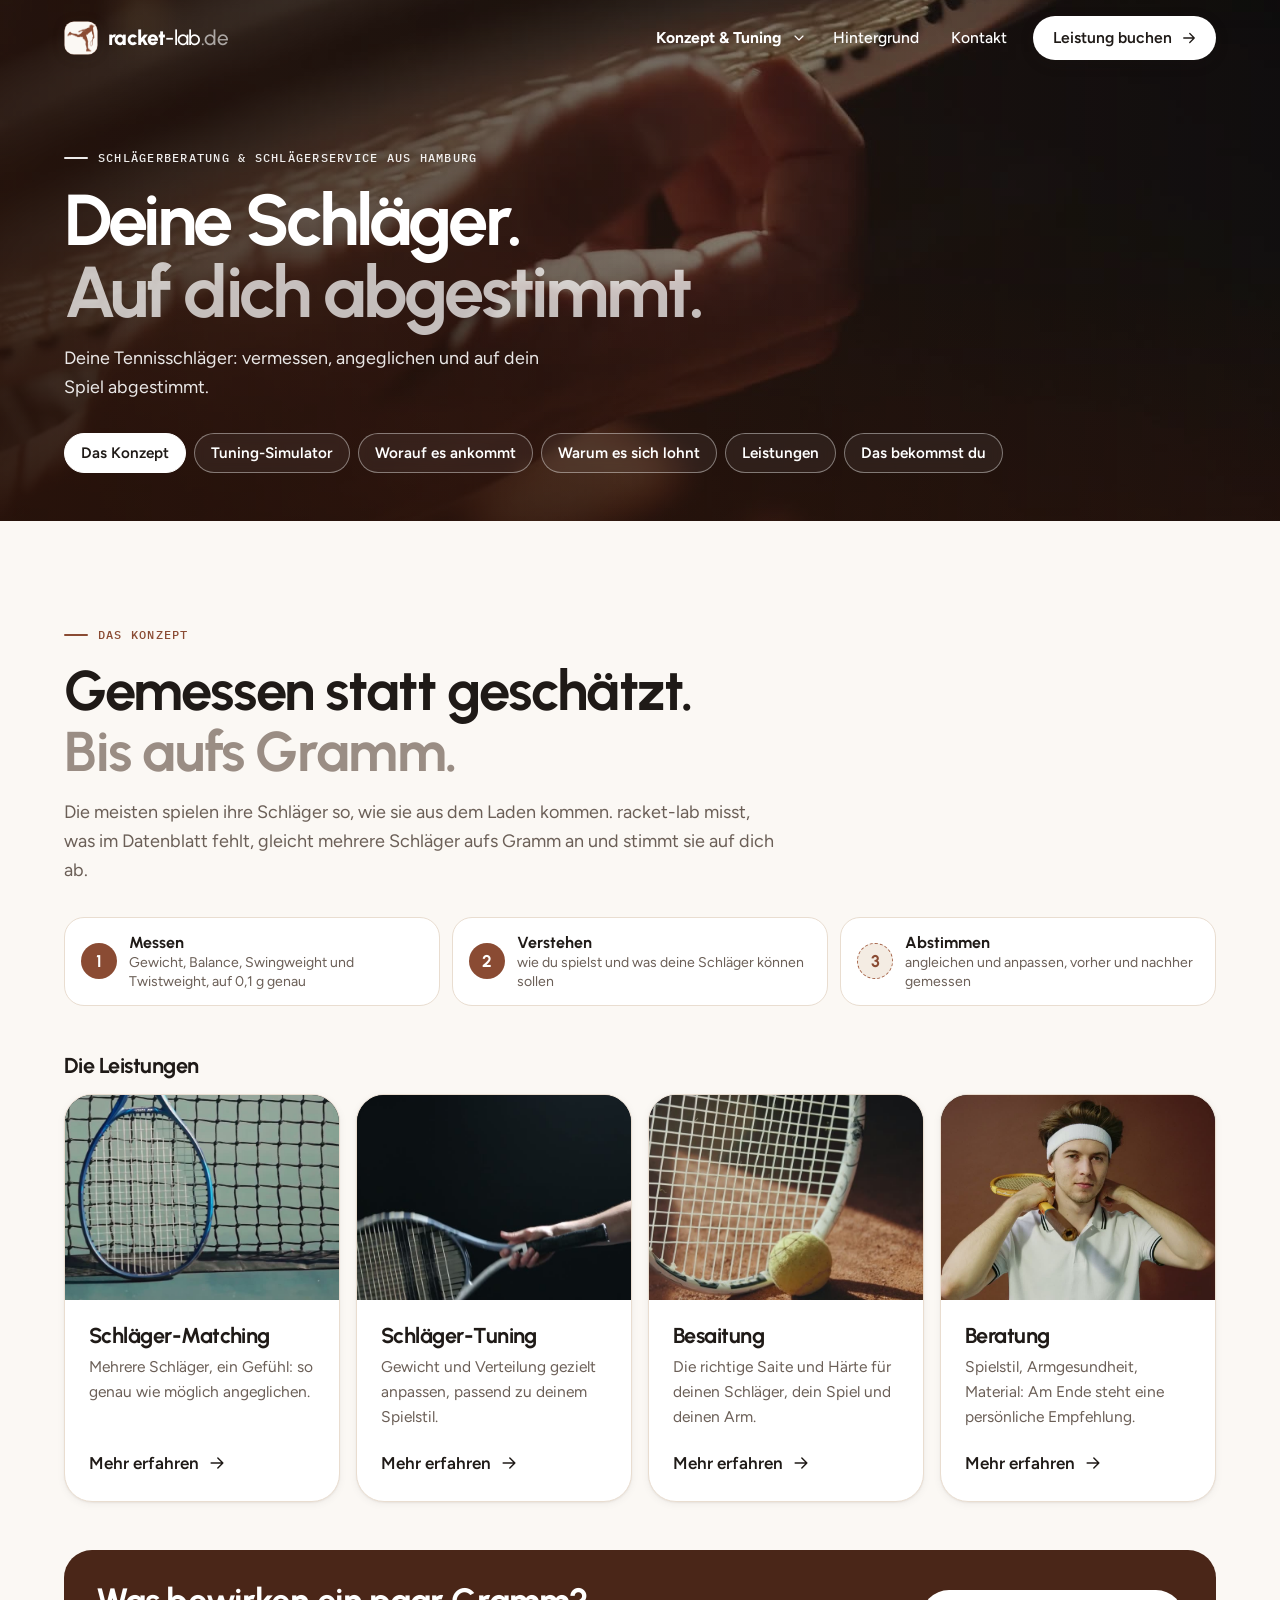
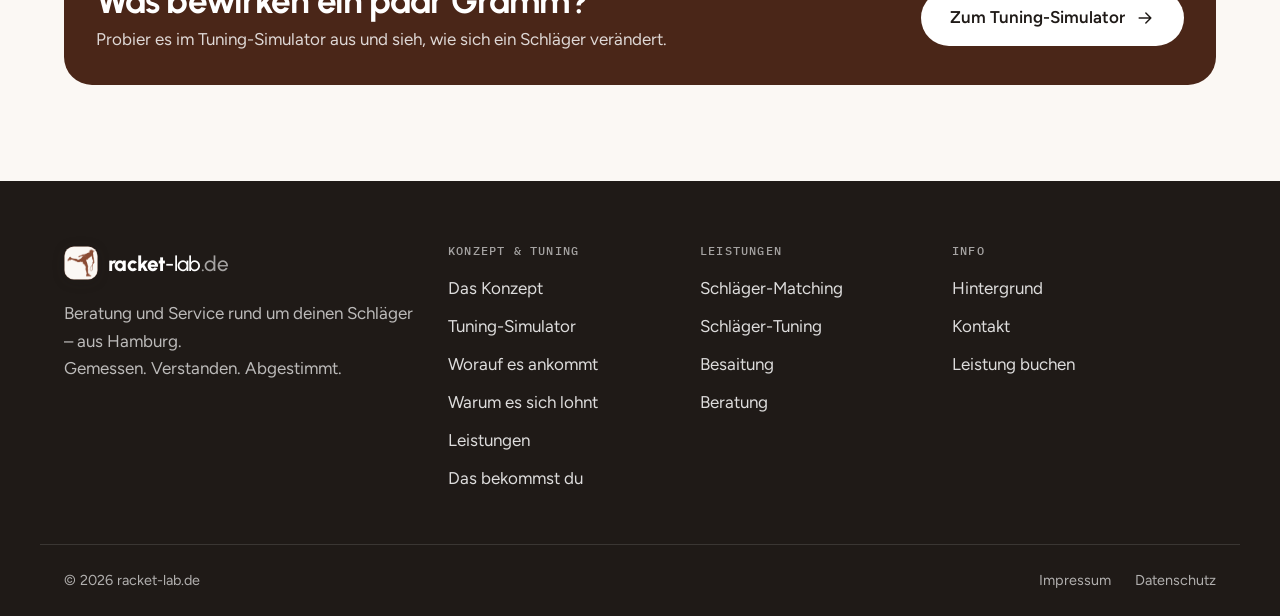
==== commit 947f301e: "Leistungen als Reiter, neutrale Formulierung, "Hintergrund" statt "Über uns" - Leistungen-Seite als " ====
--- a/index.html
+++ b/index.html
@@ -4,7 +4,7 @@
   <meta charset="utf-8">
   <meta name="viewport" content="width=device-width, initial-scale=1">
   <title>racket-lab.de – Schlägerberatung &amp; Schläger-Tuning aus Hamburg</title>
-  <meta name="description" content="Schlägerberatung und Schlägerservice aus Hamburg: Wir vermessen deinen Tennisschläger und stimmen ihn auf dein Spiel ab. Matching, Tuning, Besaitung und Beratung, dazu Tuning-Simulator, die vier Kennwerte statisches Gewicht, Balance, Swingweight und Twistweight, warum sich Tuning lohnt und was du bekommst.">
+  <meta name="description" content="Schlägerberatung und Schlägerservice aus Hamburg: Dein Tennisschläger wird vermessen und auf dein Spiel abgestimmt. Matching, Tuning, Besaitung und Beratung, dazu Tuning-Simulator, die vier Kennwerte statisches Gewicht, Balance, Swingweight und Twistweight, warum sich Tuning lohnt und was du bekommst.">
   <meta name="theme-color" content="#8a4b33">
   <link rel="icon" href="assets/favicon.svg?v=3" type="image/svg+xml">
   <link rel="preconnect" href="https://fonts.googleapis.com">
@@ -40,24 +40,15 @@
             <a href="index.html" aria-current="page">Konzept &amp; Tuning</a>
             <button class="sub-toggle" type="button" aria-expanded="false" aria-controls="sub-tuning"><svg class="ic" aria-hidden="true"><use href="#i-chevron"/></svg><span class="sr-only">Untermenü Konzept und Tuning</span></button>
             <ul class="sub" id="sub-tuning">
-              <li><a href="index.html#konzept">Unser Konzept</a></li>
+              <li><a href="index.html#konzept">Das Konzept</a></li>
               <li><a href="index.html#tuning">Tuning-Simulator</a></li>
               <li><a href="index.html#kennwerte">Worauf es ankommt</a></li>
               <li><a href="index.html#warum">Warum es sich lohnt</a></li>
+              <li><a href="index.html#leistungen">Leistungen</a></li>
               <li><a href="index.html#ergebnis">Das bekommst du</a></li>
             </ul>
           </li>
-          <li class="has-sub">
-            <a href="leistungen.html">Leistungen</a>
-            <button class="sub-toggle" type="button" aria-expanded="false" aria-controls="sub-services"><svg class="ic" aria-hidden="true"><use href="#i-chevron"/></svg><span class="sr-only">Untermenü Leistungen</span></button>
-            <ul class="sub" id="sub-services">
-              <li><a href="leistungen.html#matching">Schläger-Matching</a></li>
-              <li><a href="leistungen.html#tuning">Schläger-Tuning</a></li>
-              <li><a href="leistungen.html#stringing">Besaitung</a></li>
-              <li><a href="leistungen.html#consulting">Beratung</a></li>
-            </ul>
-          </li>
-          <li><a href="about.html">Über uns</a></li>
+          <li><a href="about.html">Hintergrund</a></li>
           <li><a href="kontakt.html">Kontakt</a></li>
           <li class="nav-book-li"><a class="nav-book" href="buchen.html">Leistung buchen <svg class="ic" aria-hidden="true"><use href="#i-arrow"/></svg></a></li>
         </ul>
@@ -78,12 +69,13 @@
       <div class="container">
         <p class="eyebrow eyebrow-light">Schlägerberatung &amp; Schlägerservice aus Hamburg</p>
         <h1 id="page-title">Deine Schläger. <span class="h1-soft">Auf dich abgestimmt.</span></h1>
-        <p class="lead">Wir vermessen deine Tennisschläger, gleichen sie an und stimmen sie auf dein Spiel ab.</p>
+        <p class="lead">Deine Tennisschläger: vermessen, angeglichen und auf dein Spiel abgestimmt.</p>
         <nav class="subnav tabs" aria-label="Themen">
-          <a href="#konzept" data-tab="konzept">Unser Konzept</a>
+          <a href="#konzept" data-tab="konzept">Das Konzept</a>
           <a href="#tuning" data-tab="tuning">Tuning-Simulator</a>
           <a href="#kennwerte" data-tab="kennwerte">Worauf es ankommt</a>
           <a href="#warum" data-tab="warum">Warum es sich lohnt</a>
+          <a href="#leistungen" data-tab="leistungen">Leistungen</a>
           <a href="#ergebnis" data-tab="ergebnis">Das bekommst du</a>
         </nav>
       </div>
@@ -93,9 +85,9 @@
     <section class="section tab-panel" id="konzept" data-panel aria-labelledby="konzept-title">
       <div class="container">
         <div class="section-head section-head-left">
-          <p class="eyebrow">Unser Konzept</p>
+          <p class="eyebrow">Das Konzept</p>
           <h2 id="konzept-title" class="h-lg">Gemessen statt geschätzt. <span class="soft">Bis aufs Gramm.</span></h2>
-          <p class="section-lead">Die meisten spielen ihre Schläger so, wie sie aus dem Laden kommen. Wir messen, was im Datenblatt fehlt, gleichen mehrere Schläger aufs Gramm an und stimmen sie auf dich ab.</p>
+          <p class="section-lead">Die meisten spielen ihre Schläger so, wie sie aus dem Laden kommen. racket-lab misst, was im Datenblatt fehlt, gleicht mehrere Schläger aufs Gramm an und stimmt sie auf dich ab.</p>
         </div>
 
         <ol class="measure-steps concept-steps">
@@ -104,17 +96,17 @@
           <li><b>3</b><span><strong>Abstimmen</strong>angleichen und anpassen, vorher und nachher gemessen</span></li>
         </ol>
 
-        <h3 class="concept-sub">Unsere Leistungen</h3>
+        <h3 class="concept-sub">Die Leistungen</h3>
         <div class="svc-cards">
-          <a class="svc-card" href="leistungen.html#matching">
+          <a class="svc-card" href="index.html#svc-matching">
             <div class="svc-media"><video class="bg-video" muted loop playsinline preload="metadata" data-autoplay poster="assets/img/poster-8224581.jpg" style="object-position:50% 84%" aria-hidden="true"><source src="Videos/8224581-hd_1080_1920_30fps.mp4" type="video/mp4"></video></div>
             <div class="svc-body">
               <h3>Schläger-Matching</h3>
-              <p>Mehrere Schläger, ein Gefühl: Wir gleichen sie so genau wie möglich an.</p>
+              <p>Mehrere Schläger, ein Gefühl: so genau wie möglich angeglichen.</p>
               <span class="svc-more">Mehr erfahren <svg class="ic" aria-hidden="true"><use href="#i-arrow"/></svg></span>
             </div>
           </a>
-          <a class="svc-card" href="leistungen.html#tuning">
+          <a class="svc-card" href="index.html#svc-tuning">
             <div class="svc-media"><video class="bg-video" muted loop playsinline preload="metadata" data-autoplay data-start="3" poster="assets/img/poster-10340767.jpg" style="object-position:50% 70%" aria-hidden="true"><source src="Videos/10340767-uhd_2160_4096_25fps.mp4#t=3" type="video/mp4"></video></div>
             <div class="svc-body">
               <h3>Schläger-Tuning</h3>
@@ -122,7 +114,7 @@
               <span class="svc-more">Mehr erfahren <svg class="ic" aria-hidden="true"><use href="#i-arrow"/></svg></span>
             </div>
           </a>
-          <a class="svc-card" href="leistungen.html#stringing">
+          <a class="svc-card" href="index.html#svc-stringing">
             <div class="svc-media"><video class="bg-video" muted loop playsinline preload="metadata" data-autoplay poster="assets/img/poster-5730324.jpg" style="object-position:50% 45%" aria-hidden="true"><source src="Videos/5730324-uhd_2160_4096_25fps.mp4" type="video/mp4"></video></div>
             <div class="svc-body">
               <h3>Besaitung</h3>
@@ -130,7 +122,7 @@
               <span class="svc-more">Mehr erfahren <svg class="ic" aria-hidden="true"><use href="#i-arrow"/></svg></span>
             </div>
           </a>
-          <a class="svc-card" href="leistungen.html#consulting">
+          <a class="svc-card" href="index.html#svc-consulting">
             <div class="svc-media"><video class="bg-video" muted loop playsinline preload="metadata" data-autoplay poster="assets/img/poster-7648781.jpg" aria-hidden="true"><source src="Videos/7648781-uhd_3840_2160_30fps.mp4" type="video/mp4"></video></div>
             <div class="svc-body">
               <h3>Beratung</h3>
@@ -276,7 +268,7 @@
         <div class="cta-band tuning-cta">
           <div>
             <h2>Welches Setup passt zu dir?</h2>
-            <p>Im Tuning-Termin messen wir deinen Schläger und finden es gemeinsam heraus.</p>
+            <p>Im Tuning-Termin wird dein Schläger vermessen und gemeinsam abgestimmt.</p>
           </div>
           <a class="btn btn-light btn-lg" href="buchen.html#tuning">Schläger-Tuning buchen <svg class="ic" aria-hidden="true"><use href="#i-arrow"/></svg></a>
         </div>
@@ -374,6 +366,91 @@
       </div>
     </section>
 
+    <!-- TAB: Leistungen -->
+    <section class="section tab-panel" id="leistungen" data-panel aria-labelledby="leistungen-title">
+      <div class="container">
+        <div class="section-head section-head-left">
+          <p class="eyebrow">Leistungen</p>
+          <h2 id="leistungen-title" class="h-lg">Beratung und Handwerk. <span class="soft">Einzeln oder kombiniert.</span></h2>
+          <p class="section-lead">Bei jeder Leistung weißt du vorher, was du am Ende schwarz auf weiß bekommst.</p>
+        </div>
+        <nav class="svc-jump" aria-label="Leistungen im Überblick">
+          <a href="#svc-matching">Schläger-Matching</a>
+          <a href="#svc-tuning">Schläger-Tuning</a>
+          <a href="#svc-stringing">Besaitung</a>
+          <a href="#svc-consulting">Beratung</a>
+          <a class="svc-jump-cta" href="buchen.html">Leistung buchen <svg class="ic" aria-hidden="true"><use href="#i-arrow"/></svg></a>
+        </nav>
+      </div>
+      <div class="container svc-rows">
+        <article class="svc-row" id="svc-matching" aria-labelledby="svc-matching-title">
+          <div class="svc-row-media" aria-hidden="true">
+            <video class="bg-video" muted loop playsinline preload="metadata" data-autoplay poster="assets/img/poster-8224581.jpg" style="object-position:50% 84%"><source src="Videos/8224581-hd_1080_1920_30fps.mp4" type="video/mp4"></video>
+          </div>
+          <div>
+            <h2 id="svc-matching-title">Schläger-Matching</h2>
+            <p>Schläger desselben Modells sind ab Werk selten identisch. Deine Schläger werden vermessen, Gewicht, Balance, Swingweight und Twistweight so genau wie möglich angeglichen. So fühlt sich jeder gleich an, und du musst dich beim Wechsel nicht umgewöhnen.</p>
+            <p class="deliverable"><svg class="ic" aria-hidden="true"><use href="#i-check"/></svg><span><strong>Du erhältst:</strong> die Messwerte aller Schläger vor und nach dem Matching. Auf Wunsch mit 30 Minuten Beratung vorab und anschließender Besaitung.</span></p>
+            <p class="svc-note"><b>Unbesaitet:</b> Matching und Tuning erfolgen ohne Saite. Schick oder bring deine Schläger am besten schon unbesaitet. Ohne gebuchte Besaitung bekommst du sie unbesaitet zurück.</p>
+            <a class="btn btn-primary" href="buchen.html#matching">Schläger-Matching buchen <svg class="ic" aria-hidden="true"><use href="#i-arrow"/></svg></a>
+          </div>
+        </article>
+
+        <article class="svc-row" id="svc-tuning" aria-labelledby="svc-tuning-title">
+          <div class="svc-row-media" aria-hidden="true">
+            <video class="bg-video" muted loop playsinline preload="metadata" data-autoplay data-start="3" poster="assets/img/poster-10340767.jpg"><source src="Videos/10340767-uhd_2160_4096_25fps.mp4#t=3" type="video/mp4"></video>
+          </div>
+          <div>
+            <h2 id="svc-tuning-title">Schläger-Tuning</h2>
+            <p>Gezielte Anpassungen an Gewicht und Gewichtsverteilung, abgestimmt auf dein Ziel und deinen Spielstil. Gemessen wird vorher und nachher, damit jede Änderung nachvollziehbar bleibt.</p>
+            <ul class="chips" aria-label="Mögliche Ziele">
+              <li>Power</li><li>Kontrolle</li><li>Stabilität</li><li>Handlichkeit</li><li>Komfort</li>
+            </ul>
+            <p class="deliverable"><svg class="ic" aria-hidden="true"><use href="#i-check"/></svg><span><strong>Du erhältst:</strong> eine Dokumentation aller Änderungen samt Messwerten. Auf Wunsch mit 60 Minuten Beratung vorab und anschließender Besaitung.</span></p>
+            <p class="svc-note"><b>Unbesaitet:</b> Matching und Tuning erfolgen ohne Saite. Schick oder bring deine Schläger am besten schon unbesaitet. Ohne gebuchte Besaitung bekommst du sie unbesaitet zurück.</p>
+            <a class="btn btn-primary" href="buchen.html#tuning">Schläger-Tuning buchen <svg class="ic" aria-hidden="true"><use href="#i-arrow"/></svg></a>
+          </div>
+        </article>
+
+        <article class="svc-row" id="svc-stringing" aria-labelledby="svc-stringing-title">
+          <div class="svc-row-media" aria-hidden="true">
+            <video class="bg-video" muted loop playsinline preload="metadata" data-autoplay poster="assets/img/poster-5731038.jpg"><source src="Videos/5731038-uhd_4096_2160_25fps.mp4" type="video/mp4"></video>
+          </div>
+          <div>
+            <h2 id="svc-stringing-title">Besaitung</h2>
+            <p>Professionelle Besaitung mit Empfehlung zu Saite und Besaitungshärte – passend zu deinem Schläger, deinem Spielstil und deinem Arm.</p>
+            <p class="deliverable"><svg class="ic" aria-hidden="true"><use href="#i-check"/></svg><span><strong>Du erhältst:</strong> deine Besaitung und eine persönliche Empfehlung zu Saite und Härte.</span></p>
+            <a class="btn btn-primary" href="buchen.html#besaitung">Besaitung buchen <svg class="ic" aria-hidden="true"><use href="#i-arrow"/></svg></a>
+          </div>
+        </article>
+
+        <article class="svc-row" id="svc-consulting" aria-labelledby="svc-consulting-title">
+          <div class="svc-row-media" aria-hidden="true">
+            <video class="bg-video" muted loop playsinline preload="metadata" data-autoplay poster="assets/img/poster-7648781.jpg"><source src="Videos/7648781-uhd_3840_2160_30fps.mp4" type="video/mp4"></video>
+          </div>
+          <div>
+            <h2 id="svc-consulting-title">Beratung</h2>
+            <p>Im Gespräch geht es um deinen Spielstil, deine Vorlieben, Stärken und Schwächen, um Armgesundheit und darum, was dein Schläger können soll. Am Ende steht eine persönliche Empfehlung. Einzeln buchbar oder kombinierbar mit jeder anderen Leistung.</p>
+            <div class="formats-mini">
+              <div><strong>30<small>Min.</small></strong><span>Besaitungsfragen</span></div>
+              <div><strong>60<small>Min.</small></strong><span>Spielanalyse &amp; Schläger-Optimierung</span></div>
+            </div>
+            <p class="deliverable"><svg class="ic" aria-hidden="true"><use href="#i-check"/></svg><span><strong>Du erhältst:</strong> eine persönliche Materialempfehlung.</span></p>
+            <a class="btn btn-primary" href="buchen.html#beratung">Beratung buchen <svg class="ic" aria-hidden="true"><use href="#i-arrow"/></svg></a>
+          </div>
+        </article>
+      </div>
+      <div class="container svc-cta">
+        <div class="cta-band">
+          <div>
+            <h2>Nicht sicher, was du brauchst?</h2>
+            <p>Starte mit einer Beratung – gemeinsam findet sich der richtige Weg.</p>
+          </div>
+          <a class="btn btn-light btn-lg" href="kontakt.html">Kontakt aufnehmen <svg class="ic" aria-hidden="true"><use href="#i-arrow"/></svg></a>
+        </div>
+      </div>
+    </section>
+
     <!-- TAB 4 -->
     <section class="section tab-panel" id="ergebnis" data-panel aria-labelledby="ergebnis-title">
       <div class="container">
@@ -386,7 +463,7 @@
         <ol class="measure-steps">
           <li><b>1</b><span><strong>Vorher messen</strong>unbesaitet, jeder Schläger einzeln</span></li>
           <li><b>2</b><span><strong>Anpassen und nachmessen</strong>wieder unbesaitet, bis die Werte stimmen</span></li>
-          <li><b>3</b><span><strong>Besaitet messen</strong>optional, wenn wir auch besaiten</span></li>
+          <li><b>3</b><span><strong>Besaitet messen</strong>optional, wenn auch besaitet wird</span></li>
         </ol>
 
         <div class="result-grid">
@@ -472,7 +549,7 @@
           </figure>
 
           <aside class="tools" aria-labelledby="tools-title">
-            <h3 id="tools-title" class="tools-title">Unsere Werkzeuge</h3>
+            <h3 id="tools-title" class="tools-title">Die Werkzeuge</h3>
             <ul class="tool-list">
               <li class="tool">
                 <div class="tool-img"><img src="assets/img/swingweight-device.jpg" alt="Swingweight-Messgerät mit Schlägerwiege und Klettband" width="554" height="554" loading="lazy"></div>
@@ -504,26 +581,27 @@
       <nav aria-label="Footer: Konzept und Tuning">
         <h2 class="footer-h">Konzept &amp; Tuning</h2>
         <ul>
-          <li><a href="index.html#konzept">Unser Konzept</a></li>
+          <li><a href="index.html#konzept">Das Konzept</a></li>
           <li><a href="index.html#tuning">Tuning-Simulator</a></li>
           <li><a href="index.html#kennwerte">Worauf es ankommt</a></li>
           <li><a href="index.html#warum">Warum es sich lohnt</a></li>
+          <li><a href="index.html#leistungen">Leistungen</a></li>
           <li><a href="index.html#ergebnis">Das bekommst du</a></li>
         </ul>
       </nav>
       <nav aria-label="Footer: Leistungen">
         <h2 class="footer-h">Leistungen</h2>
         <ul>
-          <li><a href="leistungen.html#matching">Schläger-Matching</a></li>
-          <li><a href="leistungen.html#tuning">Schläger-Tuning</a></li>
-          <li><a href="leistungen.html#stringing">Besaitung</a></li>
-          <li><a href="leistungen.html#consulting">Beratung</a></li>
+          <li><a href="index.html#svc-matching">Schläger-Matching</a></li>
+          <li><a href="index.html#svc-tuning">Schläger-Tuning</a></li>
+          <li><a href="index.html#svc-stringing">Besaitung</a></li>
+          <li><a href="index.html#svc-consulting">Beratung</a></li>
         </ul>
       </nav>
       <nav aria-label="Footer: Info">
         <h2 class="footer-h">Info</h2>
         <ul>
-          <li><a href="about.html">Über uns</a></li>
+          <li><a href="about.html">Hintergrund</a></li>
           <li><a href="kontakt.html">Kontakt</a></li>
           <li><a href="buchen.html">Leistung buchen</a></li>
         </ul>
--- a/styles.css
+++ b/styles.css
@@ -1267,3 +1267,13 @@
 .contact-local .mono { color: var(--clay-700); }
 .contact-local h3 { font-size: 1.3rem; letter-spacing: -0.02em; }
 .contact-local p:not(.mono) { color: var(--text-muted); font-size: .93rem; line-height: 1.55; }
+
+/* Leistungen als Reiter auf der Startseite */
+.svc-jump { display: flex; flex-wrap: wrap; gap: 8px; margin: calc(var(--s4) * -1) 0 var(--s6); }
+.svc-jump a { display: inline-flex; align-items: center; gap: 8px; min-height: 40px; padding: 0 16px; border-radius: var(--r-pill); border: 1.5px solid var(--sand-200); background: var(--surface); color: var(--ink); font-weight: 600; font-size: .92rem; text-decoration: none; transition: border-color var(--t-fast) ease, background-color var(--t-fast) ease; }
+.svc-jump a:hover { border-color: var(--clay-600); }
+.svc-jump .svc-jump-cta { background: var(--ink); border-color: var(--ink); color: #fff; }
+.svc-jump .svc-jump-cta:hover { background: var(--clay-800); border-color: var(--clay-800); }
+.svc-jump .ic { width: 16px; height: 16px; }
+#leistungen .svc-row { scroll-margin-top: calc(var(--header-h) + 20px); }
+.svc-cta { margin-top: var(--s8); }
